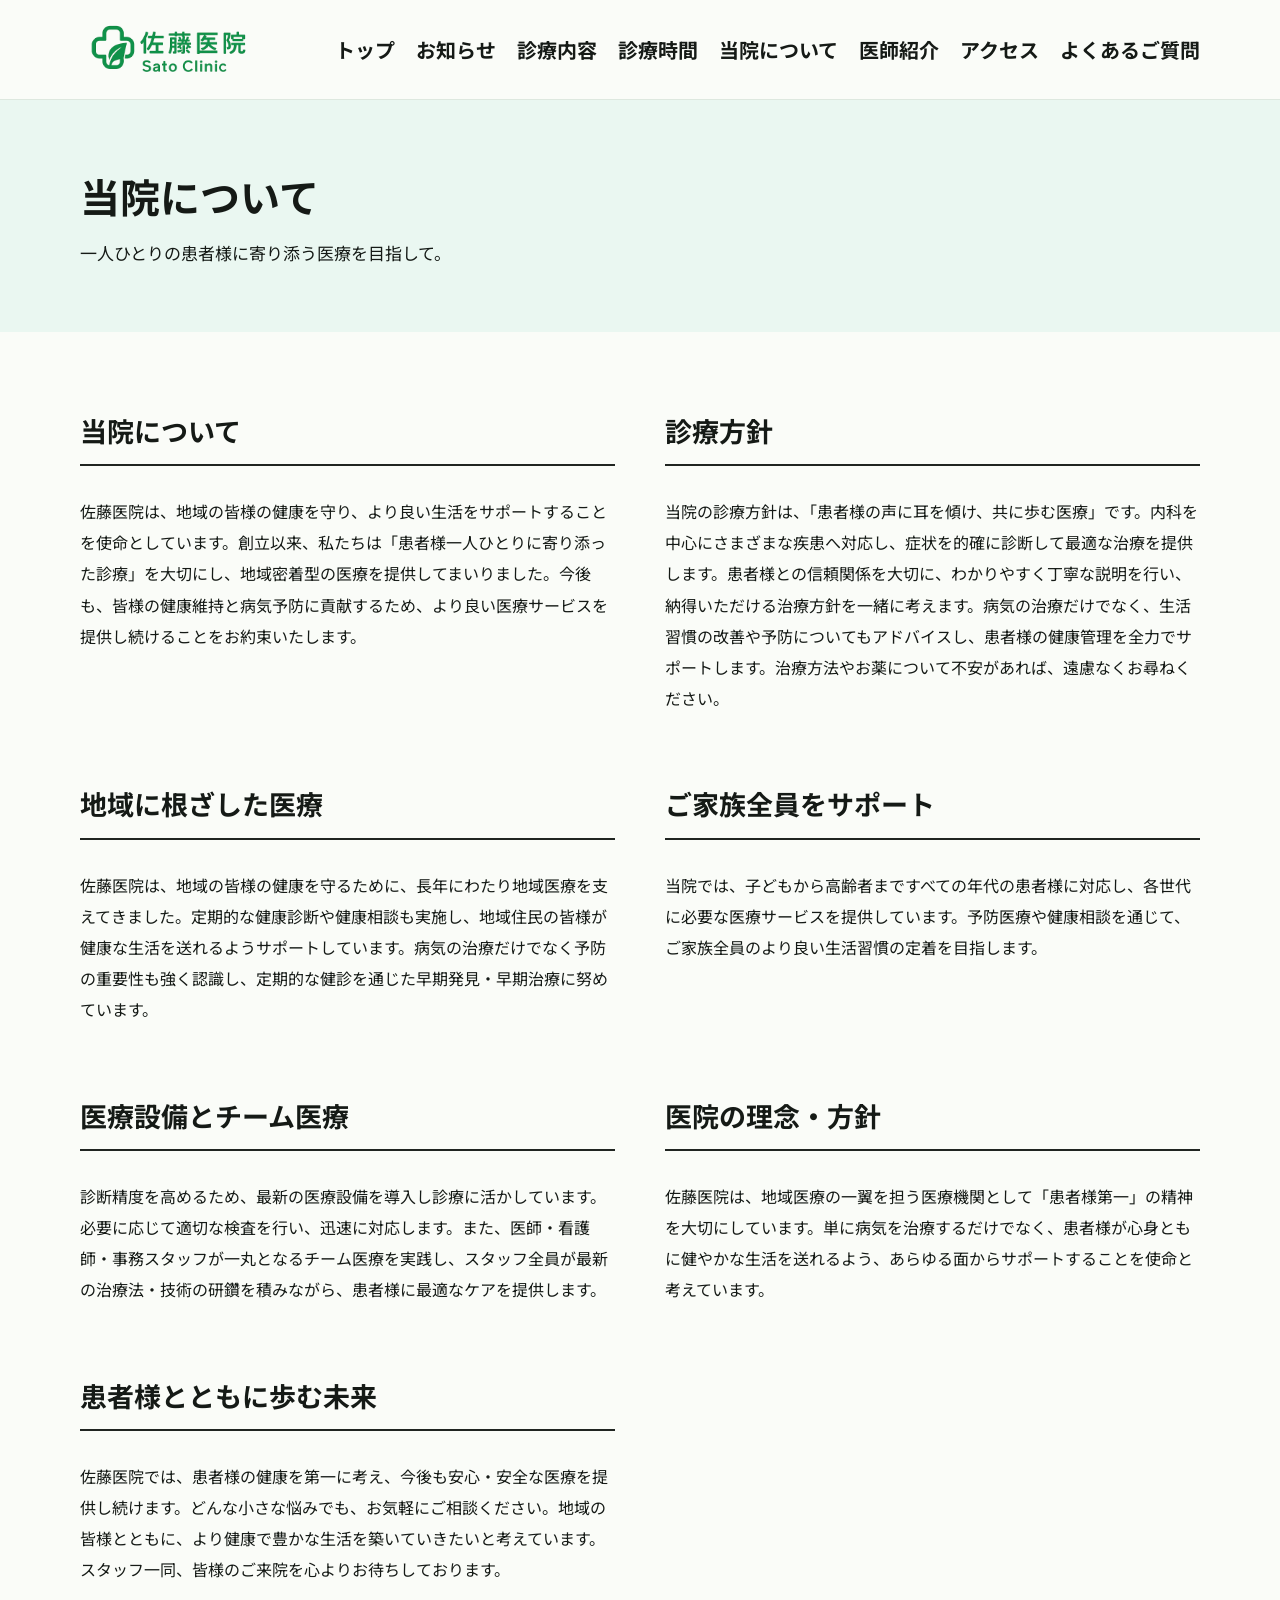
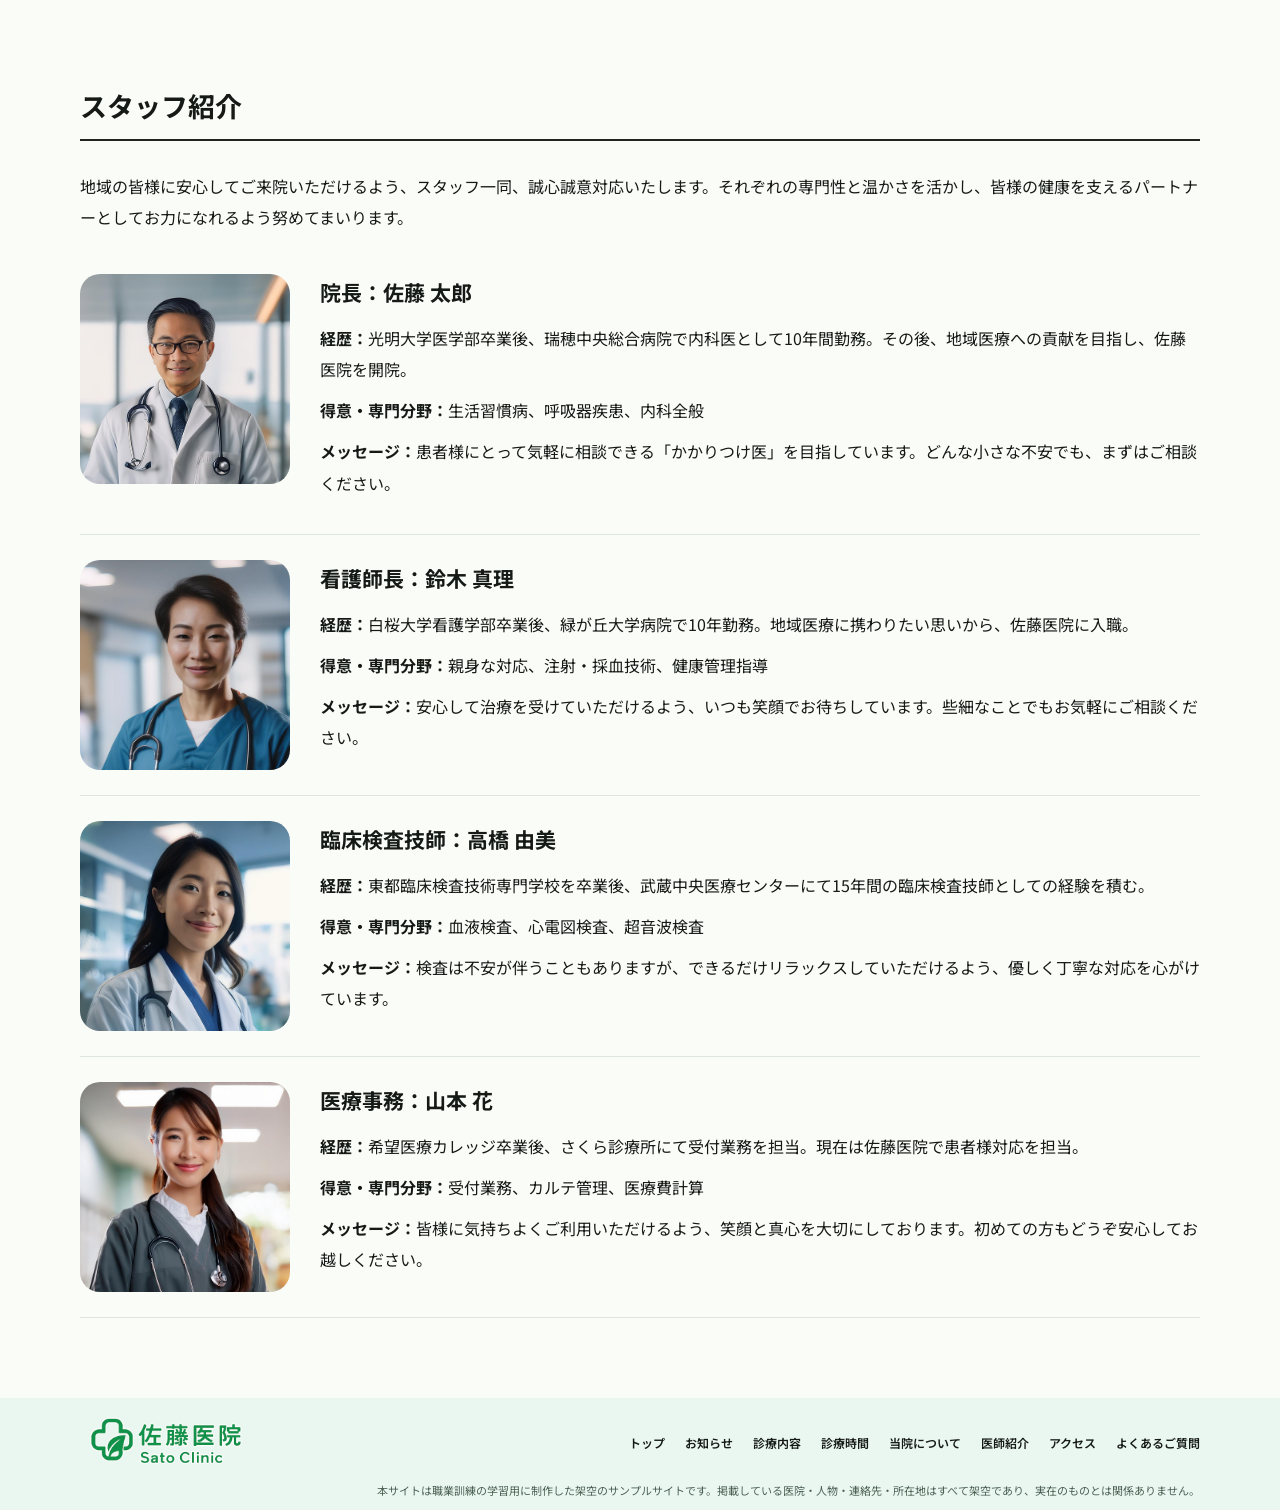
==== about.html @ d8434650 "html,cssを追加" ====
<!DOCTYPE html><html lang="ja"><head><meta charset="UTF-8"><meta name="viewport" content="width=device-width, initial-scale=1.0"><meta name="robots" content="noindex, nofollow"><meta name="description" content="佐藤医院の学習用サンプルサイトです。"><title>当院について | 佐藤医院</title><link rel="preconnect" href="https://fonts.googleapis.com"><link rel="preconnect" href="https://fonts.gstatic.com" crossorigin><link href="https://fonts.googleapis.com/css2?family=Noto+Sans+JP:wght@400;500;600;700;800&display=swap" rel="stylesheet"><link rel="stylesheet" href="./css/style.css"></head><body><header class="site-header">
    <div class="header-inner container">
      <a href="./index.html" class="site-logo" aria-label="佐藤医院 トップページ"><img src="./assets/Logo/logo.png" alt="佐藤医院 Sato Clinic" width="500" height="150"></a>
      <nav class="desktop-nav" aria-label="メインナビゲーション">
        <a href="./index.html">トップ</a>
        <a href="./news.html">お知らせ</a>
        <a href="./services.html">診療内容</a>
        <a href="./hours-access.html">診療時間</a>
        <a href="./about.html">当院について</a>
        <a href="./about.html#staff">医師紹介</a>
        <a href="./hours-access.html#access">アクセス</a>
        <a href="./faq.html">よくあるご質問</a>
      </nav>
      <details class="mobile-nav"><summary aria-label="メニューを開く"><span></span><span></span><span></span></summary>
        <nav class="mobile-menu" aria-label="モバイルナビゲーション">
          <a href="./index.html">トップ</a><a href="./news.html">お知らせ</a>
          <a href="./services.html">診療内容</a><a href="./hours-access.html">診療時間</a>
          <a href="./about.html">当院について</a><a href="./about.html#staff">医師紹介</a>
          <a href="./hours-access.html#access">アクセス</a><a href="./faq.html">よくあるご質問</a>
        </nav>
      </details>
    </div>
  </header>


<main class="subpage-main"><div class="subpage-hero"><div class="container"><h1>当院について</h1><p>一人ひとりの患者様に寄り添う医療を目指して。</p></div></div><section class="subpage-section container"><div class="about-details"><article><h2>当院について</h2><p>佐藤医院は、地域の皆様の健康を守り、より良い生活をサポートすることを使命としています。創立以来、私たちは「患者様一人ひとりに寄り添った診療」を大切にし、地域密着型の医療を提供してまいりました。今後も、皆様の健康維持と病気予防に貢献するため、より良い医療サービスを提供し続けることをお約束いたします。</p></article><article><h2>診療方針</h2><p>当院の診療方針は、「患者様の声に耳を傾け、共に歩む医療」です。内科を中心にさまざまな疾患へ対応し、症状を的確に診断して最適な治療を提供します。患者様との信頼関係を大切に、わかりやすく丁寧な説明を行い、納得いただける治療方針を一緒に考えます。病気の治療だけでなく、生活習慣の改善や予防についてもアドバイスし、患者様の健康管理を全力でサポートします。治療方法やお薬について不安があれば、遠慮なくお尋ねください。</p></article><article><h2>地域に根ざした医療</h2><p>佐藤医院は、地域の皆様の健康を守るために、長年にわたり地域医療を支えてきました。定期的な健康診断や健康相談も実施し、地域住民の皆様が健康な生活を送れるようサポートしています。病気の治療だけでなく予防の重要性も強く認識し、定期的な健診を通じた早期発見・早期治療に努めています。</p></article><article><h2>ご家族全員をサポート</h2><p>当院では、子どもから高齢者まですべての年代の患者様に対応し、各世代に必要な医療サービスを提供しています。予防医療や健康相談を通じて、ご家族全員のより良い生活習慣の定着を目指します。</p></article><article><h2>医療設備とチーム医療</h2><p>診断精度を高めるため、最新の医療設備を導入し診療に活かしています。必要に応じて適切な検査を行い、迅速に対応します。また、医師・看護師・事務スタッフが一丸となるチーム医療を実践し、スタッフ全員が最新の治療法・技術の研鑽を積みながら、患者様に最適なケアを提供します。</p></article><article><h2>医院の理念・方針</h2><p>佐藤医院は、地域医療の一翼を担う医療機関として「患者様第一」の精神を大切にしています。単に病気を治療するだけでなく、患者様が心身ともに健やかな生活を送れるよう、あらゆる面からサポートすることを使命と考えています。</p></article><article><h2>患者様とともに歩む未来</h2><p>佐藤医院では、患者様の健康を第一に考え、今後も安心・安全な医療を提供し続けます。どんな小さな悩みでも、お気軽にご相談ください。地域の皆様とともに、より健康で豊かな生活を築いていきたいと考えています。スタッフ一同、皆様のご来院を心よりお待ちしております。</p></article></div></section><section class="subpage-section container" id="staff"><h2>スタッフ紹介</h2><p>地域の皆様に安心してご来院いただけるよう、スタッフ一同、誠心誠意対応いたします。それぞれの専門性と温かさを活かし、皆様の健康を支えるパートナーとしてお力になれるよう努めてまいります。</p><article class="staff-detail" id="staff-sato"><img src="./assets/Doctor_Image/sato_taro_square.jpg" alt="佐藤 太郎"><div><h3>院長：佐藤 太郎</h3><p><strong>経歴：</strong>光明大学医学部卒業後、瑞穂中央総合病院で内科医として10年間勤務。その後、地域医療への貢献を目指し、佐藤医院を開院。</p><p><strong>得意・専門分野：</strong>生活習慣病、呼吸器疾患、内科全般</p><p><strong>メッセージ：</strong>患者様にとって気軽に相談できる「かかりつけ医」を目指しています。どんな小さな不安でも、まずはご相談ください。</p></div></article><article class="staff-detail" id="staff-suzuki"><img src="./assets/Doctor_Image/suzuki_mari_square.jpg" alt="鈴木 真理"><div><h3>看護師長：鈴木 真理</h3><p><strong>経歴：</strong>白桜大学看護学部卒業後、緑が丘大学病院で10年勤務。地域医療に携わりたい思いから、佐藤医院に入職。</p><p><strong>得意・専門分野：</strong>親身な対応、注射・採血技術、健康管理指導</p><p><strong>メッセージ：</strong>安心して治療を受けていただけるよう、いつも笑顔でお待ちしています。些細なことでもお気軽にご相談ください。</p></div></article><article class="staff-detail" id="staff-takahashi"><img src="./assets/Doctor_Image/takahashi_yumi_square.jpg" alt="高橋 由美"><div><h3>臨床検査技師：高橋 由美</h3><p><strong>経歴：</strong>東都臨床検査技術専門学校を卒業後、武蔵中央医療センターにて15年間の臨床検査技師としての経験を積む。</p><p><strong>得意・専門分野：</strong>血液検査、心電図検査、超音波検査</p><p><strong>メッセージ：</strong>検査は不安が伴うこともありますが、できるだけリラックスしていただけるよう、優しく丁寧な対応を心がけています。</p></div></article><article class="staff-detail" id="staff-yamamoto"><img src="./assets/Doctor_Image/yamamoto_hana_square.jpg" alt="山本 花"><div><h3>医療事務：山本 花</h3><p><strong>経歴：</strong>希望医療カレッジ卒業後、さくら診療所にて受付業務を担当。現在は佐藤医院で患者様対応を担当。</p><p><strong>得意・専門分野：</strong>受付業務、カルテ管理、医療費計算</p><p><strong>メッセージ：</strong>皆様に気持ちよくご利用いただけるよう、笑顔と真心を大切にしております。初めての方もどうぞ安心してお越しください。</p></div></article></section></main>
  <footer class="site-footer"><div class="container footer-inner"><a href="./index.html" class="footer-logo" aria-label="佐藤医院 トップページ"><img src="./assets/Logo/logo.png" alt="佐藤医院 Sato Clinic" width="500" height="150"></a><nav aria-label="フッターナビゲーション"><a href="./index.html">トップ</a><a href="./news.html">お知らせ</a><a href="./services.html">診療内容</a><a href="./hours-access.html">診療時間</a><a href="./about.html">当院について</a><a href="./about.html#staff">医師紹介</a><a href="./hours-access.html#access">アクセス</a><a href="./faq.html">よくあるご質問</a></nav></div><p class="footer-notice container">本サイトは職業訓練の学習用に制作した架空のサンプルサイトです。掲載している医院・人物・連絡先・所在地はすべて架空であり、実在のものとは関係ありません。</p></footer>
</body></html>
---- css/style.css ----
@charset "UTF-8";
:root{--bg:#fafcf8;--ink:#151a16;--green:#0b9651;--green-dark:#087c42;--pale:#eaf7f1;--blue:#64c5f1;--line:#171b18;--container:1120px}
*,*::before,*::after{box-sizing:border-box}
html{scroll-behavior:smooth;scroll-padding-top:110px}
body{margin:0;background:var(--bg);color:var(--ink);font-family:"Noto Sans JP",sans-serif;font-weight:400;font-size:16px;line-height:1.75;-webkit-font-smoothing:antialiased}
a{color:inherit;text-decoration:none}
a:focus-visible,summary:focus-visible{outline:3px solid #177abc;outline-offset:3px}
img{display:block;max-width:100%}
svg{width:1.3em;height:1.3em;fill:none;stroke:currentColor;stroke-linecap:round;stroke-linejoin:round;stroke-width:1.8}
h1,h2,h3,p{margin-top:0}
.container{width:min(calc(100% - 48px),var(--container));margin-inline:auto}
.site-header{height:100px;background:var(--bg);position:relative;z-index:10;border-bottom:1px solid #dde8df}
.header-inner{height:100%;display:flex;align-items:center;justify-content:space-between;gap:30px}
.site-logo{width:180px;flex:none}
.site-logo img{width:100%;height:auto}
.desktop-nav{display:flex;align-items:center;justify-content:flex-end;gap:24px;white-space:nowrap;font-size:13px;font-weight:700}
.desktop-nav a:hover,.footer-inner nav a:hover{color:var(--green)}
.mobile-nav{display:none}
.hero{height:600px;position:relative;isolation:isolate}
.hero-photo{position:absolute;inset:0;width:100%;height:100%;object-fit:cover;object-position:center 43%;z-index:-2}
.hero::before{content:"";position:absolute;inset:0;background:linear-gradient(90deg,rgba(194,233,234,.15),transparent 56%);z-index:-1;pointer-events:none}
.hero-content{height:100%;position:relative}
.hero-message{position:absolute;top:65px;left:18px}
.hero-message h1{font-weight:800;font-size:44px;line-height:1.35;letter-spacing:.005em;margin-bottom:17px}
.hero-message p{font-size:16px;line-height:1.6;font-weight:600;max-width:460px}
.hero-hours{position:absolute;top:230px;left:0;width:560px;background:rgba(255,255,255,.94);border-radius:27px;padding:16px 21px 14px;border:1px solid #e3ede6}
.hero-hours h2{font-size:17px;display:flex;align-items:center;gap:5px;line-height:1.5;margin-bottom:8px}
.hero-hours h2 svg{width:20px;height:20px}
.schedule-mini table,.hours-table{width:100%;border-collapse:collapse;text-align:center;table-layout:fixed}
.schedule-mini table{font-size:12px;line-height:1.2}
.schedule-mini th:first-child{width:28%;white-space:nowrap;text-align:left;padding-left:8px}
.schedule-mini thead{background:var(--green);color:#fff}
.schedule-mini thead th{font-weight:700;padding:6px 1px}
.schedule-mini tbody th{font-size:11px;font-weight:400;padding:5px 2px 5px 8px;text-align:left}
.schedule-mini tbody td{font-size:16px;padding:3px 1px;font-weight:700}
.schedule-mini tbody tr{border-bottom:1px dashed #cbd1ce}
.schedule-mini .sunday,.hours-table .sunday{color:#f5aab1}
.hero-hours>p{font-size:10px;line-height:1.5;margin:7px 0 0}
.hero-cta{position:absolute;bottom:0;left:50%;transform:translateX(-50%);display:grid;grid-template-columns:1.1fr 1.1fr 1fr;gap:0;align-items:end;justify-content:start}
.cta{display:flex;align-items:center;justify-content:center;gap:19px;min-height:76px;padding:12px 20px;color:#fff;font-size:24px;font-weight:700;transition:filter .2s}
.cta:hover{filter:brightness(.94)}
.cta svg{flex:none;width:33px;height:33px}
.cta .chevron{font-size:30px;font-weight:400;margin-left:auto;line-height:1}
.cta-phone{background:var(--green);border-radius:22px 22px 0 0}
.cta-book{background:var(--blue);border-radius:22px 22px 0 0}
.cta-access{background:var(--pale);color:var(--ink);border-radius:22px 22px 0 0;font-size:15px;line-height:1.35}
.cta-access svg{width:28px;height:28px}
.cta-access small{display:block;font-size:12px;font-weight:700}
.mobile-opening-hours{display:none}
.section{margin-top:96px}
.section-title{font-size:27px;font-weight:800;line-height:1.6;margin:0 0 40px;letter-spacing:.01em}
.rule-title{border-bottom:2px solid var(--line);padding-bottom:7px}
.news .section-title{margin-bottom:32px}
.news-list{list-style:none;padding:0;max-width:900px;margin:0 auto}
.news-list li{border-bottom:1px solid #c9cfca}
.news-list a{display:grid;grid-template-columns:130px 1fr 20px;gap:20px;align-items:center;min-height:80px;padding:8px 18px;font-size:17px;font-weight:500}
.news-list time{font-size:15px;font-weight:500;white-space:nowrap}
.news-list a>span:last-child{font-size:25px;text-align:right;font-weight:300}
.news-list a:hover{color:var(--green)}
.section-action{text-align:center;margin-top:46px}
.pill-link{display:inline-flex;align-items:center;justify-content:center;background:var(--green);color:white;min-width:198px;height:44px;border-radius:40px;padding:7px 29px;font-size:15px;font-weight:700;line-height:1;transition:background .2s}
.pill-link:hover{background:var(--green-dark)}
.greeting{margin-top:100px}
.greeting .section-title{margin-bottom:42px}
.greeting-layout{display:grid;grid-template-columns:500px minmax(0,1fr);gap:40px;align-items:start;padding:0 25px}
.greeting-photo{width:100%;height:600px;border-radius:25px;object-fit:cover;object-position:center center}
.greeting-copy{font-size:15px;line-height:1.6;font-weight:500;letter-spacing:.008em}
.greeting-copy p{margin-bottom:4px}
.greeting-copy .greeting-sign{font-size:18px;line-height:1.5;font-weight:800;margin-top:22px;text-align:right}
.mobile-sign{display:none}
.services{margin-top:80px}
.services .section-title{margin-bottom:13px}
.section-intro{font-size:16px;line-height:1.7;font-weight:500;margin-bottom:48px}
.service-grid{display:grid;grid-template-columns:1fr 1fr;gap:30px 34px}
.service-card{display:grid;grid-template-columns:200px 1fr;gap:20px;align-items:start;min-height:200px}
.service-icon{width:200px;height:200px;background:var(--pale);border-radius:30px;display:flex;align-items:center;justify-content:center;overflow:hidden}
.service-icon img{width:79%;height:79%;object-fit:contain;mix-blend-mode:multiply}
.service-copy h3{font-size:21px;line-height:1.5;font-weight:800;margin:6px 0 12px}
.service-copy p{font-size:14px;line-height:1.55;font-weight:500}
.service-card:hover .service-copy h3{color:var(--green)}
.mobile-card-arrow{display:none}
.services .section-action{margin-top:50px}
.about{margin-top:90px}
.about .section-title{margin-bottom:34px}
.about-visual{position:relative;height:645px;border-radius:28px;overflow:hidden}
.about-visual>img{width:100%;height:100%;object-fit:cover;object-position:center}
.about-description{position:absolute;left:31px;bottom:30px;width:485px;background:rgba(239,249,245,.9);padding:25px 30px 20px;border-radius:20px;font-size:15px;line-height:1.75;font-weight:500}
.about-description p{margin-bottom:17px}
.about-description .pill-link{display:flex;margin-inline:auto;min-width:200px}
.staff{margin-top:92px}
.staff .section-title{margin-bottom:15px}
.staff .section-intro{margin-bottom:44px}
.staff-grid{display:grid;grid-template-columns:1fr 1fr;column-gap:45px;row-gap:26px;padding-inline:62px}
.staff-card{display:grid;grid-template-columns:210px 1fr;gap:24px;align-items:center;min-height:210px}
.staff-card>img{width:210px;height:210px;border-radius:25px;object-fit:cover;object-position:center}
.staff-role{display:block;font-size:14px;font-weight:700;margin-bottom:3px}
.staff-copy h3{font-size:23px;font-weight:800;line-height:1.35;margin-bottom:19px}
.staff-copy p{font-size:14px;font-weight:500;line-height:1.55;margin:0}
.staff-card:hover h3{color:var(--green)}
.staff .section-action{margin-top:48px}
.hours{margin-top:95px}
.hours .section-title{margin-bottom:34px}
.hours-layout{display:grid;grid-template-columns:1fr 205px;gap:48px;align-items:start;padding-inline:52px}
.hours-table{font-size:18px;line-height:1.35}
.hours-table thead{background:var(--green);color:#fff}
.hours-table thead th{padding:13px 5px;font-weight:700}
.hours-table th:first-child{width:24%;text-align:left;white-space:nowrap;padding-left:16px}
.hours-table tbody tr{background:rgba(255,255,255,.85)}
.hours-table tbody tr+tr{border-top:1px dashed #d2d9d5}
.hours-table tbody th{text-align:left;padding:14px 8px 14px 16px;font-size:16px;font-weight:400}
.hours-table tbody td{font-size:22px;font-weight:700}
.hours-notes{font-size:13px;line-height:1.65;font-weight:500;margin:22px 0 0}
.hours-notes p{margin-bottom:2px}
.reception{padding-top:10px;font-size:14px;line-height:1.8;font-weight:500}
.reception h3{font-size:15px;font-weight:800;margin:0 0 15px}
.reception p span{display:block;white-space:nowrap}
.reception .legend{margin-top:34px}
.access{margin-top:90px;margin-bottom:90px}
.access .section-title{margin-bottom:35px}
.access-layout{display:grid;grid-template-columns:660px 1fr;gap:75px;align-items:center;padding:0 40px}
.map-link{display:block;border-radius:24px;overflow:hidden;border:2px solid #a1dac0;aspect-ratio:1.75}
.map-link img{width:100%;height:100%;object-fit:cover;object-position:center}
.access-copy{font-size:17px;line-height:1.8;font-weight:500}
.access-copy h3{font-size:20px;font-weight:800;margin-bottom:12px}
.access-copy address{font-style:normal;margin-bottom:36px}
.access-copy p{margin:0}
.contact-box{display:grid;grid-template-columns:1fr 2fr;align-items:center;max-width:690px;background:var(--pale);border-radius:25px;margin:45px auto 0;padding:26px 38px;font-size:16px;line-height:1.7}
.contact-box h3{font-size:24px;text-align:center;margin:0;font-weight:800}
.contact-box>div{border-left:2px solid #676e69;padding-left:30px}
.contact-box p{margin:0}
.contact-box a:hover{text-decoration:underline}
.contact-box .contact-note{border-top:1px solid #676e69;margin-top:12px;padding-top:10px;font-size:12px;white-space:nowrap}
.site-footer{background:var(--pale);padding:18px 0 10px}
.footer-inner{display:flex;align-items:center;justify-content:space-between;gap:24px}
.footer-logo{width:175px;flex:none}
.footer-logo img{width:100%;height:auto}
.footer-inner nav{display:flex;gap:20px;flex-wrap:wrap;justify-content:flex-end;font-size:12px;font-weight:600}
.footer-notice{font-size:11px;text-align:right;line-height:1.6;margin:14px auto 0;color:#4c6154}
/* Secondary pages reuse the same header and footer. */
.subpage-main{min-height:65vh}
.subpage-hero{background:var(--pale);padding:68px 0 64px}
.subpage-hero h1{font-size:40px;line-height:1.4;margin:0}
.subpage-hero p{margin:14px 0 0;font-size:17px}
.subpage-section{margin-top:75px;margin-bottom:80px}
.subpage-section h2{font-size:27px;border-bottom:2px solid #202521;padding-bottom:10px;margin-bottom:30px}
.subpage-section h3{font-size:21px;margin:30px 0 12px}
.subpage-section p{font-size:16px;line-height:1.95}
.article-item{border-bottom:1px solid #cbd6cf;padding:30px 0;scroll-margin-top:120px}
.article-item h2{border-bottom:0;margin-bottom:12px}
.article-item time{font-size:14px;color:#46715b}
.article-item p{margin-bottom:0}
.detail-service{display:flex;gap:28px;align-items:center;border-bottom:1px solid #d7e0d9;padding:24px 0;scroll-margin-top:120px}
.detail-service img{width:120px;height:120px;object-fit:contain;background:var(--pale);border-radius:20px;padding:12px}
.detail-service h2{border:0;margin-bottom:8px;padding:0}
.detail-service p{margin-bottom:0}
.about-details{display:grid;grid-template-columns:1fr 1fr;gap:50px}
.staff-detail{display:grid;grid-template-columns:210px 1fr;gap:30px;padding:25px 0;border-bottom:1px solid #dce5de;scroll-margin-top:120px}
.staff-detail img{width:210px;height:210px;object-fit:cover;border-radius:20px}
.staff-detail h3{margin:0 0 12px}
.staff-detail p{margin-bottom:10px}
.faq-item{border-bottom:1px solid #d7e1d9;padding:20px 0}
.faq-item dt{font-size:19px;font-weight:700;margin-bottom:12px}
.faq-item dd{margin:0;line-height:1.85}
.faq-item dt::before{content:'Q.';color:var(--green);margin-right:10px}
.faq-item dd::before{content:'A.';color:var(--green);font-weight:800;margin-right:10px}
.subpage-hours{margin-bottom:80px}
.subpage-access{margin-bottom:90px}
/* Tablet layouts */
@media(max-width:1180px) and (min-width:701px){
 .site-header{height:80px}.site-logo{width:145px}.desktop-nav{gap:12px;font-size:11px}
 .hero{height:530px}.hero-message h1{font-size:36px}.hero-hours{width:460px;top:205px}
 .cta{font-size:18px;gap:10px}.cta-access{font-size:13px}
 .greeting-layout{grid-template-columns:42% 1fr;gap:30px;padding:0}.greeting-photo{height:530px}.greeting-copy{font-size:13px}
 .service-card{grid-template-columns:135px 1fr;min-height:140px}.service-icon{width:135px;height:135px}.service-copy h3{font-size:17px}.service-copy p{font-size:12px}
 .staff-grid{padding-inline:0;gap:20px}.staff-card{grid-template-columns:150px 1fr;min-height:150px;gap:15px}.staff-card>img{width:150px;height:150px}.staff-copy h3{font-size:19px}.staff-copy p{font-size:12px}
 .hours-layout{padding-inline:0;gap:28px}.access-layout{grid-template-columns:60% 1fr;padding:0;gap:45px}
}
@media(max-width:700px){
 :root{--container:100%}
 html{scroll-padding-top:80px}
 body{font-size:13px;line-height:1.7}
 .container{width:calc(100% - 32px)}
 .site-header{height:66px}
 .header-inner{width:calc(100% - 36px)}
 .site-logo{width:122px}
 .desktop-nav{display:none}
 .mobile-nav{display:block;position:relative;margin-left:auto}
 .mobile-nav summary{list-style:none;width:38px;height:38px;display:flex;flex-direction:column;gap:6px;align-items:center;justify-content:center;cursor:pointer;border-radius:3px}
 .mobile-nav summary::-webkit-details-marker{display:none}
 .mobile-nav summary span{display:block;width:25px;height:2px;background:#25312d;transition:transform .2s,opacity .2s}
 .mobile-nav[open] summary span:nth-child(1){transform:translateY(8px) rotate(45deg)}
 .mobile-nav[open] summary span:nth-child(2){opacity:0}
 .mobile-nav[open] summary span:nth-child(3){transform:translateY(-8px) rotate(-45deg)}
 .mobile-menu{position:absolute;right:-18px;top:44px;width:min(300px,90vw);background:var(--bg);box-shadow:0 8px 25px #0002;border-radius:0 0 12px 12px;padding:12px 20px;display:flex;flex-direction:column;z-index:50}
 .mobile-menu a{padding:10px;border-bottom:1px solid #e4eee7;font-size:14px;font-weight:700}
 .hero{height:446px;display:flex;flex-direction:column;overflow:hidden}
 .hero-photo{position:absolute;inset:0 0 auto;height:344px;object-fit:cover;object-position:82% center}
 .hero::before{display:none}
 .hero-content{width:100%;height:344px;flex:none}
 .hero-message{left:0;bottom:0;top:auto;width:83%;padding:14px 20px 10px;background:rgba(8,145,78,.84);border-radius:0 85px 0 0;color:white}
 .hero-message h1{font-size:23px;line-height:1.3;margin:0 0 4px;letter-spacing:-.02em}
 .hero-message p{font-size:11px;line-height:1.45;font-weight:500;margin:0;max-width:285px}
 .desktop-only{display:none}
 .hero-hours{display:none}
 .hero-cta{position:static;transform:none;left:auto;bottom:auto;width:100%;height:102px;display:grid;grid-template-columns:1fr 1fr;grid-template-rows:46px 56px}
 .cta{height:46px;min-height:46px;border-radius:0;gap:10px;padding:5px 12px;font-size:15px;white-space:nowrap}
 .cta svg{width:24px;height:24px}
 .cta-phone{border-radius:17px 17px 0 0}
 .cta-book{border-radius:17px 17px 0 0}
 .cta .chevron{font-size:24px}
 .cta-access{grid-column:1/-1;grid-row:2;background:var(--pale);color:var(--ink);height:56px;min-height:56px;border-radius:0;font-size:13px;gap:26px}
 .cta-access svg{width:28px;height:28px}
 .cta-access span:nth-child(2){display:flex;align-items:center;gap:15px}
 .cta-access small{font-size:12px;display:inline-block}
 .cta-access .chevron{margin:0}
 .mobile-opening-hours{display:block;margin-top:34px}
 .schedule-mini table{font-size:13px}
 .schedule-mini th:first-child{width:30%}
 .schedule-mini thead th{padding:7px 0}
 .schedule-mini tbody th{font-size:12px;padding:6px 0 6px 4px}
 .schedule-mini tbody td{font-size:15px}
 .mobile-opening-hours p{font-size:11px;line-height:1.6;margin:11px 0 0 2px}
 .section{margin-top:64px}
 .section-title{font-size:18px;line-height:1.5;margin:0 0 13px;font-weight:800}
 .rule-title,.mobile-rule-title{border-bottom:1px solid #1c211f;padding:0 5px 8px}
 .news{margin-top:59px}
 .news .section-title{margin-bottom:8px}
 .news-list{max-width:none}
 .news-list li{border:0}
 .news-list a{display:grid;grid-template-columns:85px minmax(0,1fr) 13px;gap:8px;min-height:34px;padding:5px 5px;font-size:11px;font-weight:500}
 .news-list a>span:nth-child(2){overflow:hidden;text-overflow:ellipsis;white-space:nowrap}
 .news-list time{font-size:11px}
 .news-list a>span:last-child{font-size:20px}
 .section-action{margin-top:10px}
 .pill-link{min-width:104px;height:27px;padding:5px 17px;font-size:12px;line-height:1}
 .greeting{margin-top:54px}
 .greeting .section-title{margin-bottom:12px}
 .greeting-layout{display:flex;flex-direction:column;padding:0;gap:0}
 .greeting-photo{width:250px;height:250px;margin:0 auto;border-radius:24px;object-position:center center}
 .greeting-copy{font-size:13px;font-weight:500;line-height:1.62;letter-spacing:0;margin-top:0}
 .greeting-copy p{margin-bottom:4px}
 .greeting-copy .mobile-sign{display:block;text-align:center;margin:18px auto 15px;font-size:15px;font-weight:800}
 .greeting-copy .desktop-sign{display:none}
 .services{margin-top:64px}
 .services .section-title{margin-bottom:12px}
 .section-intro{font-size:12px;font-weight:500;line-height:1.7;margin:0 3px 15px}
 .service-grid{gap:9px;grid-template-columns:1fr 1fr}
 .service-card{display:flex;flex-direction:column;align-items:center;justify-content:center;gap:5px;min-height:157px;padding:16px 7px 12px;border-radius:22px;background:var(--pale);text-align:center}
 .service-icon{width:76px;height:76px;border-radius:50%;background:#fff;overflow:hidden}
 .service-icon img{width:81%;height:81%}
 .service-copy h3{font-size:13px;line-height:1.45;margin:6px 0 0;font-weight:800;letter-spacing:-.02em}
 .service-copy p{display:none}
 .mobile-card-arrow{display:block;width:9px;height:9px;border-right:1.6px solid #171d19;border-bottom:1.6px solid #171d19;transform:rotate(45deg);margin-top:0}
 .services .section-action{margin-top:9px}
 .about{margin-top:62px}
 .about .section-title{margin-bottom:13px}
 .about-visual{height:auto;border-radius:0;overflow:visible}
 .about-visual>img{width:100%;height:210px;border-radius:24px;object-fit:cover}
 .about-description{position:static;width:100%;background:transparent;padding:16px 20px 0;font-size:13px;line-height:1.7;font-weight:500}
 .about-description p{margin:0 0 10px}
 .about-description .pill-link{margin-left:auto;margin-right:0;display:flex;width:max-content;min-width:109px}
 .staff{margin-top:59px}
 .staff .section-title{margin-bottom:11px}
 .staff .section-intro{margin-bottom:17px}
 .staff-grid{padding:0;column-gap:9px;row-gap:9px}
 .staff-card{display:flex;flex-direction:column;justify-content:center;gap:7px;min-height:150px;background:var(--pale);border-radius:22px;text-align:center;padding:12px 4px}
 .staff-card>img{width:80px;height:80px;object-fit:cover;border-radius:50%}
 .staff-copy{display:flex;flex-wrap:wrap;justify-content:center;align-items:baseline;gap:3px}
 .staff-role{display:inline;font-size:11px;font-weight:700;margin:0}
 .staff-copy h3{display:inline;font-size:12px;line-height:1.4;margin:0;font-weight:800;white-space:nowrap}
 .staff-copy p{display:none}
 .staff-card .mobile-card-arrow{margin-top:0}
 .staff .section-action{margin-top:11px}
 .hours{margin-top:64px}
 .hours .section-title{margin-bottom:12px}
 .hours-layout{display:flex;flex-direction:column;gap:0;padding:0 5px}
 .hours-table{font-size:13px}
 .hours-table th:first-child{width:31%;padding-left:7px}
 .hours-table thead th{padding:6px 0}
 .hours-table tbody th{padding:7px 2px 7px 5px;font-size:12px;white-space:nowrap}
 .hours-table tbody td{font-size:15px}
 .hours-notes{order:3;font-size:11px;margin:14px 0 0;line-height:1.6}
 .hours-notes p{margin-bottom:0}
 .hours-notes p:first-child{display:none}
 .reception{font-size:12px;padding:13px 0 0;font-weight:500;line-height:1.65}
 .reception h3{font-size:14px;margin:0 0 2px}
 .reception p{margin:0 0 10px}
 .reception p span{display:inline;margin-right:13px;white-space:nowrap}
 .reception .legend{margin:0}
 .reception .legend::before{content:'休診日\a木曜・土曜午後・日曜\a';white-space:pre;display:block;margin:8px 0;font-size:12px}
 .access{margin-top:58px;margin-bottom:47px}
 .access .section-title{margin-bottom:12px}
 .access-layout{display:flex;flex-direction:column;gap:14px;padding:0 16px;align-items:stretch}
 .map-link{width:100%;aspect-ratio:1.38;border-radius:16px;border:0}
 .access-copy{font-size:12px;line-height:1.55;font-weight:500;padding:0 0}
 .access-copy h3{display:none}
 .access-copy address{margin-bottom:5px}
 .contact-box{display:block;max-width:none;margin-top:18px;padding:14px 18px;background:var(--pale);border-radius:20px;font-size:12px;line-height:1.45}
 .contact-box h3{text-align:left;font-size:16px;margin:0 0 8px}
 .contact-box>div{border:0;padding:0}
 .contact-box .contact-note{border:0;font-size:10px;white-space:normal;margin-top:10px;padding:0}
 .site-footer{padding:11px 0 15px}
 .footer-inner{display:flex;flex-direction:column;align-items:center;gap:3px}
 .footer-logo{width:140px}
 .footer-inner nav{display:none}
 .footer-notice{font-size:9px;line-height:1.5;text-align:center;margin:6px auto 0;max-width:345px}
 /* Subpages */
 .subpage-hero{padding:38px 0 35px}
 .subpage-hero h1{font-size:27px}
 .subpage-hero p{font-size:13px}
 .subpage-section{margin-top:40px;margin-bottom:50px}
 .subpage-section h2{font-size:20px}
 .subpage-section h3{font-size:17px}
 .subpage-section p{font-size:13px}
 .article-item{padding:18px 0}
 .detail-service{gap:13px;align-items:start}
 .detail-service img{width:85px;height:85px;border-radius:15px;padding:8px}
 .detail-service h2{font-size:16px}
 .about-details{grid-template-columns:1fr;gap:10px}
 .staff-detail{grid-template-columns:95px 1fr;gap:13px}
 .staff-detail img{width:95px;height:100px}
 .staff-detail h3{font-size:16px}
 .staff-detail p{font-size:12px}
 .faq-item dt{font-size:14px}.faq-item dd{font-size:12px}
}
@media(max-width:360px){.cta{font-size:13px;gap:7px}.cta-access{gap:12px}.cta-access small{font-size:10px}.hero-message h1{font-size:21px}.service-copy h3{font-size:12px}.staff-copy h3{font-size:11px}}
@media(prefers-reduced-motion:reduce){html{scroll-behavior:auto}*,*::before,*::after{transition:none!important}}
/* Final spacing and portrait alignment refinements */
@media(min-width:1181px){
 .desktop-nav{font-size:16px;gap:18px}
 .news{margin-top:75px}
 .greeting{margin-top:78px}
 .greeting-photo{object-position:center center}
}
@media(max-width:700px){
 .hero{height:432px}
 .hero-photo,.hero-content{height:338px}
 .hero-cta{height:94px;grid-template-rows:44px 50px}
 .cta{height:44px;min-height:44px}
 .cta-access{height:50px;min-height:50px}
 .mobile-opening-hours{margin-top:27px}
 .mobile-opening-hours p{font-size:10px;line-height:1.45}
 .news{margin-top:44px}
 .news-list a{min-height:28px;padding:4px 4px}
 .news .section-action{margin-top:5px}
 .greeting{margin-top:39px}
 .greeting-copy{font-size:11.5px;line-height:1.46}
 .greeting-copy .mobile-sign{margin:13px auto 10px}
 .services{margin-top:48px}
 .services .section-intro{font-size:11px;line-height:1.55}
 .service-card{min-height:147px;padding:11px 6px 9px}
 .about{margin-top:46px}
 .about-visual>img{height:207px}
 .about-description{font-size:11.5px;line-height:1.55;padding:12px 15px 0}
 .staff{margin-top:45px}
 .staff .section-intro{font-size:11.5px;line-height:1.55}
 .staff-card{min-height:143px;padding:9px 4px}
 .hours{margin-top:47px}
 .access{margin-top:43px;margin-bottom:34px}
}
@media(min-width:1181px){
 .desktop-nav{font-size:20px;gap:21px}
 .greeting-copy{font-size:17px;line-height:1.57}
 .staff .section-intro{margin-bottom:65px}
 .staff-grid{row-gap:45px}
 .staff-card{min-height:230px}
 .staff .section-action{margin-top:65px}
 .contact-box{padding-top:49px;padding-bottom:49px}
 .access{margin-bottom:135px}
}
@media(max-width:700px){
 .hero-photo{object-position:94% center}
 .map-link{aspect-ratio:1.75}
}
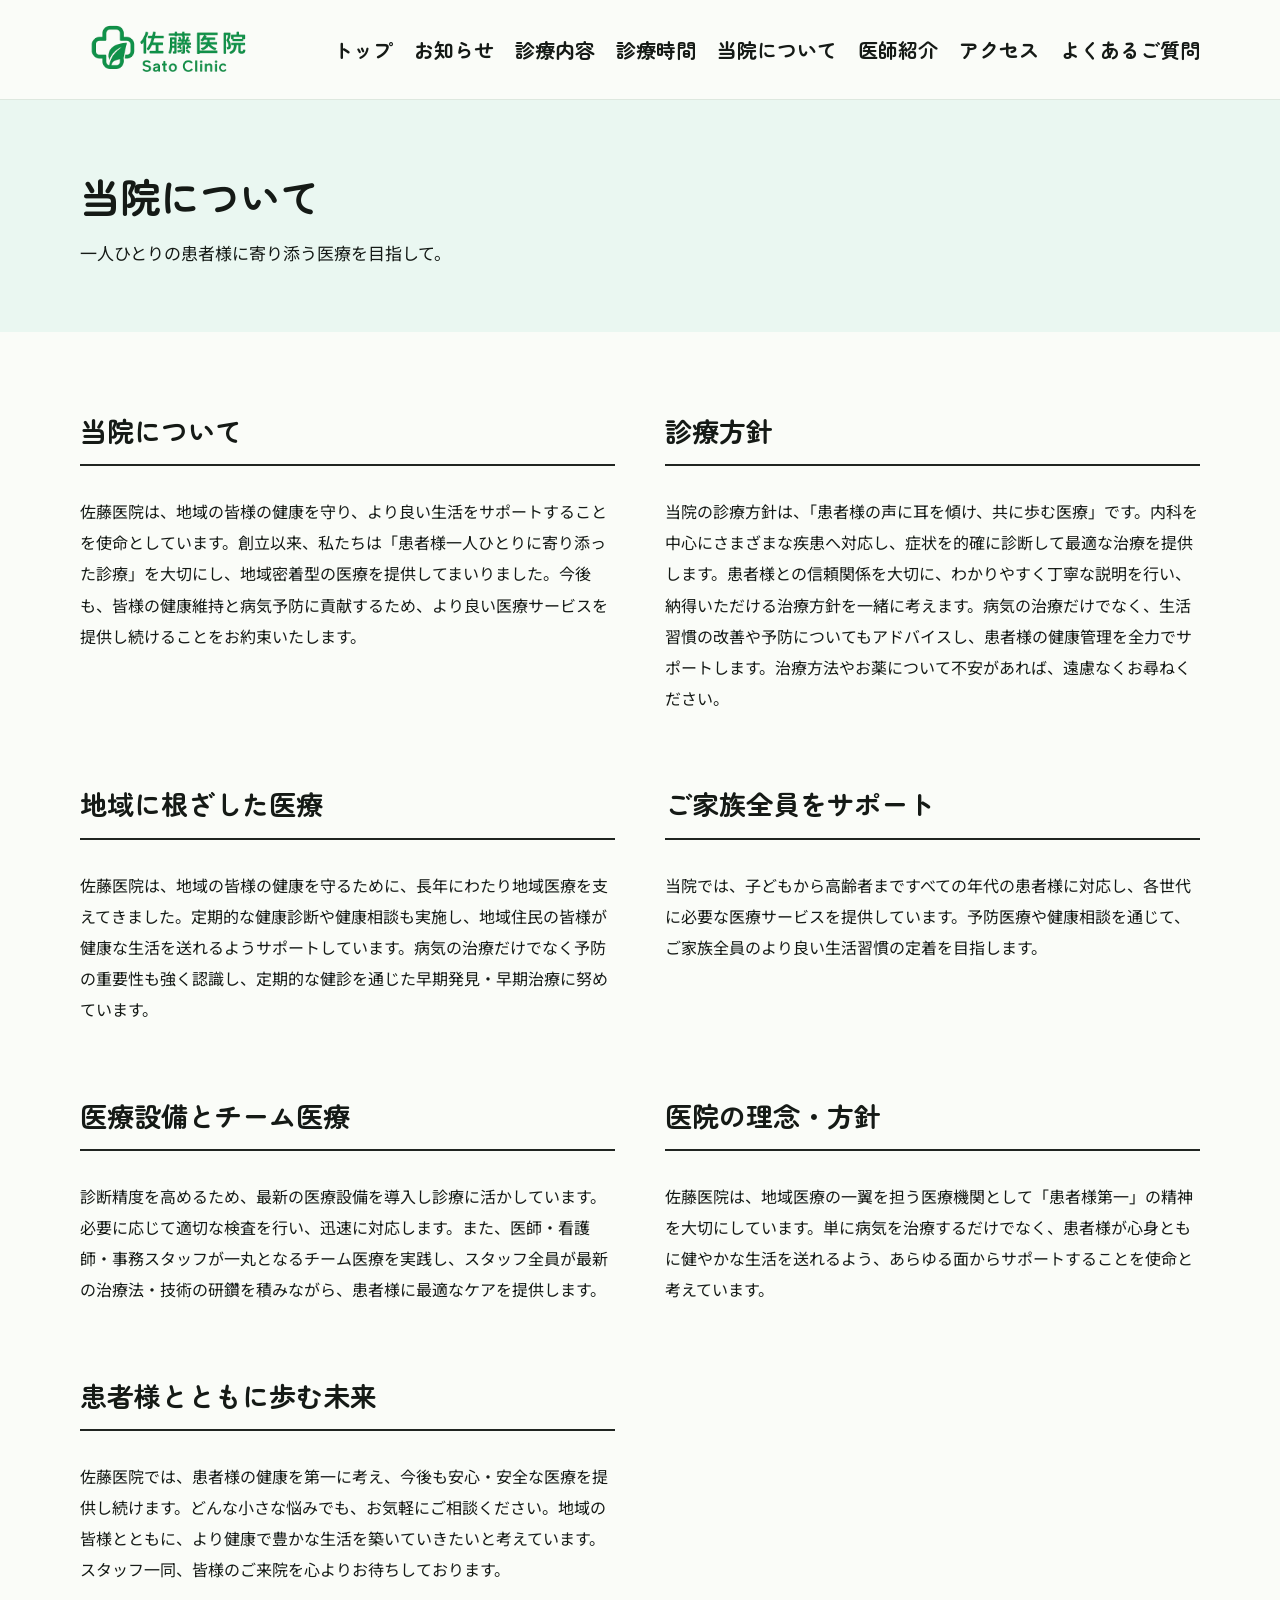
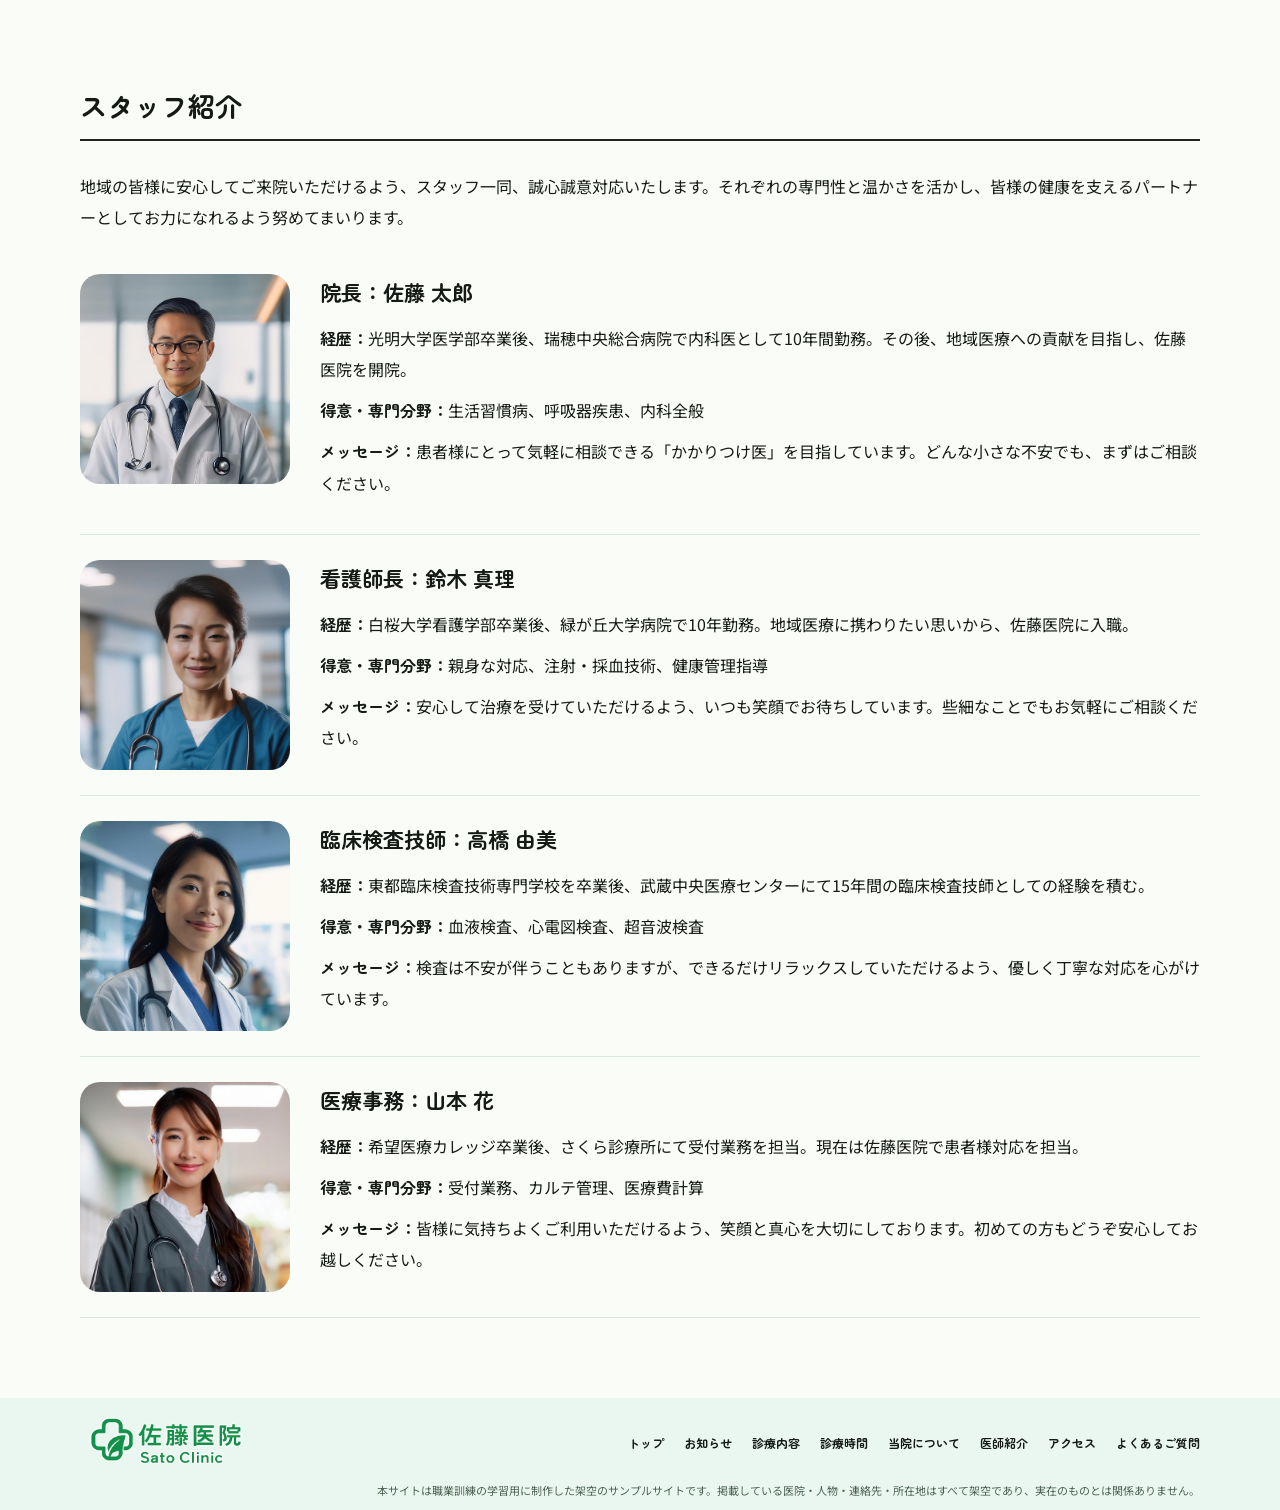
==== commit 719a1212: "レイアウトの崩れを修正、" ====
--- a/about.html
+++ b/about.html
@@ -1,4 +1,4 @@
-<!DOCTYPE html><html lang="ja"><head><meta charset="UTF-8"><meta name="viewport" content="width=device-width, initial-scale=1.0"><meta name="robots" content="noindex, nofollow"><meta name="description" content="佐藤医院の学習用サンプルサイトです。"><title>当院について | 佐藤医院</title><link rel="preconnect" href="https://fonts.googleapis.com"><link rel="preconnect" href="https://fonts.gstatic.com" crossorigin><link href="https://fonts.googleapis.com/css2?family=Noto+Sans+JP:wght@400;500;600;700;800&display=swap" rel="stylesheet"><link rel="stylesheet" href="./css/style.css"></head><body><header class="site-header">
+<!DOCTYPE html><html lang="ja"><head><meta charset="UTF-8"><meta name="viewport" content="width=device-width, initial-scale=1.0"><meta name="robots" content="noindex, nofollow"><meta name="description" content="佐藤医院の学習用サンプルサイトです。"><title>当院について | 佐藤医院</title><link rel="preconnect" href="https://fonts.googleapis.com"><link rel="preconnect" href="https://fonts.gstatic.com" crossorigin><link href="https://fonts.googleapis.com/css2?family=Noto+Sans+JP:wght@400;500;600;700;800&family=Zen+Maru+Gothic:wght@400;500;700;900&display=swap" rel="stylesheet"><link rel="stylesheet" href="./css/style.css"></head><body><header class="site-header">
     <div class="header-inner container">
       <a href="./index.html" class="site-logo" aria-label="佐藤医院 トップページ"><img src="./assets/Logo/logo.png" alt="佐藤医院 Sato Clinic" width="500" height="150"></a>
       <nav class="desktop-nav" aria-label="メインナビゲーション">
--- a/css/style.css
+++ b/css/style.css
@@ -1,5 +1,5 @@
 @charset "UTF-8";
-:root{--bg:#fafcf8;--ink:#151a16;--green:#0b9651;--green-dark:#087c42;--pale:#eaf7f1;--blue:#64c5f1;--line:#171b18;--container:1120px}
+:root{--font-rounded:"Zen Maru Gothic",sans-serif;--bg:#fafcf8;--ink:#151a16;--green:#0b9651;--green-dark:#087c42;--pale:#eaf7f1;--blue:#64c5f1;--line:#171b18;--container:1120px}
 *,*::before,*::after{box-sizing:border-box}
 html{scroll-behavior:smooth;scroll-padding-top:110px}
 body{margin:0;background:var(--bg);color:var(--ink);font-family:"Noto Sans JP",sans-serif;font-weight:400;font-size:16px;line-height:1.75;-webkit-font-smoothing:antialiased}
@@ -8,12 +8,13 @@
 img{display:block;max-width:100%}
 svg{width:1.3em;height:1.3em;fill:none;stroke:currentColor;stroke-linecap:round;stroke-linejoin:round;stroke-width:1.8}
 h1,h2,h3,p{margin-top:0}
+h1,h2,h3,h4,h5,h6,b,strong,.site-header,.greeting-copy,.about-description p{font-family:var(--font-rounded)}
 .container{width:min(calc(100% - 48px),var(--container));margin-inline:auto}
 .site-header{height:100px;background:var(--bg);position:relative;z-index:10;border-bottom:1px solid #dde8df}
 .header-inner{height:100%;display:flex;align-items:center;justify-content:space-between;gap:30px}
 .site-logo{width:180px;flex:none}
 .site-logo img{width:100%;height:auto}
-.desktop-nav{display:flex;align-items:center;justify-content:flex-end;gap:24px;white-space:nowrap;font-size:13px;font-weight:700}
+.desktop-nav{display:flex;align-items:center;justify-content:flex-end;gap:24px;white-space:nowrap;font-size:13px;font-weight:700;font-family:var(--font-rounded)}
 .desktop-nav a:hover,.footer-inner nav a:hover{color:var(--green)}
 .mobile-nav{display:none}
 .hero{height:600px;position:relative;isolation:isolate}
@@ -21,34 +22,41 @@
 .hero::before{content:"";position:absolute;inset:0;background:linear-gradient(90deg,rgba(194,233,234,.15),transparent 56%);z-index:-1;pointer-events:none}
 .hero-content{height:100%;position:relative}
 .hero-message{position:absolute;top:65px;left:18px}
-.hero-message h1{font-weight:800;font-size:44px;line-height:1.35;letter-spacing:.005em;margin-bottom:17px}
-.hero-message p{font-size:16px;line-height:1.6;font-weight:600;max-width:460px}
-.hero-hours{position:absolute;top:230px;left:0;width:560px;background:rgba(255,255,255,.94);border-radius:27px;padding:16px 21px 14px;border:1px solid #e3ede6}
+.hero-message h1{font-weight:800;font-family:var(--font-rounded);font-size:44px;line-height:1.35;letter-spacing:.005em;margin-bottom:17px}
+.hero-message p{font-size:16px;line-height:1.6;font-weight:600;font-family:var(--font-rounded);max-width:460px}
+.hero-hours{position:absolute;top:230px;left:0;width:640px;background:rgba(255,255,255,.94);border-radius:27px;padding:16px 21px 14px;border:1px solid #e3ede6}
 .hero-hours h2{font-size:17px;display:flex;align-items:center;gap:5px;line-height:1.5;margin-bottom:8px}
 .hero-hours h2 svg{width:20px;height:20px}
 .schedule-mini table,.hours-table{width:100%;border-collapse:collapse;text-align:center;table-layout:fixed}
 .schedule-mini table{font-size:12px;line-height:1.2}
 .schedule-mini th:first-child{width:28%;white-space:nowrap;text-align:left;padding-left:8px}
 .schedule-mini thead{background:var(--green);color:#fff}
-.schedule-mini thead th{font-weight:700;padding:6px 1px}
+.schedule-mini thead th{font-weight:700;font-family:var(--font-rounded);padding:6px 1px}
 .schedule-mini tbody th{font-size:11px;font-weight:400;padding:5px 2px 5px 8px;text-align:left}
-.schedule-mini tbody td{font-size:16px;padding:3px 1px;font-weight:700}
+.schedule-mini tbody td{font-size:16px;padding:3px 1px;font-weight:700;font-family:var(--font-rounded)}
 .schedule-mini tbody tr{border-bottom:1px dashed #cbd1ce}
 .schedule-mini .sunday,.hours-table .sunday{color:#f5aab1}
+.hero-hours .schedule-mini table{font-size:16px}
+.hero-hours .schedule-mini th:first-child{width:140px}
+.hero-hours .schedule-mini thead th{padding:9px 1px}
+.hero-hours .schedule-mini tbody th{font-size:15px;padding:8px 2px 8px 8px}
+.hero-hours .schedule-mini tbody td{font-size:20px;padding:6px 1px}
 .hero-hours>p{font-size:10px;line-height:1.5;margin:7px 0 0}
 .hero-cta{position:absolute;bottom:0;left:50%;transform:translateX(-50%);display:grid;grid-template-columns:1.1fr 1.1fr 1fr;gap:0;align-items:end;justify-content:start}
-.cta{display:flex;align-items:center;justify-content:center;gap:19px;min-height:76px;padding:12px 20px;color:#fff;font-size:24px;font-weight:700;transition:filter .2s}
+.cta{display:flex;align-items:center;justify-content:center;gap:19px;min-height:76px;padding:12px 20px;color:#fff;font-size:24px;font-weight:700;font-family:var(--font-rounded);transition:filter .2s}
 .cta:hover{filter:brightness(.94)}
-.cta svg{flex:none;width:33px;height:33px}
+.cta svg,.cta .cta-icon{flex:none;width:33px;height:33px}
+.cta .cta-icon{object-fit:contain}
+.cta .cta-icon-phone{filter:brightness(0) invert(1)}
 .cta .chevron{font-size:30px;font-weight:400;margin-left:auto;line-height:1}
 .cta-phone{background:var(--green);border-radius:22px 22px 0 0}
 .cta-book{background:var(--blue);border-radius:22px 22px 0 0}
 .cta-access{background:var(--pale);color:var(--ink);border-radius:22px 22px 0 0;font-size:15px;line-height:1.35}
 .cta-access svg{width:28px;height:28px}
-.cta-access small{display:block;font-size:12px;font-weight:700}
+.cta-access small{display:block;font-size:12px;font-weight:700;font-family:var(--font-rounded)}
 .mobile-opening-hours{display:none}
 .section{margin-top:96px}
-.section-title{font-size:27px;font-weight:800;line-height:1.6;margin:0 0 40px;letter-spacing:.01em}
+.section-title{font-size:27px;font-weight:800;font-family:var(--font-rounded);line-height:1.6;margin:0 0 40px;letter-spacing:.01em}
 .rule-title{border-bottom:2px solid var(--line);padding-bottom:7px}
 .news .section-title{margin-bottom:32px}
 .news-list{list-style:none;padding:0;max-width:900px;margin:0 auto}
@@ -58,7 +66,7 @@
 .news-list a>span:last-child{font-size:25px;text-align:right;font-weight:300}
 .news-list a:hover{color:var(--green)}
 .section-action{text-align:center;margin-top:46px}
-.pill-link{display:inline-flex;align-items:center;justify-content:center;background:var(--green);color:white;min-width:198px;height:44px;border-radius:40px;padding:7px 29px;font-size:15px;font-weight:700;line-height:1;transition:background .2s}
+.pill-link{display:inline-flex;align-items:center;justify-content:center;background:var(--green);color:white;min-width:198px;height:44px;border-radius:40px;padding:7px 29px;font-size:15px;font-weight:700;font-family:var(--font-rounded);line-height:1;transition:background .2s}
 .pill-link:hover{background:var(--green-dark)}
 .greeting{margin-top:100px}
 .greeting .section-title{margin-bottom:42px}
@@ -66,7 +74,7 @@
 .greeting-photo{width:100%;height:600px;border-radius:25px;object-fit:cover;object-position:center center}
 .greeting-copy{font-size:15px;line-height:1.6;font-weight:500;letter-spacing:.008em}
 .greeting-copy p{margin-bottom:4px}
-.greeting-copy .greeting-sign{font-size:18px;line-height:1.5;font-weight:800;margin-top:22px;text-align:right}
+.greeting-copy .greeting-sign{font-size:18px;line-height:1.5;font-weight:800;font-family:var(--font-rounded);margin-top:22px;text-align:right}
 .mobile-sign{display:none}
 .services{margin-top:80px}
 .services .section-title{margin-bottom:13px}
@@ -75,7 +83,7 @@
 .service-card{display:grid;grid-template-columns:200px 1fr;gap:20px;align-items:start;min-height:200px}
 .service-icon{width:200px;height:200px;background:var(--pale);border-radius:30px;display:flex;align-items:center;justify-content:center;overflow:hidden}
 .service-icon img{width:79%;height:79%;object-fit:contain;mix-blend-mode:multiply}
-.service-copy h3{font-size:21px;line-height:1.5;font-weight:800;margin:6px 0 12px}
+.service-copy h3{font-size:21px;line-height:1.5;font-weight:800;font-family:var(--font-rounded);margin:6px 0 12px}
 .service-copy p{font-size:14px;line-height:1.55;font-weight:500}
 .service-card:hover .service-copy h3{color:var(--green)}
 .mobile-card-arrow{display:none}
@@ -93,8 +101,8 @@
 .staff-grid{display:grid;grid-template-columns:1fr 1fr;column-gap:45px;row-gap:26px;padding-inline:62px}
 .staff-card{display:grid;grid-template-columns:210px 1fr;gap:24px;align-items:center;min-height:210px}
 .staff-card>img{width:210px;height:210px;border-radius:25px;object-fit:cover;object-position:center}
-.staff-role{display:block;font-size:14px;font-weight:700;margin-bottom:3px}
-.staff-copy h3{font-size:23px;font-weight:800;line-height:1.35;margin-bottom:19px}
+.staff-role{display:block;font-size:14px;font-weight:700;font-family:var(--font-rounded);margin-bottom:3px}
+.staff-copy h3{font-size:23px;font-weight:800;font-family:var(--font-rounded);line-height:1.35;margin-bottom:19px}
 .staff-copy p{font-size:14px;font-weight:500;line-height:1.55;margin:0}
 .staff-card:hover h3{color:var(--green)}
 .staff .section-action{margin-top:48px}
@@ -103,16 +111,16 @@
 .hours-layout{display:grid;grid-template-columns:1fr 205px;gap:48px;align-items:start;padding-inline:52px}
 .hours-table{font-size:18px;line-height:1.35}
 .hours-table thead{background:var(--green);color:#fff}
-.hours-table thead th{padding:13px 5px;font-weight:700}
+.hours-table thead th{padding:13px 5px;font-weight:700;font-family:var(--font-rounded)}
 .hours-table th:first-child{width:24%;text-align:left;white-space:nowrap;padding-left:16px}
 .hours-table tbody tr{background:rgba(255,255,255,.85)}
 .hours-table tbody tr+tr{border-top:1px dashed #d2d9d5}
 .hours-table tbody th{text-align:left;padding:14px 8px 14px 16px;font-size:16px;font-weight:400}
-.hours-table tbody td{font-size:22px;font-weight:700}
+.hours-table tbody td{font-size:22px;font-weight:700;font-family:var(--font-rounded)}
 .hours-notes{font-size:13px;line-height:1.65;font-weight:500;margin:22px 0 0}
 .hours-notes p{margin-bottom:2px}
 .reception{padding-top:10px;font-size:14px;line-height:1.8;font-weight:500}
-.reception h3{font-size:15px;font-weight:800;margin:0 0 15px}
+.reception h3{font-size:15px;font-weight:800;font-family:var(--font-rounded);margin:0 0 15px}
 .reception p span{display:block;white-space:nowrap}
 .reception .legend{margin-top:34px}
 .access{margin-top:90px;margin-bottom:90px}
@@ -121,11 +129,11 @@
 .map-link{display:block;border-radius:24px;overflow:hidden;border:2px solid #a1dac0;aspect-ratio:1.75}
 .map-link img{width:100%;height:100%;object-fit:cover;object-position:center}
 .access-copy{font-size:17px;line-height:1.8;font-weight:500}
-.access-copy h3{font-size:20px;font-weight:800;margin-bottom:12px}
+.access-copy h3{font-size:20px;font-weight:800;font-family:var(--font-rounded);margin-bottom:12px}
 .access-copy address{font-style:normal;margin-bottom:36px}
 .access-copy p{margin:0}
 .contact-box{display:grid;grid-template-columns:1fr 2fr;align-items:center;max-width:690px;background:var(--pale);border-radius:25px;margin:45px auto 0;padding:26px 38px;font-size:16px;line-height:1.7}
-.contact-box h3{font-size:24px;text-align:center;margin:0;font-weight:800}
+.contact-box h3{font-size:24px;text-align:center;margin:0;font-weight:800;font-family:var(--font-rounded)}
 .contact-box>div{border-left:2px solid #676e69;padding-left:30px}
 .contact-box p{margin:0}
 .contact-box a:hover{text-decoration:underline}
@@ -134,7 +142,7 @@
 .footer-inner{display:flex;align-items:center;justify-content:space-between;gap:24px}
 .footer-logo{width:175px;flex:none}
 .footer-logo img{width:100%;height:auto}
-.footer-inner nav{display:flex;gap:20px;flex-wrap:wrap;justify-content:flex-end;font-size:12px;font-weight:600}
+.footer-inner nav{display:flex;gap:20px;flex-wrap:wrap;justify-content:flex-end;font-size:12px;font-weight:600;font-family:var(--font-rounded)}
 .footer-notice{font-size:11px;text-align:right;line-height:1.6;margin:14px auto 0;color:#4c6154}
 /* Secondary pages reuse the same header and footer. */
 .subpage-main{min-height:65vh}
@@ -159,16 +167,16 @@
 .staff-detail h3{margin:0 0 12px}
 .staff-detail p{margin-bottom:10px}
 .faq-item{border-bottom:1px solid #d7e1d9;padding:20px 0}
-.faq-item dt{font-size:19px;font-weight:700;margin-bottom:12px}
+.faq-item dt{font-size:19px;font-weight:700;font-family:var(--font-rounded);margin-bottom:12px}
 .faq-item dd{margin:0;line-height:1.85}
 .faq-item dt::before{content:'Q.';color:var(--green);margin-right:10px}
-.faq-item dd::before{content:'A.';color:var(--green);font-weight:800;margin-right:10px}
+.faq-item dd::before{content:'A.';color:var(--green);font-weight:800;font-family:var(--font-rounded);margin-right:10px}
 .subpage-hours{margin-bottom:80px}
 .subpage-access{margin-bottom:90px}
 /* Tablet layouts */
 @media(max-width:1180px) and (min-width:701px){
  .site-header{height:80px}.site-logo{width:145px}.desktop-nav{gap:12px;font-size:11px}
- .hero{height:530px}.hero-message h1{font-size:36px}.hero-hours{width:460px;top:205px}
+ .hero{height:530px}.hero-message h1{font-size:36px}.hero-hours{width:560px;top:205px}
  .cta{font-size:18px;gap:10px}.cta-access{font-size:13px}
  .greeting-layout{grid-template-columns:42% 1fr;gap:30px;padding:0}.greeting-photo{height:530px}.greeting-copy{font-size:13px}
  .service-card{grid-template-columns:135px 1fr;min-height:140px}.service-icon{width:135px;height:135px}.service-copy h3{font-size:17px}.service-copy p{font-size:12px}
@@ -192,7 +200,7 @@
  .mobile-nav[open] summary span:nth-child(2){opacity:0}
  .mobile-nav[open] summary span:nth-child(3){transform:translateY(-8px) rotate(-45deg)}
  .mobile-menu{position:absolute;right:-18px;top:44px;width:min(300px,90vw);background:var(--bg);box-shadow:0 8px 25px #0002;border-radius:0 0 12px 12px;padding:12px 20px;display:flex;flex-direction:column;z-index:50}
- .mobile-menu a{padding:10px;border-bottom:1px solid #e4eee7;font-size:14px;font-weight:700}
+ .mobile-menu a{padding:10px;border-bottom:1px solid #e4eee7;font-size:14px;font-weight:700;font-family:var(--font-rounded)}
  .hero{height:446px;display:flex;flex-direction:column;overflow:hidden}
  .hero-photo{position:absolute;inset:0 0 auto;height:344px;object-fit:cover;object-position:82% center}
  .hero::before{display:none}
@@ -204,7 +212,7 @@
  .hero-hours{display:none}
  .hero-cta{position:static;transform:none;left:auto;bottom:auto;width:100%;height:102px;display:grid;grid-template-columns:1fr 1fr;grid-template-rows:46px 56px}
  .cta{height:46px;min-height:46px;border-radius:0;gap:10px;padding:5px 12px;font-size:15px;white-space:nowrap}
- .cta svg{width:24px;height:24px}
+ .cta svg,.cta .cta-icon{width:24px;height:24px}
  .cta-phone{border-radius:17px 17px 0 0}
  .cta-book{border-radius:17px 17px 0 0}
  .cta .chevron{font-size:24px}
@@ -221,7 +229,7 @@
  .schedule-mini tbody td{font-size:15px}
  .mobile-opening-hours p{font-size:11px;line-height:1.6;margin:11px 0 0 2px}
  .section{margin-top:64px}
- .section-title{font-size:18px;line-height:1.5;margin:0 0 13px;font-weight:800}
+ .section-title{font-size:18px;line-height:1.5;margin:0 0 13px;font-weight:800;font-family:var(--font-rounded)}
  .rule-title,.mobile-rule-title{border-bottom:1px solid #1c211f;padding:0 5px 8px}
  .news{margin-top:59px}
  .news .section-title{margin-bottom:8px}
@@ -239,7 +247,7 @@
  .greeting-photo{width:250px;height:250px;margin:0 auto;border-radius:24px;object-position:center center}
  .greeting-copy{font-size:13px;font-weight:500;line-height:1.62;letter-spacing:0;margin-top:0}
  .greeting-copy p{margin-bottom:4px}
- .greeting-copy .mobile-sign{display:block;text-align:center;margin:18px auto 15px;font-size:15px;font-weight:800}
+ .greeting-copy .mobile-sign{display:block;text-align:center;margin:18px auto 15px;font-size:15px;font-weight:800;font-family:var(--font-rounded)}
  .greeting-copy .desktop-sign{display:none}
  .services{margin-top:64px}
  .services .section-title{margin-bottom:12px}
@@ -248,7 +256,7 @@
  .service-card{display:flex;flex-direction:column;align-items:center;justify-content:center;gap:5px;min-height:157px;padding:16px 7px 12px;border-radius:22px;background:var(--pale);text-align:center}
  .service-icon{width:76px;height:76px;border-radius:50%;background:#fff;overflow:hidden}
  .service-icon img{width:81%;height:81%}
- .service-copy h3{font-size:13px;line-height:1.45;margin:6px 0 0;font-weight:800;letter-spacing:-.02em}
+ .service-copy h3{font-size:13px;line-height:1.45;margin:6px 0 0;font-weight:800;font-family:var(--font-rounded);letter-spacing:-.02em}
  .service-copy p{display:none}
  .mobile-card-arrow{display:block;width:9px;height:9px;border-right:1.6px solid #171d19;border-bottom:1.6px solid #171d19;transform:rotate(45deg);margin-top:0}
  .services .section-action{margin-top:9px}
@@ -266,8 +274,8 @@
  .staff-card{display:flex;flex-direction:column;justify-content:center;gap:7px;min-height:150px;background:var(--pale);border-radius:22px;text-align:center;padding:12px 4px}
  .staff-card>img{width:80px;height:80px;object-fit:cover;border-radius:50%}
  .staff-copy{display:flex;flex-wrap:wrap;justify-content:center;align-items:baseline;gap:3px}
- .staff-role{display:inline;font-size:11px;font-weight:700;margin:0}
- .staff-copy h3{display:inline;font-size:12px;line-height:1.4;margin:0;font-weight:800;white-space:nowrap}
+ .staff-role{display:inline;font-size:11px;font-weight:700;font-family:var(--font-rounded);margin:0}
+ .staff-copy h3{display:inline;font-size:12px;line-height:1.4;margin:0;font-weight:800;font-family:var(--font-rounded);white-space:nowrap}
  .staff-copy p{display:none}
  .staff-card .mobile-card-arrow{margin-top:0}
  .staff .section-action{margin-top:11px}
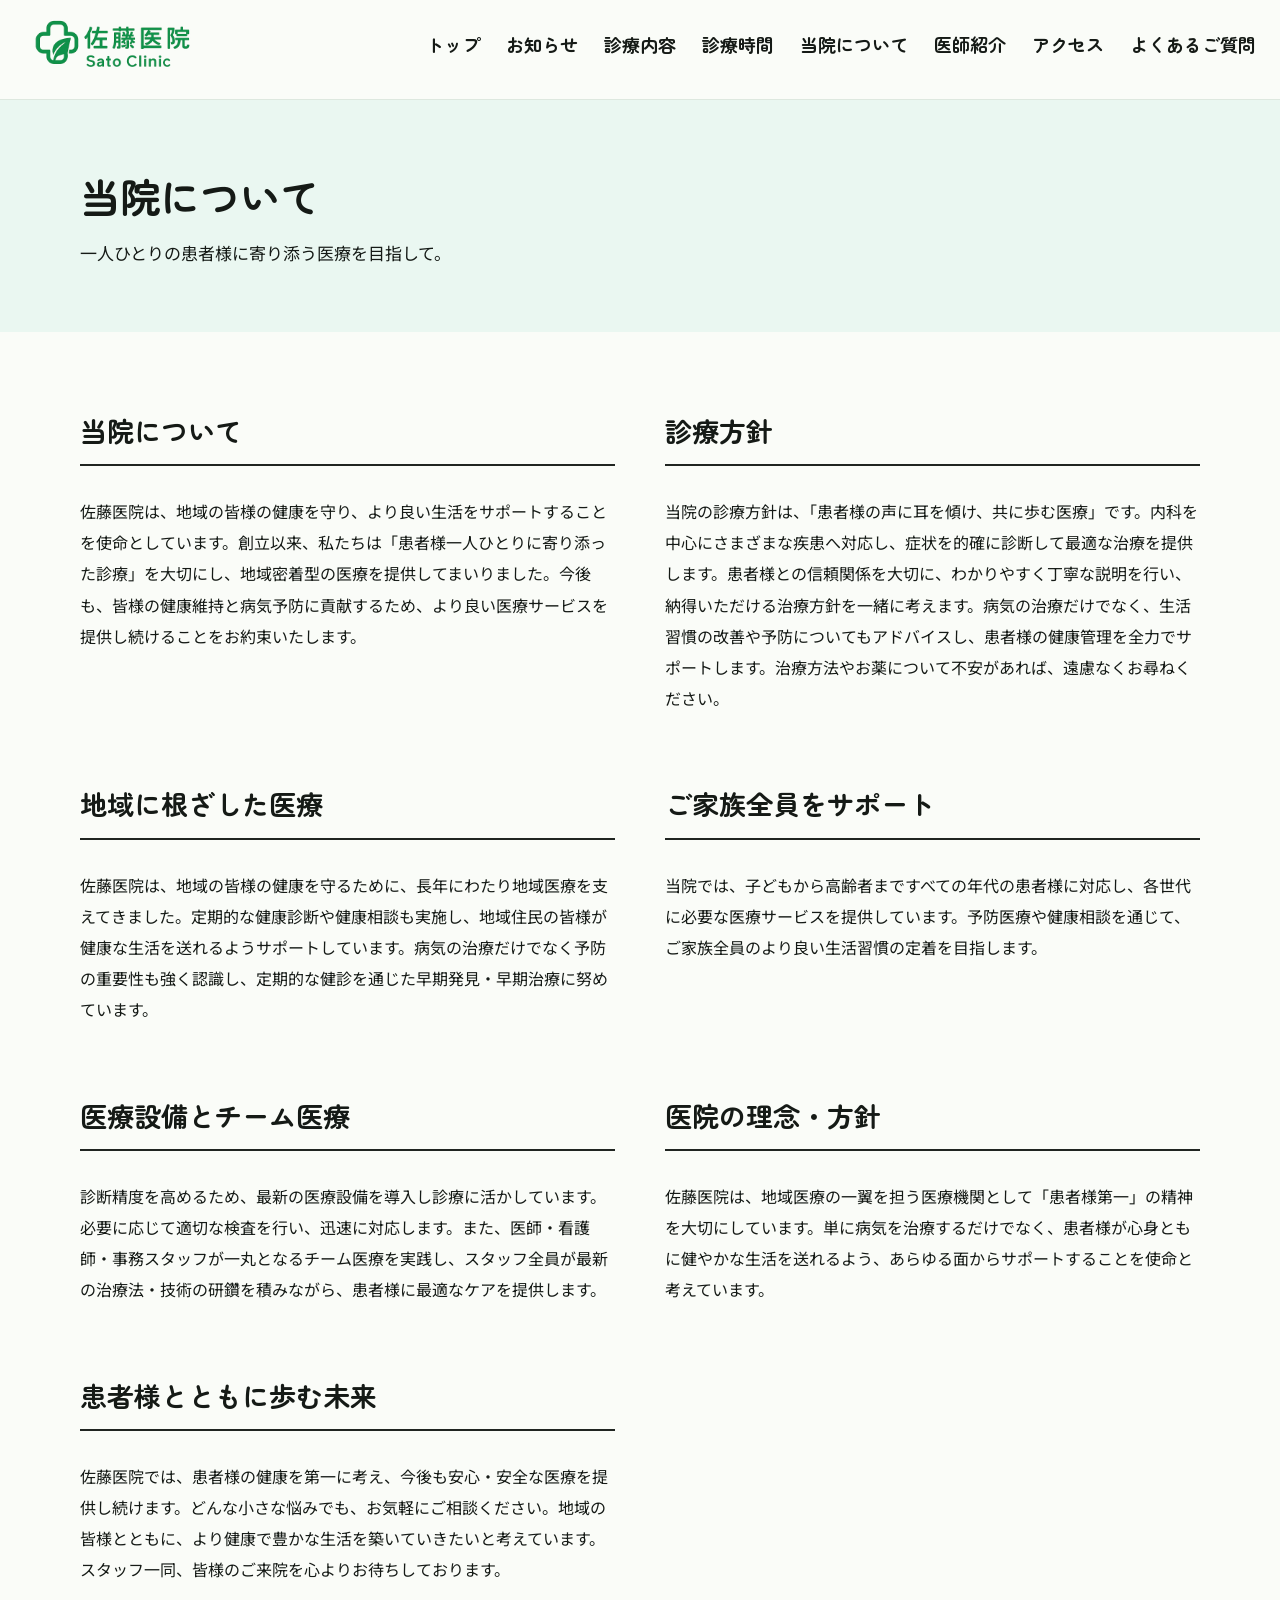
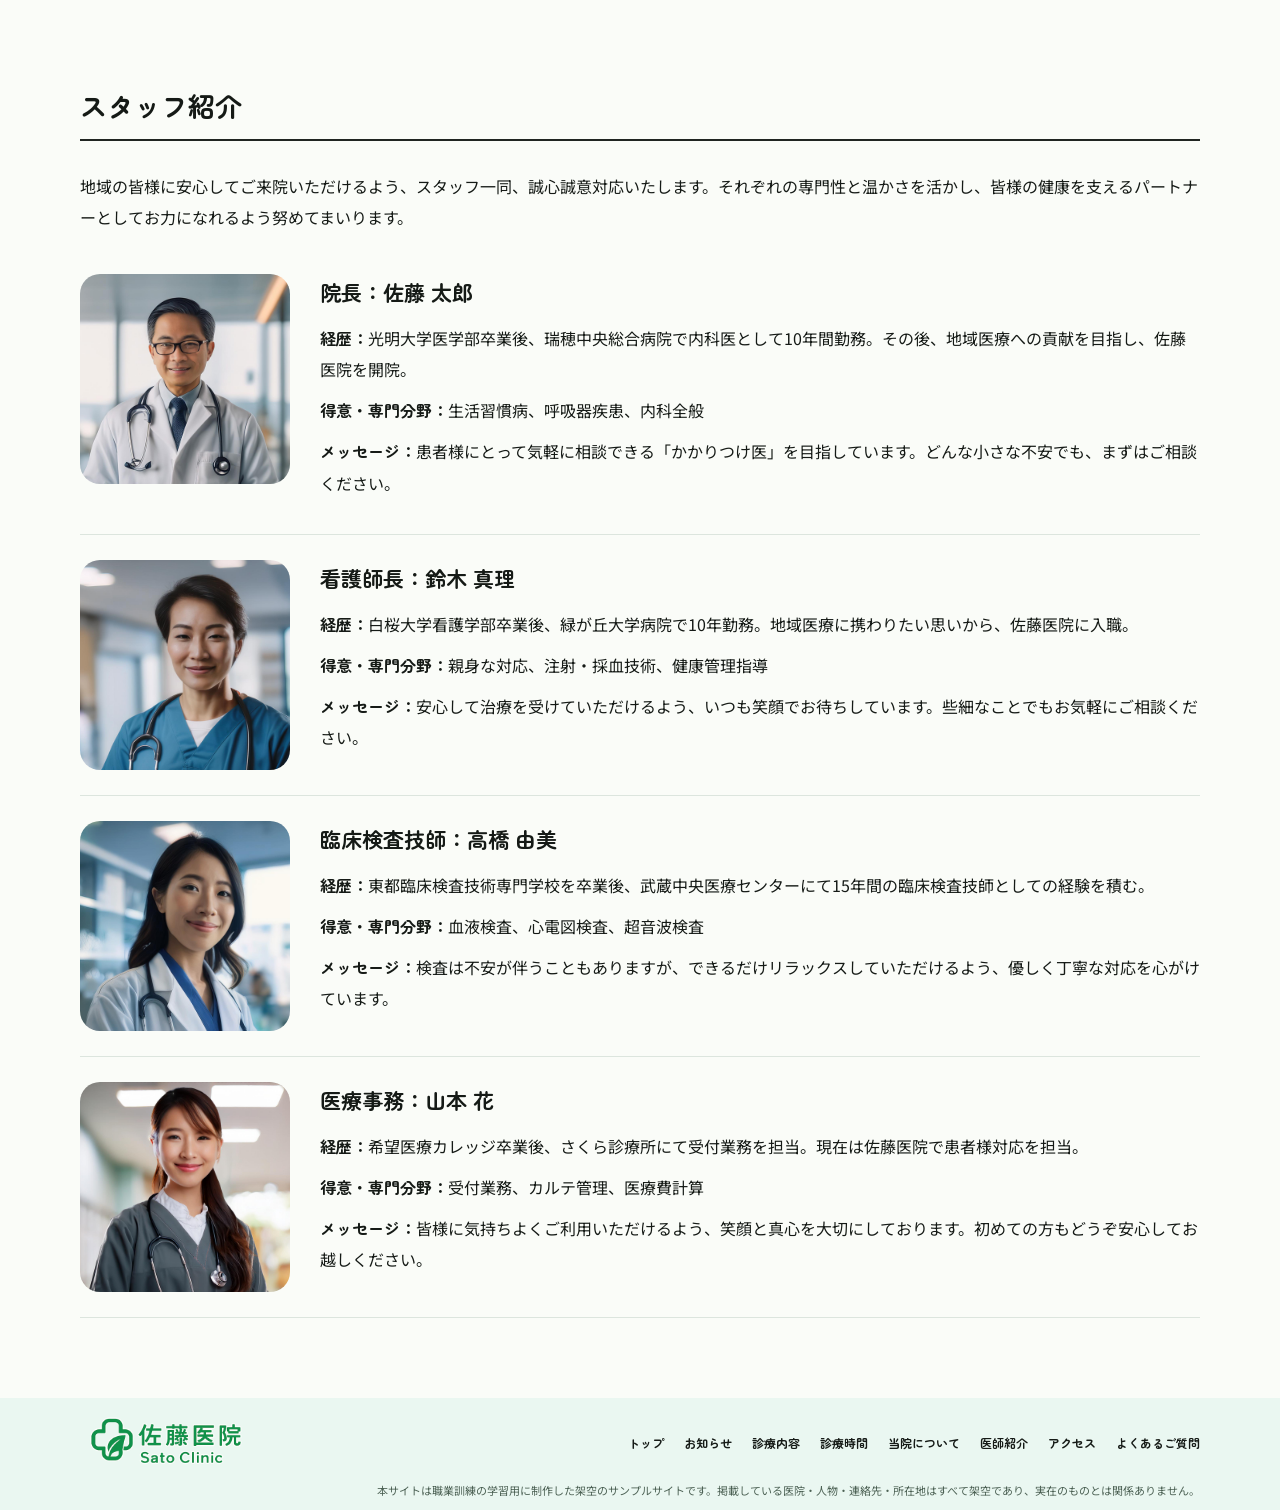
==== commit 272b883c: "支給画像以外の画像フォルダが生成されていたため、imgの支給画像フォルダに統合" ====
--- a/about.html
+++ b/about.html
@@ -1,6 +1,6 @@
 <!DOCTYPE html><html lang="ja"><head><meta charset="UTF-8"><meta name="viewport" content="width=device-width, initial-scale=1.0"><meta name="robots" content="noindex, nofollow"><meta name="description" content="佐藤医院の学習用サンプルサイトです。"><title>当院について | 佐藤医院</title><link rel="preconnect" href="https://fonts.googleapis.com"><link rel="preconnect" href="https://fonts.gstatic.com" crossorigin><link href="https://fonts.googleapis.com/css2?family=Noto+Sans+JP:wght@400;500;600;700;800&family=Zen+Maru+Gothic:wght@400;500;700;900&display=swap" rel="stylesheet"><link rel="stylesheet" href="./css/style.css"></head><body><header class="site-header">
     <div class="header-inner container">
-      <a href="./index.html" class="site-logo" aria-label="佐藤医院 トップページ"><img src="./assets/Logo/logo.png" alt="佐藤医院 Sato Clinic" width="500" height="150"></a>
+      <a href="./index.html" class="site-logo" aria-label="佐藤医院 トップページ"><img src="./img/Logo/logo.png" alt="佐藤医院 Sato Clinic" width="500" height="150"></a>
       <nav class="desktop-nav" aria-label="メインナビゲーション">
         <a href="./index.html">トップ</a>
         <a href="./news.html">お知らせ</a>
@@ -23,6 +23,6 @@
   </header>
 
 
-<main class="subpage-main"><div class="subpage-hero"><div class="container"><h1>当院について</h1><p>一人ひとりの患者様に寄り添う医療を目指して。</p></div></div><section class="subpage-section container"><div class="about-details"><article><h2>当院について</h2><p>佐藤医院は、地域の皆様の健康を守り、より良い生活をサポートすることを使命としています。創立以来、私たちは「患者様一人ひとりに寄り添った診療」を大切にし、地域密着型の医療を提供してまいりました。今後も、皆様の健康維持と病気予防に貢献するため、より良い医療サービスを提供し続けることをお約束いたします。</p></article><article><h2>診療方針</h2><p>当院の診療方針は、「患者様の声に耳を傾け、共に歩む医療」です。内科を中心にさまざまな疾患へ対応し、症状を的確に診断して最適な治療を提供します。患者様との信頼関係を大切に、わかりやすく丁寧な説明を行い、納得いただける治療方針を一緒に考えます。病気の治療だけでなく、生活習慣の改善や予防についてもアドバイスし、患者様の健康管理を全力でサポートします。治療方法やお薬について不安があれば、遠慮なくお尋ねください。</p></article><article><h2>地域に根ざした医療</h2><p>佐藤医院は、地域の皆様の健康を守るために、長年にわたり地域医療を支えてきました。定期的な健康診断や健康相談も実施し、地域住民の皆様が健康な生活を送れるようサポートしています。病気の治療だけでなく予防の重要性も強く認識し、定期的な健診を通じた早期発見・早期治療に努めています。</p></article><article><h2>ご家族全員をサポート</h2><p>当院では、子どもから高齢者まですべての年代の患者様に対応し、各世代に必要な医療サービスを提供しています。予防医療や健康相談を通じて、ご家族全員のより良い生活習慣の定着を目指します。</p></article><article><h2>医療設備とチーム医療</h2><p>診断精度を高めるため、最新の医療設備を導入し診療に活かしています。必要に応じて適切な検査を行い、迅速に対応します。また、医師・看護師・事務スタッフが一丸となるチーム医療を実践し、スタッフ全員が最新の治療法・技術の研鑽を積みながら、患者様に最適なケアを提供します。</p></article><article><h2>医院の理念・方針</h2><p>佐藤医院は、地域医療の一翼を担う医療機関として「患者様第一」の精神を大切にしています。単に病気を治療するだけでなく、患者様が心身ともに健やかな生活を送れるよう、あらゆる面からサポートすることを使命と考えています。</p></article><article><h2>患者様とともに歩む未来</h2><p>佐藤医院では、患者様の健康を第一に考え、今後も安心・安全な医療を提供し続けます。どんな小さな悩みでも、お気軽にご相談ください。地域の皆様とともに、より健康で豊かな生活を築いていきたいと考えています。スタッフ一同、皆様のご来院を心よりお待ちしております。</p></article></div></section><section class="subpage-section container" id="staff"><h2>スタッフ紹介</h2><p>地域の皆様に安心してご来院いただけるよう、スタッフ一同、誠心誠意対応いたします。それぞれの専門性と温かさを活かし、皆様の健康を支えるパートナーとしてお力になれるよう努めてまいります。</p><article class="staff-detail" id="staff-sato"><img src="./assets/Doctor_Image/sato_taro_square.jpg" alt="佐藤 太郎"><div><h3>院長：佐藤 太郎</h3><p><strong>経歴：</strong>光明大学医学部卒業後、瑞穂中央総合病院で内科医として10年間勤務。その後、地域医療への貢献を目指し、佐藤医院を開院。</p><p><strong>得意・専門分野：</strong>生活習慣病、呼吸器疾患、内科全般</p><p><strong>メッセージ：</strong>患者様にとって気軽に相談できる「かかりつけ医」を目指しています。どんな小さな不安でも、まずはご相談ください。</p></div></article><article class="staff-detail" id="staff-suzuki"><img src="./assets/Doctor_Image/suzuki_mari_square.jpg" alt="鈴木 真理"><div><h3>看護師長：鈴木 真理</h3><p><strong>経歴：</strong>白桜大学看護学部卒業後、緑が丘大学病院で10年勤務。地域医療に携わりたい思いから、佐藤医院に入職。</p><p><strong>得意・専門分野：</strong>親身な対応、注射・採血技術、健康管理指導</p><p><strong>メッセージ：</strong>安心して治療を受けていただけるよう、いつも笑顔でお待ちしています。些細なことでもお気軽にご相談ください。</p></div></article><article class="staff-detail" id="staff-takahashi"><img src="./assets/Doctor_Image/takahashi_yumi_square.jpg" alt="高橋 由美"><div><h3>臨床検査技師：高橋 由美</h3><p><strong>経歴：</strong>東都臨床検査技術専門学校を卒業後、武蔵中央医療センターにて15年間の臨床検査技師としての経験を積む。</p><p><strong>得意・専門分野：</strong>血液検査、心電図検査、超音波検査</p><p><strong>メッセージ：</strong>検査は不安が伴うこともありますが、できるだけリラックスしていただけるよう、優しく丁寧な対応を心がけています。</p></div></article><article class="staff-detail" id="staff-yamamoto"><img src="./assets/Doctor_Image/yamamoto_hana_square.jpg" alt="山本 花"><div><h3>医療事務：山本 花</h3><p><strong>経歴：</strong>希望医療カレッジ卒業後、さくら診療所にて受付業務を担当。現在は佐藤医院で患者様対応を担当。</p><p><strong>得意・専門分野：</strong>受付業務、カルテ管理、医療費計算</p><p><strong>メッセージ：</strong>皆様に気持ちよくご利用いただけるよう、笑顔と真心を大切にしております。初めての方もどうぞ安心してお越しください。</p></div></article></section></main>
-  <footer class="site-footer"><div class="container footer-inner"><a href="./index.html" class="footer-logo" aria-label="佐藤医院 トップページ"><img src="./assets/Logo/logo.png" alt="佐藤医院 Sato Clinic" width="500" height="150"></a><nav aria-label="フッターナビゲーション"><a href="./index.html">トップ</a><a href="./news.html">お知らせ</a><a href="./services.html">診療内容</a><a href="./hours-access.html">診療時間</a><a href="./about.html">当院について</a><a href="./about.html#staff">医師紹介</a><a href="./hours-access.html#access">アクセス</a><a href="./faq.html">よくあるご質問</a></nav></div><p class="footer-notice container">本サイトは職業訓練の学習用に制作した架空のサンプルサイトです。掲載している医院・人物・連絡先・所在地はすべて架空であり、実在のものとは関係ありません。</p></footer>
+<main class="subpage-main"><div class="subpage-hero"><div class="container"><h1>当院について</h1><p>一人ひとりの患者様に寄り添う医療を目指して。</p></div></div><section class="subpage-section container"><div class="about-details"><article><h2>当院について</h2><p>佐藤医院は、地域の皆様の健康を守り、より良い生活をサポートすることを使命としています。創立以来、私たちは「患者様一人ひとりに寄り添った診療」を大切にし、地域密着型の医療を提供してまいりました。今後も、皆様の健康維持と病気予防に貢献するため、より良い医療サービスを提供し続けることをお約束いたします。</p></article><article><h2>診療方針</h2><p>当院の診療方針は、「患者様の声に耳を傾け、共に歩む医療」です。内科を中心にさまざまな疾患へ対応し、症状を的確に診断して最適な治療を提供します。患者様との信頼関係を大切に、わかりやすく丁寧な説明を行い、納得いただける治療方針を一緒に考えます。病気の治療だけでなく、生活習慣の改善や予防についてもアドバイスし、患者様の健康管理を全力でサポートします。治療方法やお薬について不安があれば、遠慮なくお尋ねください。</p></article><article><h2>地域に根ざした医療</h2><p>佐藤医院は、地域の皆様の健康を守るために、長年にわたり地域医療を支えてきました。定期的な健康診断や健康相談も実施し、地域住民の皆様が健康な生活を送れるようサポートしています。病気の治療だけでなく予防の重要性も強く認識し、定期的な健診を通じた早期発見・早期治療に努めています。</p></article><article><h2>ご家族全員をサポート</h2><p>当院では、子どもから高齢者まですべての年代の患者様に対応し、各世代に必要な医療サービスを提供しています。予防医療や健康相談を通じて、ご家族全員のより良い生活習慣の定着を目指します。</p></article><article><h2>医療設備とチーム医療</h2><p>診断精度を高めるため、最新の医療設備を導入し診療に活かしています。必要に応じて適切な検査を行い、迅速に対応します。また、医師・看護師・事務スタッフが一丸となるチーム医療を実践し、スタッフ全員が最新の治療法・技術の研鑽を積みながら、患者様に最適なケアを提供します。</p></article><article><h2>医院の理念・方針</h2><p>佐藤医院は、地域医療の一翼を担う医療機関として「患者様第一」の精神を大切にしています。単に病気を治療するだけでなく、患者様が心身ともに健やかな生活を送れるよう、あらゆる面からサポートすることを使命と考えています。</p></article><article><h2>患者様とともに歩む未来</h2><p>佐藤医院では、患者様の健康を第一に考え、今後も安心・安全な医療を提供し続けます。どんな小さな悩みでも、お気軽にご相談ください。地域の皆様とともに、より健康で豊かな生活を築いていきたいと考えています。スタッフ一同、皆様のご来院を心よりお待ちしております。</p></article></div></section><section class="subpage-section container" id="staff"><h2>スタッフ紹介</h2><p>地域の皆様に安心してご来院いただけるよう、スタッフ一同、誠心誠意対応いたします。それぞれの専門性と温かさを活かし、皆様の健康を支えるパートナーとしてお力になれるよう努めてまいります。</p><article class="staff-detail" id="staff-sato"><svg class="source-photo" role="img" aria-label="佐藤 太郎" viewBox="1310 80 1050 1050" preserveAspectRatio="xMidYMid slice"><image href="./img/Doctor_Image/sato_taro.jpg" width="2688" height="1536"/></svg><div><h3>院長：佐藤 太郎</h3><p><strong>経歴：</strong>光明大学医学部卒業後、瑞穂中央総合病院で内科医として10年間勤務。その後、地域医療への貢献を目指し、佐藤医院を開院。</p><p><strong>得意・専門分野：</strong>生活習慣病、呼吸器疾患、内科全般</p><p><strong>メッセージ：</strong>患者様にとって気軽に相談できる「かかりつけ医」を目指しています。どんな小さな不安でも、まずはご相談ください。</p></div></article><article class="staff-detail" id="staff-suzuki"><svg class="source-photo" role="img" aria-label="鈴木 真理" viewBox="1340 35 1040 1040" preserveAspectRatio="xMidYMid slice"><image href="./img/Doctor_Image/suzuki_mari.jpg" width="2688" height="1536"/></svg><div><h3>看護師長：鈴木 真理</h3><p><strong>経歴：</strong>白桜大学看護学部卒業後、緑が丘大学病院で10年勤務。地域医療に携わりたい思いから、佐藤医院に入職。</p><p><strong>得意・専門分野：</strong>親身な対応、注射・採血技術、健康管理指導</p><p><strong>メッセージ：</strong>安心して治療を受けていただけるよう、いつも笑顔でお待ちしています。些細なことでもお気軽にご相談ください。</p></div></article><article class="staff-detail" id="staff-takahashi"><svg class="source-photo" role="img" aria-label="高橋 由美" viewBox="740 25 1050 1050" preserveAspectRatio="xMidYMid slice"><image href="./img/Doctor_Image/takahashi_yumi.jpg" width="2688" height="1536"/></svg><div><h3>臨床検査技師：高橋 由美</h3><p><strong>経歴：</strong>東都臨床検査技術専門学校を卒業後、武蔵中央医療センターにて15年間の臨床検査技師としての経験を積む。</p><p><strong>得意・専門分野：</strong>血液検査、心電図検査、超音波検査</p><p><strong>メッセージ：</strong>検査は不安が伴うこともありますが、できるだけリラックスしていただけるよう、優しく丁寧な対応を心がけています。</p></div></article><article class="staff-detail" id="staff-yamamoto"><svg class="source-photo" role="img" aria-label="山本 花" viewBox="75 0 1085 1085" preserveAspectRatio="xMidYMid slice"><image href="./img/Doctor_Image/yamamoto_hana.jpg" width="2688" height="1536"/></svg><div><h3>医療事務：山本 花</h3><p><strong>経歴：</strong>希望医療カレッジ卒業後、さくら診療所にて受付業務を担当。現在は佐藤医院で患者様対応を担当。</p><p><strong>得意・専門分野：</strong>受付業務、カルテ管理、医療費計算</p><p><strong>メッセージ：</strong>皆様に気持ちよくご利用いただけるよう、笑顔と真心を大切にしております。初めての方もどうぞ安心してお越しください。</p></div></article></section></main>
+  <footer class="site-footer"><div class="container footer-inner"><a href="./index.html" class="footer-logo" aria-label="佐藤医院 トップページ"><img src="./img/Logo/logo.png" alt="佐藤医院 Sato Clinic" width="500" height="150"></a><nav aria-label="フッターナビゲーション"><a href="./index.html">トップ</a><a href="./news.html">お知らせ</a><a href="./services.html">診療内容</a><a href="./hours-access.html">診療時間</a><a href="./about.html">当院について</a><a href="./about.html#staff">医師紹介</a><a href="./hours-access.html#access">アクセス</a><a href="./faq.html">よくあるご質問</a></nav></div><p class="footer-notice container">本サイトは職業訓練の学習用に制作した架空のサンプルサイトです。掲載している医院・人物・連絡先・所在地はすべて架空であり、実在のものとは関係ありません。</p></footer>
 </body></html>
--- a/css/style.css
+++ b/css/style.css
@@ -6,6 +6,7 @@
 a{color:inherit;text-decoration:none}
 a:focus-visible,summary:focus-visible{outline:3px solid #177abc;outline-offset:3px}
 img{display:block;max-width:100%}
+.source-photo{display:block;max-width:100%;overflow:hidden}
 svg{width:1.3em;height:1.3em;fill:none;stroke:currentColor;stroke-linecap:round;stroke-linejoin:round;stroke-width:1.8}
 h1,h2,h3,p{margin-top:0}
 h1,h2,h3,h4,h5,h6,b,strong,.site-header,.greeting-copy,.about-description p{font-family:var(--font-rounded)}
@@ -25,8 +26,8 @@
 .hero-message h1{font-weight:800;font-family:var(--font-rounded);font-size:44px;line-height:1.35;letter-spacing:.005em;margin-bottom:17px}
 .hero-message p{font-size:16px;line-height:1.6;font-weight:600;font-family:var(--font-rounded);max-width:460px}
 .hero-hours{position:absolute;top:230px;left:0;width:640px;background:rgba(255,255,255,.94);border-radius:27px;padding:16px 21px 14px;border:1px solid #e3ede6}
-.hero-hours h2{font-size:17px;display:flex;align-items:center;gap:5px;line-height:1.5;margin-bottom:8px}
-.hero-hours h2 svg{width:20px;height:20px}
+.schedule-label{display:inline-flex;align-items:center;justify-content:flex-end;gap:4px;vertical-align:middle}
+.schedule-label svg{width:1em;height:1em;flex:none}
 .schedule-mini table,.hours-table{width:100%;border-collapse:collapse;text-align:center;table-layout:fixed}
 .schedule-mini table{font-size:12px;line-height:1.2}
 .schedule-mini th:first-child{width:28%;white-space:nowrap;text-align:left;padding-left:8px}
@@ -37,11 +38,12 @@
 .schedule-mini tbody tr{border-bottom:1px dashed #cbd1ce}
 .schedule-mini .sunday,.hours-table .sunday{color:#f5aab1}
 .hero-hours .schedule-mini table{font-size:16px}
-.hero-hours .schedule-mini th:first-child{width:140px}
+.hero-hours .schedule-mini{border-radius:20px 20px 0 0;overflow:hidden}
+.hero-hours .schedule-mini th:first-child{width:116px;text-align:right;padding-left:0;padding-right:8px}
 .hero-hours .schedule-mini thead th{padding:9px 1px}
 .hero-hours .schedule-mini tbody th{font-size:15px;padding:8px 2px 8px 8px}
 .hero-hours .schedule-mini tbody td{font-size:20px;padding:6px 1px}
-.hero-hours>p{font-size:10px;line-height:1.5;margin:7px 0 0}
+.hero-hours>p{font-size:14px;line-height:1.7;margin:10px 0 0}
 .hero-cta{position:absolute;bottom:0;left:50%;transform:translateX(-50%);display:grid;grid-template-columns:1.1fr 1.1fr 1fr;gap:0;align-items:end;justify-content:start}
 .cta{display:flex;align-items:center;justify-content:center;gap:19px;min-height:76px;padding:12px 20px;color:#fff;font-size:24px;font-weight:700;font-family:var(--font-rounded);transition:filter .2s}
 .cta:hover{filter:brightness(.94)}
@@ -72,19 +74,21 @@
 .greeting .section-title{margin-bottom:42px}
 .greeting-layout{display:grid;grid-template-columns:500px minmax(0,1fr);gap:40px;align-items:start;padding:0 25px}
 .greeting-photo{width:100%;height:600px;border-radius:25px;object-fit:cover;object-position:center center}
-.greeting-copy{font-size:15px;line-height:1.6;font-weight:500;letter-spacing:.008em}
+.greeting-copy{font-size:21px;line-height:1.6;font-weight:500;letter-spacing:.008em}
 .greeting-copy p{margin-bottom:4px}
 .greeting-copy .greeting-sign{font-size:18px;line-height:1.5;font-weight:800;font-family:var(--font-rounded);margin-top:22px;text-align:right}
+.greeting-sign-role{font-size:calc(1em + 2px)}
+.greeting-sign-name{font-size:calc(1em + 4px)}
 .mobile-sign{display:none}
 .services{margin-top:80px}
 .services .section-title{margin-bottom:13px}
-.section-intro{font-size:16px;line-height:1.7;font-weight:500;margin-bottom:48px}
+.section-intro{font-size:18px;line-height:1.7;font-weight:500;margin-bottom:48px}
 .service-grid{display:grid;grid-template-columns:1fr 1fr;gap:30px 34px}
 .service-card{display:grid;grid-template-columns:200px 1fr;gap:20px;align-items:start;min-height:200px}
 .service-icon{width:200px;height:200px;background:var(--pale);border-radius:30px;display:flex;align-items:center;justify-content:center;overflow:hidden}
 .service-icon img{width:79%;height:79%;object-fit:contain;mix-blend-mode:multiply}
-.service-copy h3{font-size:21px;line-height:1.5;font-weight:800;font-family:var(--font-rounded);margin:6px 0 12px}
-.service-copy p{font-size:14px;line-height:1.55;font-weight:500}
+.service-copy h3{font-size:calc(21px + 2pt);line-height:1.5;font-weight:800;font-family:var(--font-rounded);margin:6px 0 12px}
+.service-copy p{font-size:calc(20px - 2pt);line-height:1.55;font-weight:500}
 .service-card:hover .service-copy h3{color:var(--green)}
 .mobile-card-arrow{display:none}
 .services .section-action{margin-top:50px}
@@ -92,7 +96,7 @@
 .about .section-title{margin-bottom:34px}
 .about-visual{position:relative;height:645px;border-radius:28px;overflow:hidden}
 .about-visual>img{width:100%;height:100%;object-fit:cover;object-position:center}
-.about-description{position:absolute;left:31px;bottom:30px;width:485px;background:rgba(239,249,245,.9);padding:25px 30px 20px;border-radius:20px;font-size:15px;line-height:1.75;font-weight:500}
+.about-description{position:absolute;left:31px;bottom:30px;width:485px;background:rgba(239,249,245,.9);padding:25px 30px 20px;border-radius:20px;font-size:17px;line-height:1.75;font-weight:500}
 .about-description p{margin-bottom:17px}
 .about-description .pill-link{display:flex;margin-inline:auto;min-width:200px}
 .staff{margin-top:92px}
@@ -100,10 +104,10 @@
 .staff .section-intro{margin-bottom:44px}
 .staff-grid{display:grid;grid-template-columns:1fr 1fr;column-gap:45px;row-gap:26px;padding-inline:62px}
 .staff-card{display:grid;grid-template-columns:210px 1fr;gap:24px;align-items:center;min-height:210px}
-.staff-card>img{width:210px;height:210px;border-radius:25px;object-fit:cover;object-position:center}
+.staff-card>img,.staff-card>.source-photo{width:210px;height:210px;border-radius:25px;object-fit:cover;object-position:center}
 .staff-role{display:block;font-size:14px;font-weight:700;font-family:var(--font-rounded);margin-bottom:3px}
-.staff-copy h3{font-size:23px;font-weight:800;font-family:var(--font-rounded);line-height:1.35;margin-bottom:19px}
-.staff-copy p{font-size:14px;font-weight:500;line-height:1.55;margin:0}
+.staff-copy h3{font-size:calc(21px + 2pt);font-weight:800;font-family:var(--font-rounded);line-height:1.35;margin-bottom:19px}
+.staff-copy p{font-size:calc(20px - 2pt);font-weight:500;line-height:1.55;margin:0}
 .staff-card:hover h3{color:var(--green)}
 .staff .section-action{margin-top:48px}
 .hours{margin-top:95px}
@@ -163,7 +167,7 @@
 .detail-service p{margin-bottom:0}
 .about-details{display:grid;grid-template-columns:1fr 1fr;gap:50px}
 .staff-detail{display:grid;grid-template-columns:210px 1fr;gap:30px;padding:25px 0;border-bottom:1px solid #dce5de;scroll-margin-top:120px}
-.staff-detail img{width:210px;height:210px;object-fit:cover;border-radius:20px}
+.staff-detail img,.staff-detail .source-photo{width:210px;height:210px;object-fit:cover;border-radius:20px}
 .staff-detail h3{margin:0 0 12px}
 .staff-detail p{margin-bottom:10px}
 .faq-item{border-bottom:1px solid #d7e1d9;padding:20px 0}
@@ -175,12 +179,12 @@
 .subpage-access{margin-bottom:90px}
 /* Tablet layouts */
 @media(max-width:1180px) and (min-width:701px){
- .site-header{height:80px}.site-logo{width:145px}.desktop-nav{gap:12px;font-size:11px}
- .hero{height:530px}.hero-message h1{font-size:36px}.hero-hours{width:560px;top:205px}
+ .site-header{height:80px}.site-logo{width:145px}.desktop-nav{gap:15px;font-size:16.5px}
+ .hero{height:530px}.hero-message h1{font-size:36px}.hero-hours{width:560px;top:190px}
  .cta{font-size:18px;gap:10px}.cta-access{font-size:13px}
- .greeting-layout{grid-template-columns:42% 1fr;gap:30px;padding:0}.greeting-photo{height:530px}.greeting-copy{font-size:13px}
- .service-card{grid-template-columns:135px 1fr;min-height:140px}.service-icon{width:135px;height:135px}.service-copy h3{font-size:17px}.service-copy p{font-size:12px}
- .staff-grid{padding-inline:0;gap:20px}.staff-card{grid-template-columns:150px 1fr;min-height:150px;gap:15px}.staff-card>img{width:150px;height:150px}.staff-copy h3{font-size:19px}.staff-copy p{font-size:12px}
+ .greeting-layout{grid-template-columns:42% 1fr;gap:30px;padding:0}.greeting-photo{height:530px}.greeting-copy{font-size:19px}
+ .service-card{grid-template-columns:135px 1fr;min-height:140px}.service-icon{width:135px;height:135px}.service-copy h3{font-size:calc(17px + 2pt)}.service-copy p{font-size:calc(18px - 2pt)}
+ .staff-grid{padding-inline:0;gap:20px}.staff-card{grid-template-columns:150px 1fr;min-height:150px;gap:15px}.staff-card>img,.staff-card>.source-photo{width:150px;height:150px}.staff-copy h3{font-size:calc(17px + 2pt)}.staff-copy p{font-size:calc(18px - 2pt)}
  .hours-layout{padding-inline:0;gap:28px}.access-layout{grid-template-columns:60% 1fr;padding:0;gap:45px}
 }
 @media(max-width:700px){
@@ -200,7 +204,7 @@
  .mobile-nav[open] summary span:nth-child(2){opacity:0}
  .mobile-nav[open] summary span:nth-child(3){transform:translateY(-8px) rotate(-45deg)}
  .mobile-menu{position:absolute;right:-18px;top:44px;width:min(300px,90vw);background:var(--bg);box-shadow:0 8px 25px #0002;border-radius:0 0 12px 12px;padding:12px 20px;display:flex;flex-direction:column;z-index:50}
- .mobile-menu a{padding:10px;border-bottom:1px solid #e4eee7;font-size:14px;font-weight:700;font-family:var(--font-rounded)}
+ .mobile-menu a{padding:12px;border-bottom:1px solid #e4eee7;font-size:21px;font-weight:700;font-family:var(--font-rounded)}
  .hero{height:446px;display:flex;flex-direction:column;overflow:hidden}
  .hero-photo{position:absolute;inset:0 0 auto;height:344px;object-fit:cover;object-position:82% center}
  .hero::before{display:none}
@@ -245,18 +249,18 @@
  .greeting .section-title{margin-bottom:12px}
  .greeting-layout{display:flex;flex-direction:column;padding:0;gap:0}
  .greeting-photo{width:250px;height:250px;margin:0 auto;border-radius:24px;object-position:center center}
- .greeting-copy{font-size:13px;font-weight:500;line-height:1.62;letter-spacing:0;margin-top:0}
+ .greeting-copy{font-size:19px;font-weight:500;line-height:1.62;letter-spacing:0;margin-top:0}
  .greeting-copy p{margin-bottom:4px}
  .greeting-copy .mobile-sign{display:block;text-align:center;margin:18px auto 15px;font-size:15px;font-weight:800;font-family:var(--font-rounded)}
  .greeting-copy .desktop-sign{display:none}
  .services{margin-top:64px}
  .services .section-title{margin-bottom:12px}
- .section-intro{font-size:12px;font-weight:500;line-height:1.7;margin:0 3px 15px}
+ .section-intro{font-size:14px;font-weight:500;line-height:1.7;margin:0 3px 15px}
  .service-grid{gap:9px;grid-template-columns:1fr 1fr}
  .service-card{display:flex;flex-direction:column;align-items:center;justify-content:center;gap:5px;min-height:157px;padding:16px 7px 12px;border-radius:22px;background:var(--pale);text-align:center}
  .service-icon{width:76px;height:76px;border-radius:50%;background:#fff;overflow:hidden}
  .service-icon img{width:81%;height:81%}
- .service-copy h3{font-size:13px;line-height:1.45;margin:6px 0 0;font-weight:800;font-family:var(--font-rounded);letter-spacing:-.02em}
+ .service-copy h3{font-size:calc(13px + 2pt);line-height:1.45;margin:6px 0 0;font-weight:800;font-family:var(--font-rounded);letter-spacing:-.02em}
  .service-copy p{display:none}
  .mobile-card-arrow{display:block;width:9px;height:9px;border-right:1.6px solid #171d19;border-bottom:1.6px solid #171d19;transform:rotate(45deg);margin-top:0}
  .services .section-action{margin-top:9px}
@@ -264,7 +268,7 @@
  .about .section-title{margin-bottom:13px}
  .about-visual{height:auto;border-radius:0;overflow:visible}
  .about-visual>img{width:100%;height:210px;border-radius:24px;object-fit:cover}
- .about-description{position:static;width:100%;background:transparent;padding:16px 20px 0;font-size:13px;line-height:1.7;font-weight:500}
+ .about-description{position:static;width:100%;background:transparent;padding:16px 20px 0;font-size:15px;line-height:1.7;font-weight:500}
  .about-description p{margin:0 0 10px}
  .about-description .pill-link{margin-left:auto;margin-right:0;display:flex;width:max-content;min-width:109px}
  .staff{margin-top:59px}
@@ -272,10 +276,10 @@
  .staff .section-intro{margin-bottom:17px}
  .staff-grid{padding:0;column-gap:9px;row-gap:9px}
  .staff-card{display:flex;flex-direction:column;justify-content:center;gap:7px;min-height:150px;background:var(--pale);border-radius:22px;text-align:center;padding:12px 4px}
- .staff-card>img{width:80px;height:80px;object-fit:cover;border-radius:50%}
+ .staff-card>img,.staff-card>.source-photo{width:80px;height:80px;object-fit:cover;border-radius:50%}
  .staff-copy{display:flex;flex-wrap:wrap;justify-content:center;align-items:baseline;gap:3px}
  .staff-role{display:inline;font-size:11px;font-weight:700;font-family:var(--font-rounded);margin:0}
- .staff-copy h3{display:inline;font-size:12px;line-height:1.4;margin:0;font-weight:800;font-family:var(--font-rounded);white-space:nowrap}
+ .staff-copy h3{display:inline;font-size:calc(13px + 2pt);line-height:1.4;margin:0;font-weight:800;font-family:var(--font-rounded);white-space:nowrap}
  .staff-copy p{display:none}
  .staff-card .mobile-card-arrow{margin-top:0}
  .staff .section-action{margin-top:11px}
@@ -326,12 +330,12 @@
  .detail-service h2{font-size:16px}
  .about-details{grid-template-columns:1fr;gap:10px}
  .staff-detail{grid-template-columns:95px 1fr;gap:13px}
- .staff-detail img{width:95px;height:100px}
+ .staff-detail img,.staff-detail .source-photo{width:95px;height:100px}
  .staff-detail h3{font-size:16px}
  .staff-detail p{font-size:12px}
  .faq-item dt{font-size:14px}.faq-item dd{font-size:12px}
 }
-@media(max-width:360px){.cta{font-size:13px;gap:7px}.cta-access{gap:12px}.cta-access small{font-size:10px}.hero-message h1{font-size:21px}.service-copy h3{font-size:12px}.staff-copy h3{font-size:11px}}
+@media(max-width:360px){.cta{font-size:13px;gap:7px}.cta-access{gap:12px}.cta-access small{font-size:10px}.hero-message h1{font-size:21px}.service-copy h3{font-size:calc(12px + 2pt)}.staff-copy h3{font-size:calc(12px + 2pt)}}
 @media(prefers-reduced-motion:reduce){html{scroll-behavior:auto}*,*::before,*::after{transition:none!important}}
 /* Final spacing and portrait alignment refinements */
 @media(min-width:1181px){
@@ -352,23 +356,23 @@
  .news-list a{min-height:28px;padding:4px 4px}
  .news .section-action{margin-top:5px}
  .greeting{margin-top:39px}
- .greeting-copy{font-size:11.5px;line-height:1.46}
+ .greeting-copy{font-size:14px;line-height:1.46}
  .greeting-copy .mobile-sign{margin:13px auto 10px}
  .services{margin-top:48px}
- .services .section-intro{font-size:11px;line-height:1.55}
+ .services .section-intro{font-size:13px;line-height:1.55}
  .service-card{min-height:147px;padding:11px 6px 9px}
  .about{margin-top:46px}
  .about-visual>img{height:207px}
- .about-description{font-size:11.5px;line-height:1.55;padding:12px 15px 0}
+ .about-description{font-size:13.5px;line-height:1.55;padding:12px 15px 0}
  .staff{margin-top:45px}
- .staff .section-intro{font-size:11.5px;line-height:1.55}
+ .staff .section-intro{font-size:13.5px;line-height:1.55}
  .staff-card{min-height:143px;padding:9px 4px}
  .hours{margin-top:47px}
  .access{margin-top:43px;margin-bottom:34px}
 }
 @media(min-width:1181px){
- .desktop-nav{font-size:20px;gap:21px}
- .greeting-copy{font-size:17px;line-height:1.57}
+ .desktop-nav{font-size:30px;gap:12px 26px}
+ .greeting-copy{font-size:23px;line-height:1.57}
  .staff .section-intro{margin-bottom:65px}
  .staff-grid{row-gap:45px}
  .staff-card{min-height:230px}
@@ -380,3 +384,72 @@
  .hero-photo{object-position:94% center}
  .map-link{aspect-ratio:1.75}
 }
+/* Center hero button labels between equally sized icon and arrow columns. */
+.hero-cta .cta{display:grid;grid-template-columns:33px minmax(0,1fr) 33px;text-align:center}
+.hero-cta .cta>span:nth-child(2){font-size:1.5em;line-height:1.2;text-align:center;white-space:normal}
+.hero-cta .cta .chevron{margin:0;justify-self:end}
+@media(min-width:701px){
+ .site-header{height:auto;min-height:100px;padding-block:18px}
+ .header-inner{width:min(calc(100% - 48px),1520px)}
+ .desktop-nav{flex:1;min-width:0;flex-wrap:wrap;row-gap:12px}
+ .hero-cta .cta{min-height:64px;padding-block:8px}
+}
+@media(max-width:700px){
+ .hero-cta .cta{grid-template-columns:24px minmax(0,1fr) 24px;gap:6px;padding-inline:8px}
+ .hero-cta .cta-access span:nth-child(2){justify-content:center}
+ .mobile-opening-hours .schedule-mini{width:100%;border-radius:20px 20px 0 0;overflow:hidden}
+ .mobile-opening-hours .schedule-mini table{width:100%;max-width:100%;table-layout:fixed}
+ .mobile-opening-hours .schedule-mini th:first-child{width:94px;text-align:right;padding-left:4px;padding-right:8px}
+ .mobile-opening-hours .schedule-mini th:last-child,.mobile-opening-hours .schedule-mini td:last-child{width:36px}
+ .mobile-opening-hours p{font-size:14px;line-height:1.7}
+}
+/* Header navigation font size (desktop and mobile menu). */
+.desktop-nav,.mobile-menu a{font-size:18px}
+@media(min-width:701px) and (max-width:1180px){
+ .hero{height:560px}
+}
+@media(max-width:700px){
+ body#top{padding-bottom:calc(88px + env(safe-area-inset-bottom,0px))}
+ html{scroll-padding-bottom:calc(88px + env(safe-area-inset-bottom,0px))}
+ .hero{height:auto;isolation:auto;overflow:visible}
+ .hero-cta{
+  position:fixed;inset:auto 0 0;transform:none;z-index:100;
+  width:100%;height:auto;grid-template-columns:1fr 1fr;grid-template-rows:44px 44px;
+  padding-bottom:env(safe-area-inset-bottom,0px);background:var(--pale);
+  border-radius:18px 18px 0 0;overflow:hidden;box-shadow:0 -2px 10px #0002;
+ }
+ .hero-cta .cta{
+  grid-template-columns:18px minmax(0,1fr) 8px;gap:4px;
+  height:44px;min-height:44px;padding:4px 6px;border-radius:0;
+ }
+ .hero-cta .cta>span:nth-child(2){font-size:clamp(11px,3vw,14px);white-space:nowrap}
+ .hero-cta .cta svg,.hero-cta .cta .cta-icon{width:18px;height:18px}
+ .hero-cta .cta .chevron{font-size:18px}
+ .hero-cta .cta-phone{border-radius:18px 0 0 0}
+ .hero-cta .cta-book{border-radius:0 18px 0 0}
+ .hero-cta .cta-access{grid-column:1/-1;grid-row:2}
+}
+/* Shared appearance for every opening-hours table. */
+.hours-table-wrap{width:100%;min-width:0}
+table.schedule-table{
+ width:100%;max-width:100%;table-layout:fixed;border-collapse:separate;border-spacing:0;
+ border-radius:20px 20px 0 0;overflow:hidden;text-align:center;font-size:16px;line-height:1.2;
+}
+.schedule-table thead{background:var(--green);color:#fff}
+.schedule-table thead th{padding:9px 1px;font-weight:700;font-family:var(--font-rounded)}
+.schedule-table thead th:first-child{border-top-left-radius:20px}
+.schedule-table thead th:last-child{border-top-right-radius:20px}
+.schedule-table th:first-child{width:116px;text-align:right;white-space:nowrap;padding-left:0;padding-right:8px}
+.schedule-table tbody th{font-size:15px;font-weight:400;padding:8px 2px 8px 8px}
+.schedule-table tbody td{font-size:20px;font-weight:700;font-family:var(--font-rounded);padding:6px 1px}
+.schedule-table tbody tr{background:transparent;border:0}
+.schedule-table tbody th,.schedule-table tbody td{border-bottom:1px dashed #cbd1ce}
+.schedule-table .sunday{color:#f5aab1}
+@media(max-width:700px){
+ table.schedule-table{font-size:13px}
+ .schedule-table thead th{padding:7px 0}
+ .schedule-table th:first-child{width:94px;padding-left:4px;padding-right:8px}
+ .schedule-table tbody th{font-size:12px;padding-block:6px}
+ .schedule-table tbody td{font-size:15px;padding:3px 1px}
+ .schedule-table th:last-child,.schedule-table td:last-child{width:36px}
+}
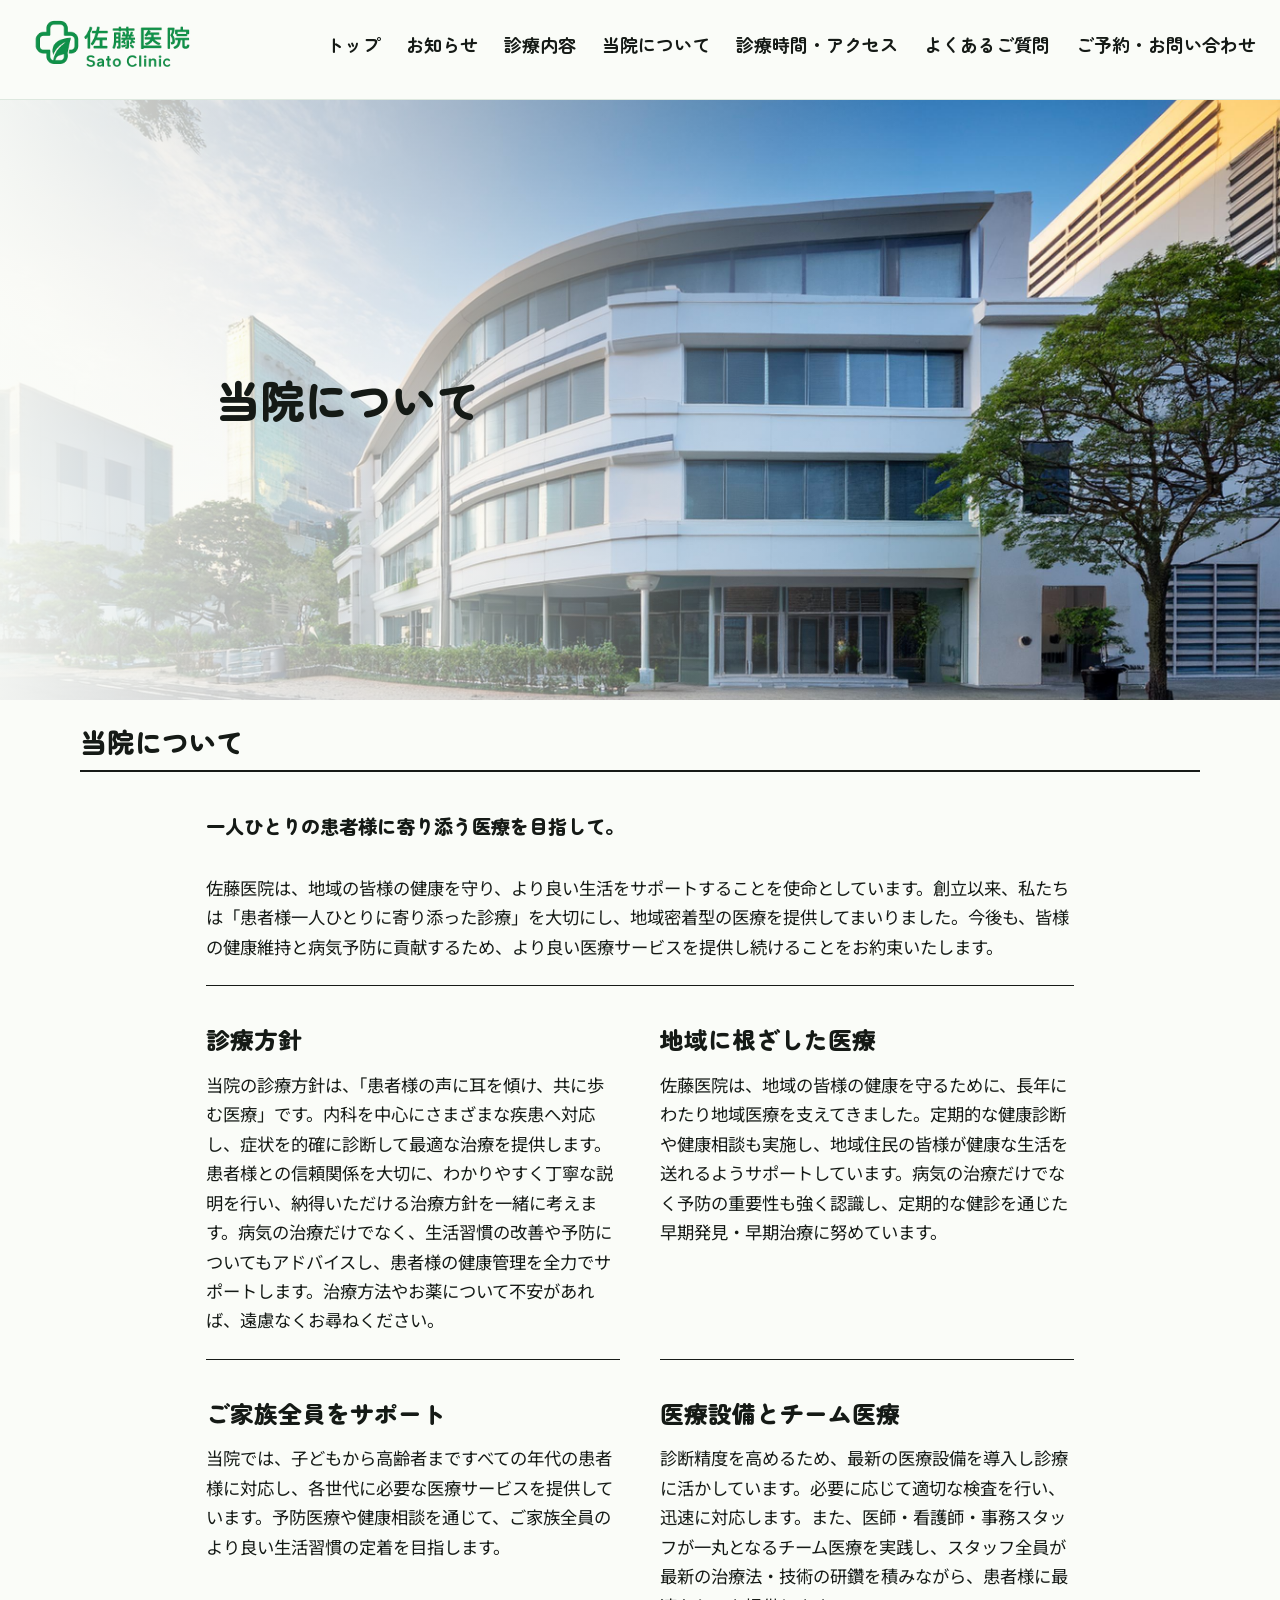
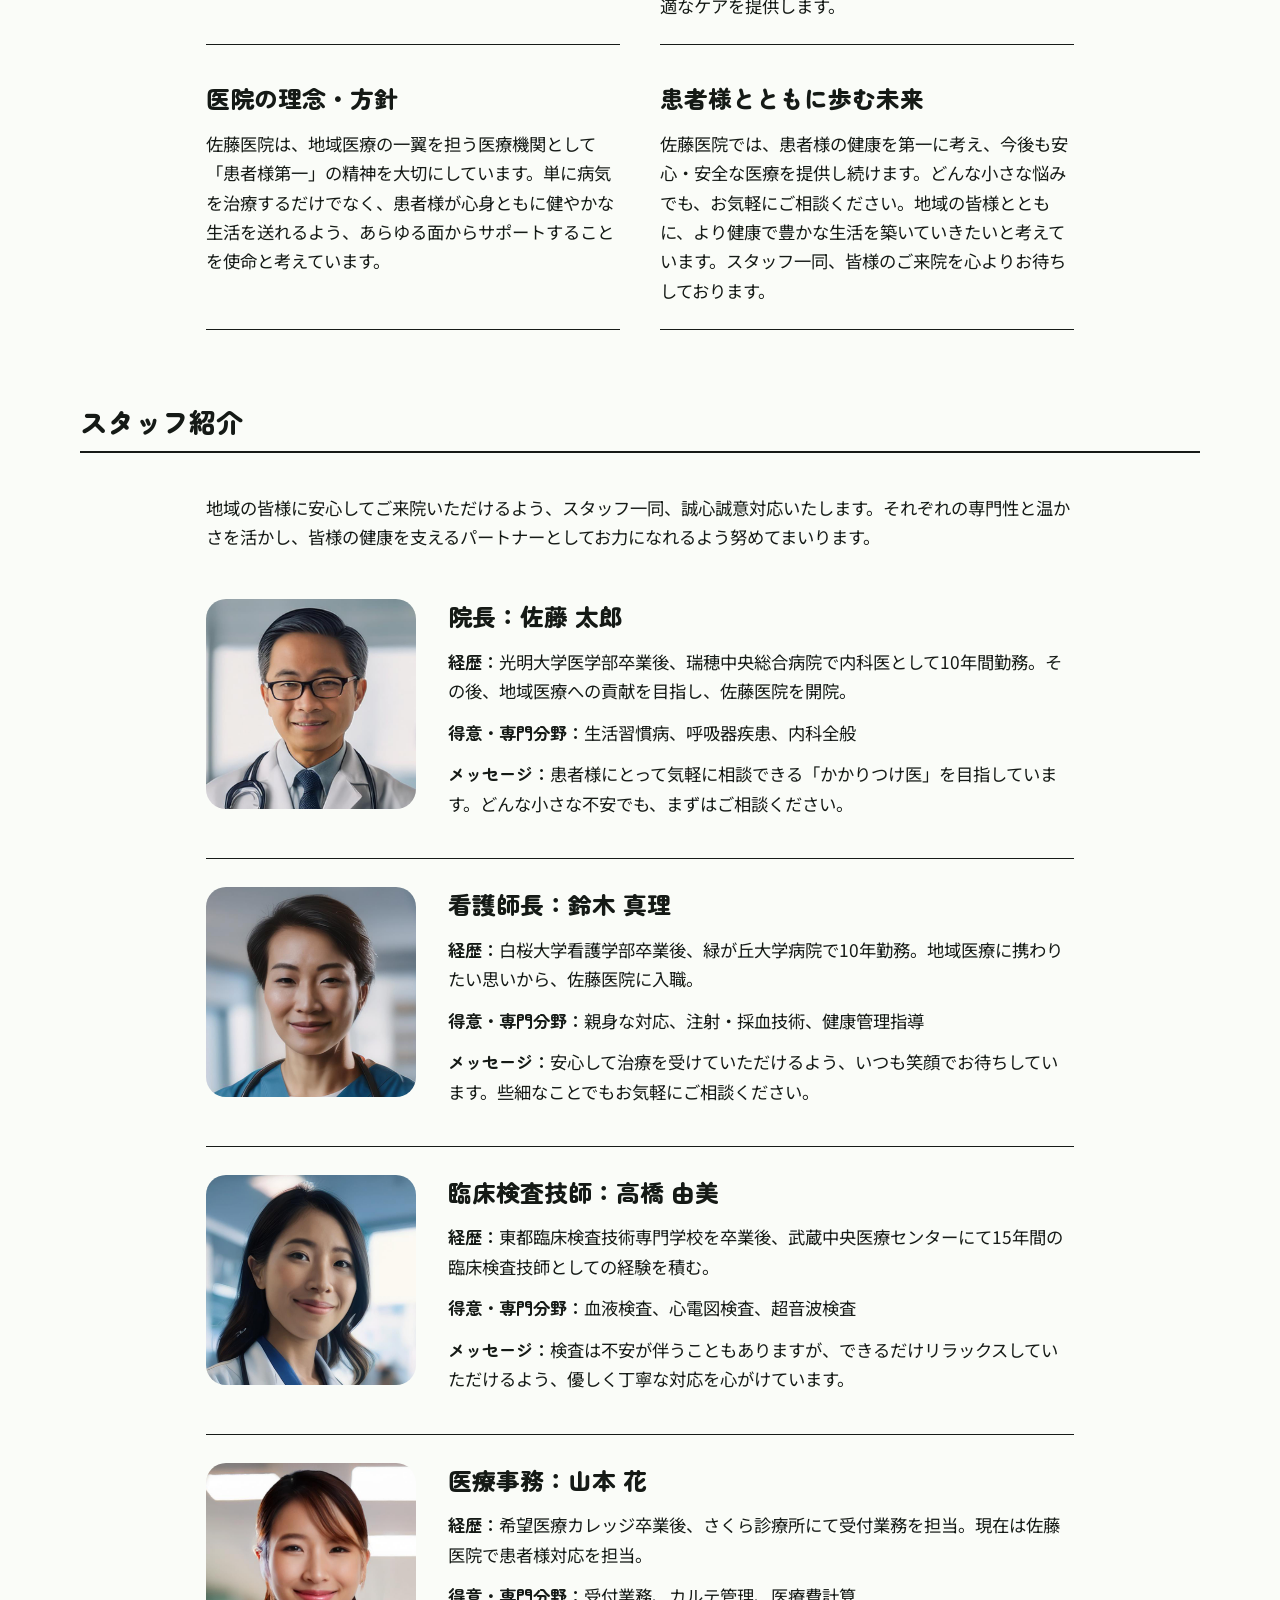
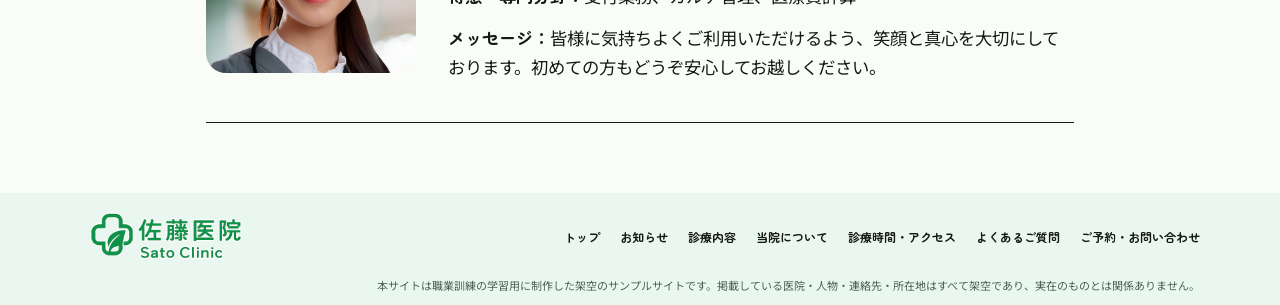
==== commit 1c7e3514: "各ページの構成を適用" ====
--- a/about.html
+++ b/about.html
@@ -5,24 +5,43 @@
         <a href="./index.html">トップ</a>
         <a href="./news.html">お知らせ</a>
         <a href="./services.html">診療内容</a>
-        <a href="./hours-access.html">診療時間</a>
         <a href="./about.html">当院について</a>
-        <a href="./about.html#staff">医師紹介</a>
-        <a href="./hours-access.html#access">アクセス</a>
+        <a href="./hours-access.html">診療時間・アクセス</a>
         <a href="./faq.html">よくあるご質問</a>
+        <a href="./index.html#contact">ご予約・お問い合わせ</a>
       </nav>
       <details class="mobile-nav"><summary aria-label="メニューを開く"><span></span><span></span><span></span></summary>
         <nav class="mobile-menu" aria-label="モバイルナビゲーション">
-          <a href="./index.html">トップ</a><a href="./news.html">お知らせ</a>
-          <a href="./services.html">診療内容</a><a href="./hours-access.html">診療時間</a>
-          <a href="./about.html">当院について</a><a href="./about.html#staff">医師紹介</a>
-          <a href="./hours-access.html#access">アクセス</a><a href="./faq.html">よくあるご質問</a>
-        </nav>
+        <a href="./index.html">トップ</a>
+        <a href="./news.html">お知らせ</a>
+        <a href="./services.html">診療内容</a>
+        <a href="./about.html">当院について</a>
+        <a href="./hours-access.html">診療時間・アクセス</a>
+        <a href="./faq.html">よくあるご質問</a>
+        <a href="./index.html#contact">ご予約・お問い合わせ</a>
+      </nav>
       </details>
     </div>
   </header>
 
 
-<main class="subpage-main"><div class="subpage-hero"><div class="container"><h1>当院について</h1><p>一人ひとりの患者様に寄り添う医療を目指して。</p></div></div><section class="subpage-section container"><div class="about-details"><article><h2>当院について</h2><p>佐藤医院は、地域の皆様の健康を守り、より良い生活をサポートすることを使命としています。創立以来、私たちは「患者様一人ひとりに寄り添った診療」を大切にし、地域密着型の医療を提供してまいりました。今後も、皆様の健康維持と病気予防に貢献するため、より良い医療サービスを提供し続けることをお約束いたします。</p></article><article><h2>診療方針</h2><p>当院の診療方針は、「患者様の声に耳を傾け、共に歩む医療」です。内科を中心にさまざまな疾患へ対応し、症状を的確に診断して最適な治療を提供します。患者様との信頼関係を大切に、わかりやすく丁寧な説明を行い、納得いただける治療方針を一緒に考えます。病気の治療だけでなく、生活習慣の改善や予防についてもアドバイスし、患者様の健康管理を全力でサポートします。治療方法やお薬について不安があれば、遠慮なくお尋ねください。</p></article><article><h2>地域に根ざした医療</h2><p>佐藤医院は、地域の皆様の健康を守るために、長年にわたり地域医療を支えてきました。定期的な健康診断や健康相談も実施し、地域住民の皆様が健康な生活を送れるようサポートしています。病気の治療だけでなく予防の重要性も強く認識し、定期的な健診を通じた早期発見・早期治療に努めています。</p></article><article><h2>ご家族全員をサポート</h2><p>当院では、子どもから高齢者まですべての年代の患者様に対応し、各世代に必要な医療サービスを提供しています。予防医療や健康相談を通じて、ご家族全員のより良い生活習慣の定着を目指します。</p></article><article><h2>医療設備とチーム医療</h2><p>診断精度を高めるため、最新の医療設備を導入し診療に活かしています。必要に応じて適切な検査を行い、迅速に対応します。また、医師・看護師・事務スタッフが一丸となるチーム医療を実践し、スタッフ全員が最新の治療法・技術の研鑽を積みながら、患者様に最適なケアを提供します。</p></article><article><h2>医院の理念・方針</h2><p>佐藤医院は、地域医療の一翼を担う医療機関として「患者様第一」の精神を大切にしています。単に病気を治療するだけでなく、患者様が心身ともに健やかな生活を送れるよう、あらゆる面からサポートすることを使命と考えています。</p></article><article><h2>患者様とともに歩む未来</h2><p>佐藤医院では、患者様の健康を第一に考え、今後も安心・安全な医療を提供し続けます。どんな小さな悩みでも、お気軽にご相談ください。地域の皆様とともに、より健康で豊かな生活を築いていきたいと考えています。スタッフ一同、皆様のご来院を心よりお待ちしております。</p></article></div></section><section class="subpage-section container" id="staff"><h2>スタッフ紹介</h2><p>地域の皆様に安心してご来院いただけるよう、スタッフ一同、誠心誠意対応いたします。それぞれの専門性と温かさを活かし、皆様の健康を支えるパートナーとしてお力になれるよう努めてまいります。</p><article class="staff-detail" id="staff-sato"><svg class="source-photo" role="img" aria-label="佐藤 太郎" viewBox="1310 80 1050 1050" preserveAspectRatio="xMidYMid slice"><image href="./img/Doctor_Image/sato_taro.jpg" width="2688" height="1536"/></svg><div><h3>院長：佐藤 太郎</h3><p><strong>経歴：</strong>光明大学医学部卒業後、瑞穂中央総合病院で内科医として10年間勤務。その後、地域医療への貢献を目指し、佐藤医院を開院。</p><p><strong>得意・専門分野：</strong>生活習慣病、呼吸器疾患、内科全般</p><p><strong>メッセージ：</strong>患者様にとって気軽に相談できる「かかりつけ医」を目指しています。どんな小さな不安でも、まずはご相談ください。</p></div></article><article class="staff-detail" id="staff-suzuki"><svg class="source-photo" role="img" aria-label="鈴木 真理" viewBox="1340 35 1040 1040" preserveAspectRatio="xMidYMid slice"><image href="./img/Doctor_Image/suzuki_mari.jpg" width="2688" height="1536"/></svg><div><h3>看護師長：鈴木 真理</h3><p><strong>経歴：</strong>白桜大学看護学部卒業後、緑が丘大学病院で10年勤務。地域医療に携わりたい思いから、佐藤医院に入職。</p><p><strong>得意・専門分野：</strong>親身な対応、注射・採血技術、健康管理指導</p><p><strong>メッセージ：</strong>安心して治療を受けていただけるよう、いつも笑顔でお待ちしています。些細なことでもお気軽にご相談ください。</p></div></article><article class="staff-detail" id="staff-takahashi"><svg class="source-photo" role="img" aria-label="高橋 由美" viewBox="740 25 1050 1050" preserveAspectRatio="xMidYMid slice"><image href="./img/Doctor_Image/takahashi_yumi.jpg" width="2688" height="1536"/></svg><div><h3>臨床検査技師：高橋 由美</h3><p><strong>経歴：</strong>東都臨床検査技術専門学校を卒業後、武蔵中央医療センターにて15年間の臨床検査技師としての経験を積む。</p><p><strong>得意・専門分野：</strong>血液検査、心電図検査、超音波検査</p><p><strong>メッセージ：</strong>検査は不安が伴うこともありますが、できるだけリラックスしていただけるよう、優しく丁寧な対応を心がけています。</p></div></article><article class="staff-detail" id="staff-yamamoto"><svg class="source-photo" role="img" aria-label="山本 花" viewBox="75 0 1085 1085" preserveAspectRatio="xMidYMid slice"><image href="./img/Doctor_Image/yamamoto_hana.jpg" width="2688" height="1536"/></svg><div><h3>医療事務：山本 花</h3><p><strong>経歴：</strong>希望医療カレッジ卒業後、さくら診療所にて受付業務を担当。現在は佐藤医院で患者様対応を担当。</p><p><strong>得意・専門分野：</strong>受付業務、カルテ管理、医療費計算</p><p><strong>メッセージ：</strong>皆様に気持ちよくご利用いただけるよう、笑顔と真心を大切にしております。初めての方もどうぞ安心してお越しください。</p></div></article></section></main>
-  <footer class="site-footer"><div class="container footer-inner"><a href="./index.html" class="footer-logo" aria-label="佐藤医院 トップページ"><img src="./img/Logo/logo.png" alt="佐藤医院 Sato Clinic" width="500" height="150"></a><nav aria-label="フッターナビゲーション"><a href="./index.html">トップ</a><a href="./news.html">お知らせ</a><a href="./services.html">診療内容</a><a href="./hours-access.html">診療時間</a><a href="./about.html">当院について</a><a href="./about.html#staff">医師紹介</a><a href="./hours-access.html#access">アクセス</a><a href="./faq.html">よくあるご質問</a></nav></div><p class="footer-notice container">本サイトは職業訓練の学習用に制作した架空のサンプルサイトです。掲載している医院・人物・連絡先・所在地はすべて架空であり、実在のものとは関係ありません。</p></footer>
+<main class="subpage-main page-main page-main--about"><section class="page-hero" aria-labelledby="page-title">
+    <img class="page-hero-photo" src="./img/Hospital_Exterior/hospital_1.jpg" alt="緑に囲まれた医療施設の外観イメージ" width="2688" height="1536" fetchpriority="high">
+    <div class="page-hero-inner container"><h1 id="page-title">当院について</h1></div>
+  </section><section class="container page-section">
+    <h2 class="section-title rule-title">当院について</h2>
+    <div class="page-content"><p class="page-intro">一人ひとりの患者様に寄り添う医療を目指して。</p><div class="about-details"><article><p>佐藤医院は、地域の皆様の健康を守り、より良い生活をサポートすることを使命としています。創立以来、私たちは「患者様一人ひとりに寄り添った診療」を大切にし、地域密着型の医療を提供してまいりました。今後も、皆様の健康維持と病気予防に貢献するため、より良い医療サービスを提供し続けることをお約束いたします。</p></article><article><h3>診療方針</h3><p>当院の診療方針は、「患者様の声に耳を傾け、共に歩む医療」です。内科を中心にさまざまな疾患へ対応し、症状を的確に診断して最適な治療を提供します。患者様との信頼関係を大切に、わかりやすく丁寧な説明を行い、納得いただける治療方針を一緒に考えます。病気の治療だけでなく、生活習慣の改善や予防についてもアドバイスし、患者様の健康管理を全力でサポートします。治療方法やお薬について不安があれば、遠慮なくお尋ねください。</p></article><article><h3>地域に根ざした医療</h3><p>佐藤医院は、地域の皆様の健康を守るために、長年にわたり地域医療を支えてきました。定期的な健康診断や健康相談も実施し、地域住民の皆様が健康な生活を送れるようサポートしています。病気の治療だけでなく予防の重要性も強く認識し、定期的な健診を通じた早期発見・早期治療に努めています。</p></article><article><h3>ご家族全員をサポート</h3><p>当院では、子どもから高齢者まですべての年代の患者様に対応し、各世代に必要な医療サービスを提供しています。予防医療や健康相談を通じて、ご家族全員のより良い生活習慣の定着を目指します。</p></article><article><h3>医療設備とチーム医療</h3><p>診断精度を高めるため、最新の医療設備を導入し診療に活かしています。必要に応じて適切な検査を行い、迅速に対応します。また、医師・看護師・事務スタッフが一丸となるチーム医療を実践し、スタッフ全員が最新の治療法・技術の研鑽を積みながら、患者様に最適なケアを提供します。</p></article><article><h3>医院の理念・方針</h3><p>佐藤医院は、地域医療の一翼を担う医療機関として「患者様第一」の精神を大切にしています。単に病気を治療するだけでなく、患者様が心身ともに健やかな生活を送れるよう、あらゆる面からサポートすることを使命と考えています。</p></article><article><h3>患者様とともに歩む未来</h3><p>佐藤医院では、患者様の健康を第一に考え、今後も安心・安全な医療を提供し続けます。どんな小さな悩みでも、お気軽にご相談ください。地域の皆様とともに、より健康で豊かな生活を築いていきたいと考えています。スタッフ一同、皆様のご来院を心よりお待ちしております。</p></article></div></div>
+  </section><section class="container page-section" id="staff">
+    <h2 class="section-title rule-title">スタッフ紹介</h2>
+    <div class="page-content"><p>地域の皆様に安心してご来院いただけるよう、スタッフ一同、誠心誠意対応いたします。それぞれの専門性と温かさを活かし、皆様の健康を支えるパートナーとしてお力になれるよう努めてまいります。</p><article class="staff-detail" id="staff-sato"><svg class="source-photo" role="img" aria-label="佐藤 太郎" viewBox="1485 170 650 650" preserveAspectRatio="xMidYMid slice"><image href="./img/Doctor_Image/sato_taro.jpg" width="2688" height="1536"/></svg><div><h3>院長：佐藤 太郎</h3><p><strong>経歴：</strong>光明大学医学部卒業後、瑞穂中央総合病院で内科医として10年間勤務。その後、地域医療への貢献を目指し、佐藤医院を開院。</p><p><strong>得意・専門分野：</strong>生活習慣病、呼吸器疾患、内科全般</p><p><strong>メッセージ：</strong>患者様にとって気軽に相談できる「かかりつけ医」を目指しています。どんな小さな不安でも、まずはご相談ください。</p></div></article><article class="staff-detail" id="staff-suzuki"><svg class="source-photo" role="img" aria-label="鈴木 真理" viewBox="1565 80 750 750" preserveAspectRatio="xMidYMid slice"><image href="./img/Doctor_Image/suzuki_mari.jpg" width="2688" height="1536"/></svg><div><h3>看護師長：鈴木 真理</h3><p><strong>経歴：</strong>白桜大学看護学部卒業後、緑が丘大学病院で10年勤務。地域医療に携わりたい思いから、佐藤医院に入職。</p><p><strong>得意・専門分野：</strong>親身な対応、注射・採血技術、健康管理指導</p><p><strong>メッセージ：</strong>安心して治療を受けていただけるよう、いつも笑顔でお待ちしています。些細なことでもお気軽にご相談ください。</p></div></article><article class="staff-detail" id="staff-takahashi"><svg class="source-photo" role="img" aria-label="高橋 由美" viewBox="940 50 800 800" preserveAspectRatio="xMidYMid slice"><image href="./img/Doctor_Image/takahashi_yumi.jpg" width="2688" height="1536"/></svg><div><h3>臨床検査技師：高橋 由美</h3><p><strong>経歴：</strong>東都臨床検査技術専門学校を卒業後、武蔵中央医療センターにて15年間の臨床検査技師としての経験を積む。</p><p><strong>得意・専門分野：</strong>血液検査、心電図検査、超音波検査</p><p><strong>メッセージ：</strong>検査は不安が伴うこともありますが、できるだけリラックスしていただけるよう、優しく丁寧な対応を心がけています。</p></div></article><article class="staff-detail" id="staff-yamamoto"><svg class="source-photo" role="img" aria-label="山本 花" viewBox="275 5 690 690" preserveAspectRatio="xMidYMid slice"><image href="./img/Doctor_Image/yamamoto_hana.jpg" width="2688" height="1536"/></svg><div><h3>医療事務：山本 花</h3><p><strong>経歴：</strong>希望医療カレッジ卒業後、さくら診療所にて受付業務を担当。現在は佐藤医院で患者様対応を担当。</p><p><strong>得意・専門分野：</strong>受付業務、カルテ管理、医療費計算</p><p><strong>メッセージ：</strong>皆様に気持ちよくご利用いただけるよう、笑顔と真心を大切にしております。初めての方もどうぞ安心してお越しください。</p></div></article></div>
+  </section></main>
+  <footer class="site-footer"><div class="container footer-inner"><a href="./index.html" class="footer-logo" aria-label="佐藤医院 トップページ"><img src="./img/Logo/logo.png" alt="佐藤医院 Sato Clinic" width="500" height="150"></a><nav aria-label="フッターナビゲーション">
+        <a href="./index.html">トップ</a>
+        <a href="./news.html">お知らせ</a>
+        <a href="./services.html">診療内容</a>
+        <a href="./about.html">当院について</a>
+        <a href="./hours-access.html">診療時間・アクセス</a>
+        <a href="./faq.html">よくあるご質問</a>
+        <a href="./index.html#contact">ご予約・お問い合わせ</a>
+      </nav></div><p class="footer-notice container">本サイトは職業訓練の学習用に制作した架空のサンプルサイトです。掲載している医院・人物・連絡先・所在地はすべて架空であり、実在のものとは関係ありません。</p></footer>
 </body></html>
--- a/css/style.css
+++ b/css/style.css
@@ -64,7 +64,7 @@
 .news-list{list-style:none;padding:0;max-width:900px;margin:0 auto}
 .news-list li{border-bottom:1px solid #c9cfca}
 .news-list a{display:grid;grid-template-columns:130px 1fr 20px;gap:20px;align-items:center;min-height:80px;padding:8px 18px;font-size:17px;font-weight:500}
-.news-list time{font-size:15px;font-weight:500;white-space:nowrap}
+.news-list time,.news-list .news-date{font-size:15px;font-weight:500;white-space:nowrap}
 .news-list a>span:last-child{font-size:25px;text-align:right;font-weight:300}
 .news-list a:hover{color:var(--green)}
 .section-action{text-align:center;margin-top:46px}
@@ -132,6 +132,9 @@
 .access-layout{display:grid;grid-template-columns:660px 1fr;gap:75px;align-items:center;padding:0 40px}
 .map-link{display:block;border-radius:24px;overflow:hidden;border:2px solid #a1dac0;aspect-ratio:1.75}
 .map-link img{width:100%;height:100%;object-fit:cover;object-position:center}
+.reference-map{position:relative}
+.reference-map iframe{display:block;width:100%;height:100%;border:0}
+.reference-map-note{position:absolute;inset:auto 0 0;margin:0;padding:6px 10px;background:rgba(255,255,255,.96);color:var(--ink);font-size:12px;line-height:1.5;text-align:left;pointer-events:none}
 .access-copy{font-size:17px;line-height:1.8;font-weight:500}
 .access-copy h3{font-size:20px;font-weight:800;font-family:var(--font-rounded);margin-bottom:12px}
 .access-copy address{font-style:normal;margin-bottom:36px}
@@ -171,10 +174,10 @@
 .staff-detail h3{margin:0 0 12px}
 .staff-detail p{margin-bottom:10px}
 .faq-item{border-bottom:1px solid #d7e1d9;padding:20px 0}
-.faq-item dt{font-size:19px;font-weight:700;font-family:var(--font-rounded);margin-bottom:12px}
-.faq-item dd{margin:0;line-height:1.85}
-.faq-item dt::before{content:'Q.';color:var(--green);margin-right:10px}
-.faq-item dd::before{content:'A.';color:var(--green);font-weight:800;font-family:var(--font-rounded);margin-right:10px}
+.faq-item summary{font-size:19px;font-weight:700;font-family:var(--font-rounded);margin-bottom:12px}
+.faq-item .faq-answer{margin:0;line-height:1.85}
+.faq-item summary::before{content:'Q.';color:var(--green);margin-right:10px}
+.faq-item .faq-answer::before{content:'A.';color:var(--green);font-weight:800;font-family:var(--font-rounded);margin-right:10px}
 .subpage-hours{margin-bottom:80px}
 .subpage-access{margin-bottom:90px}
 /* Tablet layouts */
@@ -241,7 +244,7 @@
  .news-list li{border:0}
  .news-list a{display:grid;grid-template-columns:85px minmax(0,1fr) 13px;gap:8px;min-height:34px;padding:5px 5px;font-size:11px;font-weight:500}
  .news-list a>span:nth-child(2){overflow:hidden;text-overflow:ellipsis;white-space:nowrap}
- .news-list time{font-size:11px}
+ .news-list time,.news-list .news-date{font-size:11px}
  .news-list a>span:last-child{font-size:20px}
  .section-action{margin-top:10px}
  .pill-link{min-width:104px;height:27px;padding:5px 17px;font-size:12px;line-height:1}
@@ -333,7 +336,7 @@
  .staff-detail img,.staff-detail .source-photo{width:95px;height:100px}
  .staff-detail h3{font-size:16px}
  .staff-detail p{font-size:12px}
- .faq-item dt{font-size:14px}.faq-item dd{font-size:12px}
+ .faq-item summary{font-size:14px}.faq-item .faq-answer{font-size:12px}
 }
 @media(max-width:360px){.cta{font-size:13px;gap:7px}.cta-access{gap:12px}.cta-access small{font-size:10px}.hero-message h1{font-size:21px}.service-copy h3{font-size:calc(12px + 2pt)}.staff-copy h3{font-size:calc(12px + 2pt)}}
 @media(prefers-reduced-motion:reduce){html{scroll-behavior:auto}*,*::before,*::after{transition:none!important}}
@@ -453,3 +456,112 @@
  .schedule-table tbody td{font-size:15px;padding:3px 1px}
  .schedule-table th:last-child,.schedule-table td:last-child{width:36px}
 }
+/* News page: layout based on the supplied finished design. */
+:is(.news-hero,.page-hero){position:relative;height:600px}
+:is(.news-hero-photo,.page-hero-photo){width:100%;height:100%;object-fit:cover;object-position:center}
+:is(.news-hero-inner,.page-hero-inner){position:absolute;inset:0;display:flex;align-items:center;padding-left:136px}
+:is(.news-hero,.page-hero) h1{margin:0;font-size:44px;font-weight:800;line-height:1.35}
+:is(.news-page-section,.page-section){margin-top:20px;margin-bottom:70px}
+:is(.news-page-section,.page-section)>.section-title{margin-bottom:40px}
+.news-articles{width:min(100%,868px);margin-inline:auto;scroll-margin-top:110px}
+.news-page-intro{font-size:16px;line-height:1.7;margin:0 0 20px}
+.news-article{display:grid;grid-template-columns:140px minmax(0,1fr);gap:28px;align-items:center;padding:24px 0;border-bottom:1px solid var(--line)}
+.news-article time,.news-article .news-date{font-family:var(--font-rounded);font-size:17px;font-weight:700;line-height:1.5;color:var(--ink);white-space:nowrap}
+.news-article-copy{min-width:0}
+.news-article h3{margin:0 0 10px;font-size:calc(21px + 2pt);font-weight:800;line-height:1.5;overflow-wrap:anywhere}
+.news-article p{margin:0;font-size:calc(20px - 2pt);line-height:1.55;overflow-wrap:anywhere}
+.news-pagination{display:flex;align-items:center;justify-content:center;gap:18px;margin-top:54px;font-family:var(--font-rounded)}
+.news-pagination a,.news-pagination button{display:inline-flex;align-items:center;justify-content:center;width:48px;height:48px;flex:none;border:0;border-radius:50%;padding:0;background:#d9d9d9;color:var(--ink);font:700 18px/1 var(--font-rounded);text-align:center}
+.news-pagination button:disabled{opacity:1;cursor:default}
+.news-pagination a:focus-visible{outline:3px solid #177abc;outline-offset:3px}
+.news-pagination-gap{width:30px;text-align:center;font-size:18px;font-weight:700}
+.news-pagination .news-pagination-next{background:transparent;font-size:30px;font-weight:400}
+@media(min-width:701px) and (max-width:1180px){
+ :is(.news-hero,.page-hero){height:560px}
+ :is(.news-hero-inner,.page-hero-inner){padding-left:60px}
+ :is(.news-hero,.page-hero) h1{font-size:36px}
+ .news-article{grid-template-columns:120px minmax(0,1fr);gap:24px}
+ .news-article h3{font-size:calc(17px + 2pt)}
+ .news-article p{font-size:calc(18px - 2pt)}
+}
+@media(max-width:700px){
+ :is(.news-hero,.page-hero){height:338px}
+ :is(.news-hero-photo,.page-hero-photo){object-position:65% center}
+ :is(.news-hero-inner,.page-hero-inner){align-items:flex-start;padding:28px 0 0}
+ :is(.news-hero,.page-hero) h1{font-size:23px;line-height:1.3}
+ :is(.news-page-section,.page-section){margin-top:26px;margin-bottom:44px}
+ :is(.news-page-section,.page-section)>.section-title{margin-bottom:22px}
+ .news-articles{scroll-margin-top:80px}
+ .news-page-intro{font-size:13px;margin-bottom:6px}
+ .news-article{grid-template-columns:minmax(0,1fr);gap:10px;padding:24px 0}
+ .news-article time,.news-article .news-date{font-size:13px}
+ .news-article h3{font-size:calc(13px + 2pt);margin-bottom:10px}
+ .news-article p{font-size:14px;line-height:1.7}
+ .news-pagination{gap:8px;margin-top:32px}
+ .news-pagination a,.news-pagination button{width:36px;height:36px;font-size:14px}
+ .news-pagination-gap{width:18px;font-size:14px}
+ .news-pagination .news-pagination-next{width:24px;font-size:24px}
+}
+/* Shared inner-page layouts; the news page sets the visual baseline. */
+.page-main{padding-bottom:0}
+.page-hero::after{content:"";position:absolute;inset:0;background:linear-gradient(90deg,rgba(250,252,248,.93),rgba(250,252,248,.48) 38%,transparent 72%);pointer-events:none}
+.page-hero-inner{z-index:1}
+.page-section>.section-title{font-size:27px;line-height:1.6;border-bottom:2px solid var(--line);padding:0 0 7px}
+.page-content{width:min(100%,868px);min-width:0;margin-inline:auto;font-size:calc(20px - 2pt);line-height:1.7;overflow-wrap:anywhere}
+.page-content p{margin-top:0;margin-bottom:20px}
+.page-content .page-intro{font-size:16px;line-height:1.7;margin-bottom:32px}
+.page-content h3{font-size:calc(21px + 2pt);font-weight:800;line-height:1.5;margin:0 0 12px}
+.page-main .detail-service{display:grid;grid-template-columns:120px minmax(0,1fr);gap:32px;padding:28px 0;border-bottom:1px solid var(--line)}
+.page-main .detail-service>div:only-child{grid-column:1/-1}
+.page-main .detail-service p{margin:0}
+.page-main .about-details{gap:36px 40px}
+.page-main .about-details>article:first-child{grid-column:1/-1}
+.page-main .about-details>article{border-bottom:1px solid var(--line);padding-bottom:24px}
+.page-main .about-details p{margin-bottom:0}
+.page-main .staff-detail{gap:32px;padding-block:28px;border-color:var(--line)}
+.page-main .staff-detail>div{min-width:0}
+.page-main .staff-detail p{margin-bottom:12px}
+.page-main .hours-layout{grid-template-columns:minmax(0,1fr) 205px;padding:0;gap:36px}
+.page-main .access-layout{grid-template-columns:minmax(0,1.65fr) minmax(0,1fr);padding:0;gap:36px}
+.page-main .hours-notes p,.page-main .reference-map-note{margin:0}
+.page-main .reception p{margin-bottom:16px}
+.page-main .contact-box{margin-top:40px}
+.page-main .contact-box p{margin:0}
+.page-main .contact-box .contact-note{margin-top:12px}
+.page-main .faq-item{padding:24px 0;border-color:var(--line)}
+.page-main .faq-item summary{font-size:calc(21px + 2pt);line-height:1.5}
+.page-main .faq-item .faq-answer{font-size:calc(20px - 2pt);line-height:1.7}
+.page-main .page-content>.faq-group{margin:0 0 48px}
+@media(min-width:701px) and (max-width:1180px){
+ .page-content{font-size:calc(18px - 2pt)}
+ .page-content h3,.page-main .faq-item summary{font-size:calc(17px + 2pt)}
+ .page-main .faq-item .faq-answer{font-size:calc(18px - 2pt)}
+ .page-main .access-layout{gap:24px}
+}
+@media(max-width:700px){
+ .page-section>.section-title{font-size:18px;line-height:1.5;border-bottom-width:1px;padding:0 5px 8px}
+ .page-content{font-size:14px;line-height:1.7}
+ .page-content .page-intro{font-size:13px;margin-bottom:24px}
+ .page-content h3,.page-main .faq-item summary{font-size:calc(13px + 2pt)}
+ .page-content p{margin-bottom:16px}
+ .page-main .detail-service{grid-template-columns:76px minmax(0,1fr);gap:16px;align-items:start;padding:24px 0}
+ .page-main .detail-service img{width:76px;height:76px;padding:8px;border-radius:16px}
+ .page-main .about-details{grid-template-columns:minmax(0,1fr);gap:24px}
+ .page-main .staff-detail{grid-template-columns:95px minmax(0,1fr);gap:18px;padding-block:24px}
+ .page-main .hours-layout,.page-main .access-layout{display:flex;flex-direction:column;gap:20px;align-items:stretch}
+ .page-main .hours-notes{margin-top:14px}
+ .page-main .reception{padding-top:0}
+ .page-main .contact-box{margin-top:24px}
+ .page-main .faq-item .faq-answer{font-size:14px}
+ .page-main .page-content>.faq-group{margin-bottom:32px}
+}
+.page-main--about .page-content .page-intro{font-family:var(--font-rounded);font-size:clamp(16px,1.5vw,20px);font-weight:800;line-height:1.5}
+.page-main .faq-item>summary{display:grid;grid-template-columns:auto minmax(0,1fr) 20px;align-items:baseline;gap:10px;margin-bottom:0;list-style:none;cursor:pointer}
+.faq-item>summary::-webkit-details-marker{display:none}
+.faq-item>summary::before{margin-right:0}
+.faq-item>summary::after{content:'＋';color:var(--green);text-align:center;font-weight:500}
+.faq-item[open]>summary::after{content:'−'}
+.page-main .faq-item[open]>summary{margin-bottom:12px}
+.page-main--faq .page-content>.page-intro{line-height:1.45;margin-bottom:6px}
+.page-main--faq .page-content>.page-intro+p{line-height:1.5}
+.faq-question{min-width:0;font-size:calc(1em - 2px)}
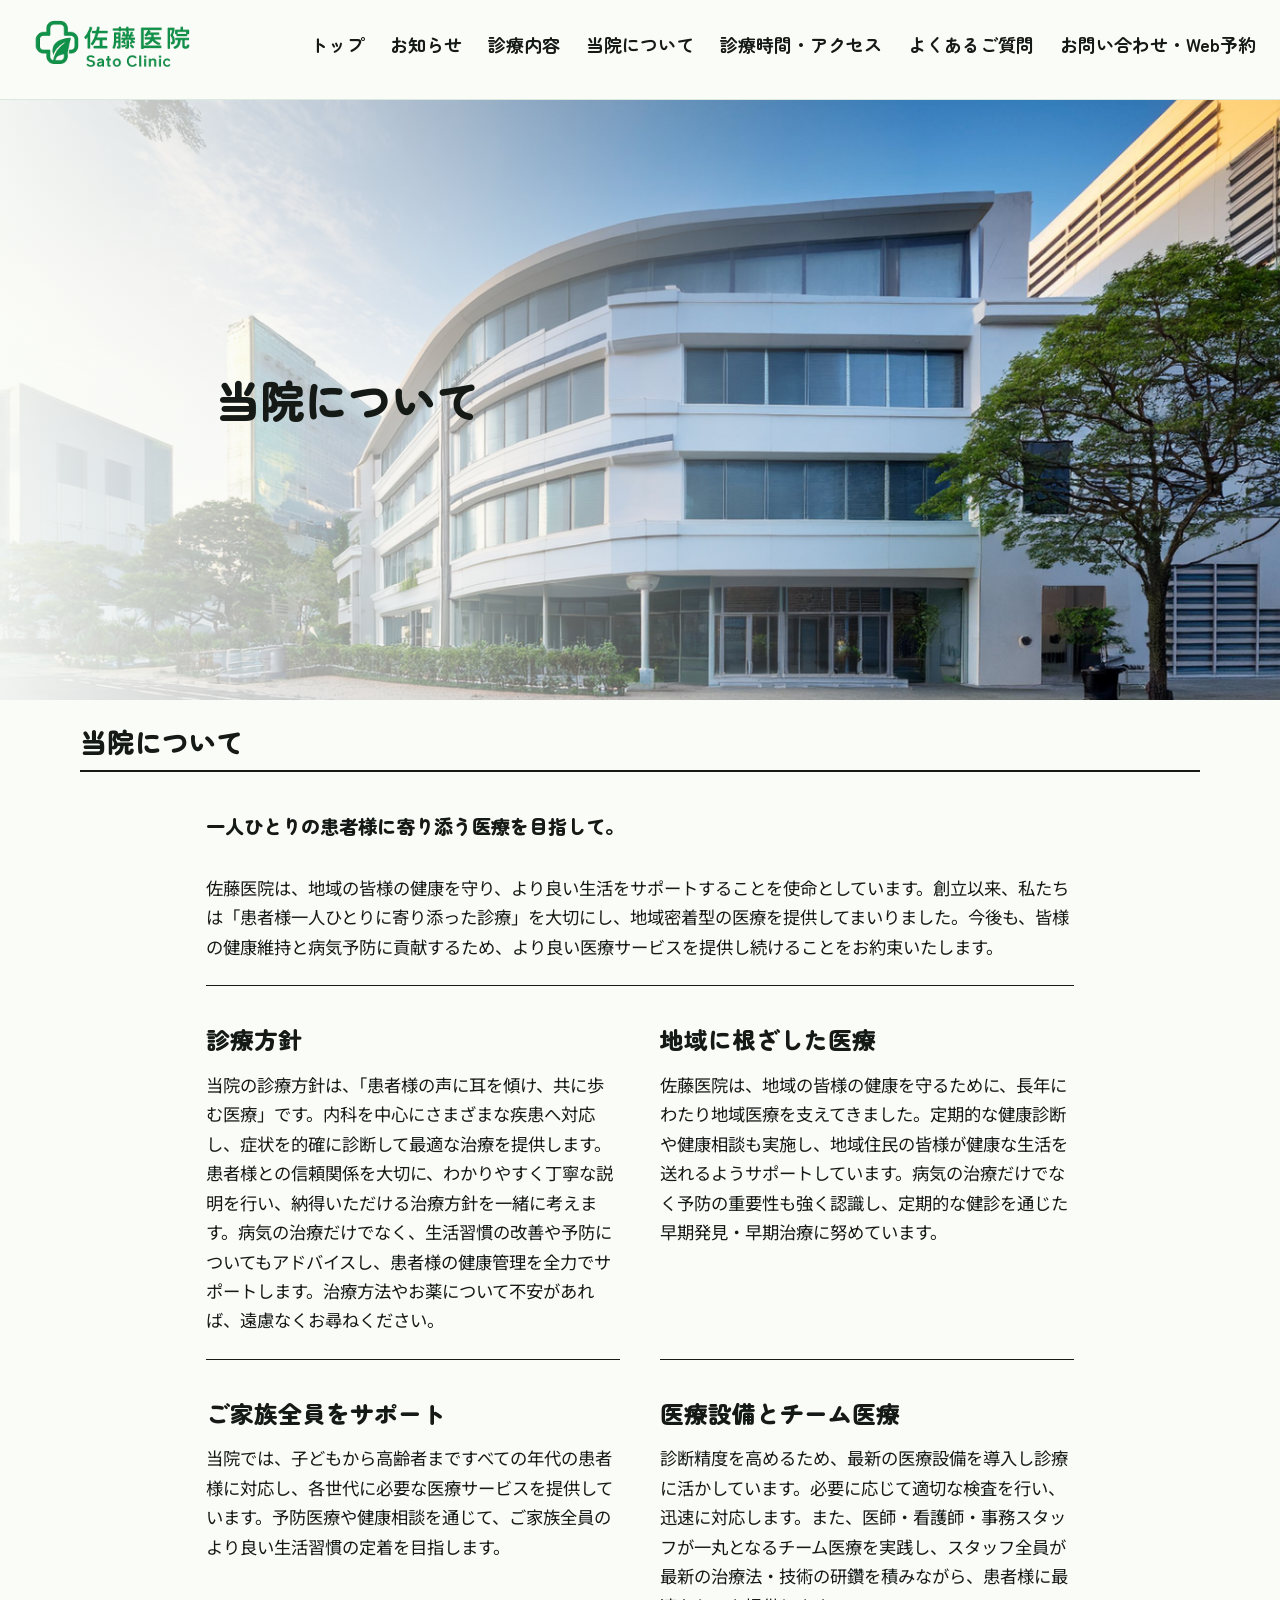
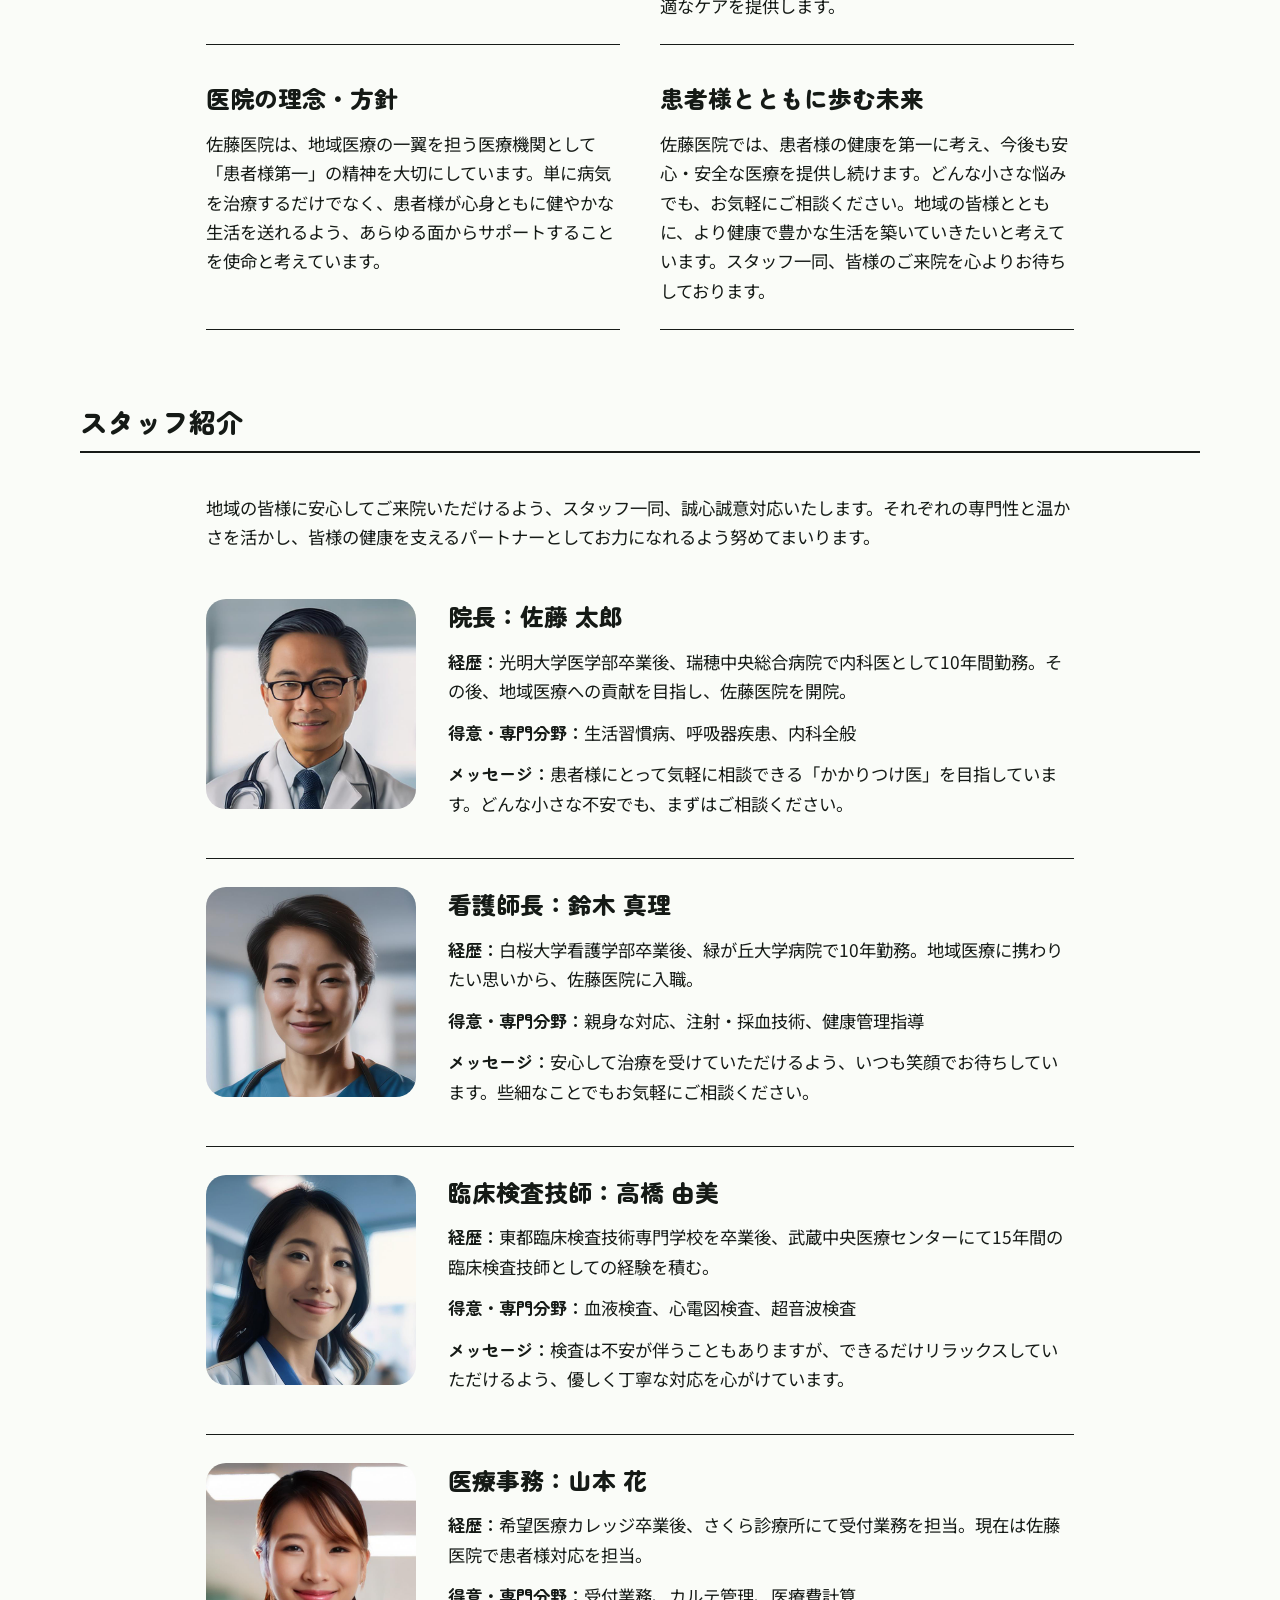
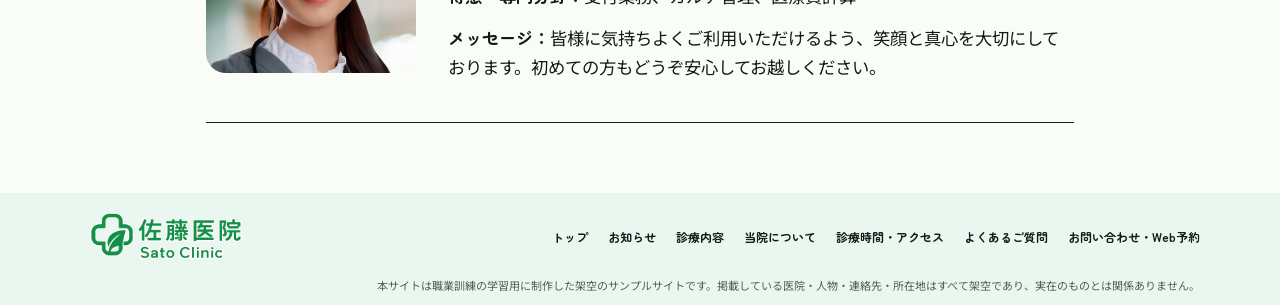
==== commit fc3df0d7: "トップページにスライドショー追加、お問い合わせフォーム追加" ====
--- a/about.html
+++ b/about.html
@@ -8,7 +8,7 @@
         <a href="./about.html">当院について</a>
         <a href="./hours-access.html">診療時間・アクセス</a>
         <a href="./faq.html">よくあるご質問</a>
-        <a href="./index.html#contact">ご予約・お問い合わせ</a>
+        <a href="./contact.html">お問い合わせ・Web予約</a>
       </nav>
       <details class="mobile-nav"><summary aria-label="メニューを開く"><span></span><span></span><span></span></summary>
         <nav class="mobile-menu" aria-label="モバイルナビゲーション">
@@ -18,7 +18,7 @@
         <a href="./about.html">当院について</a>
         <a href="./hours-access.html">診療時間・アクセス</a>
         <a href="./faq.html">よくあるご質問</a>
-        <a href="./index.html#contact">ご予約・お問い合わせ</a>
+        <a href="./contact.html">お問い合わせ・Web予約</a>
       </nav>
       </details>
     </div>
@@ -42,6 +42,6 @@
         <a href="./about.html">当院について</a>
         <a href="./hours-access.html">診療時間・アクセス</a>
         <a href="./faq.html">よくあるご質問</a>
-        <a href="./index.html#contact">ご予約・お問い合わせ</a>
+        <a href="./contact.html">お問い合わせ・Web予約</a>
       </nav></div><p class="footer-notice container">本サイトは職業訓練の学習用に制作した架空のサンプルサイトです。掲載している医院・人物・連絡先・所在地はすべて架空であり、実在のものとは関係ありません。</p></footer>
 </body></html>
--- a/css/style.css
+++ b/css/style.css
@@ -20,7 +20,7 @@
 .mobile-nav{display:none}
 .hero{height:600px;position:relative;isolation:isolate}
 .hero-photo{position:absolute;inset:0;width:100%;height:100%;object-fit:cover;object-position:center 43%;z-index:-2}
-.hero::before{content:"";position:absolute;inset:0;background:linear-gradient(90deg,rgba(194,233,234,.15),transparent 56%);z-index:-1;pointer-events:none}
+.hero::before{content:"";position:absolute;inset:0;background:linear-gradient(90deg,rgba(250,252,248,.8),rgba(250,252,248,.35) 43%,transparent 72%);z-index:-1;pointer-events:none}
 .hero-content{height:100%;position:relative}
 .hero-message{position:absolute;top:65px;left:18px}
 .hero-message h1{font-weight:800;font-family:var(--font-rounded);font-size:44px;line-height:1.35;letter-spacing:.005em;margin-bottom:17px}
@@ -462,6 +462,7 @@
 :is(.news-hero-inner,.page-hero-inner){position:absolute;inset:0;display:flex;align-items:center;padding-left:136px}
 :is(.news-hero,.page-hero) h1{margin:0;font-size:44px;font-weight:800;line-height:1.35}
 :is(.news-page-section,.page-section){margin-top:20px;margin-bottom:70px}
+body#top .news{margin-top:20px}
 :is(.news-page-section,.page-section)>.section-title{margin-bottom:40px}
 .news-articles{width:min(100%,868px);margin-inline:auto;scroll-margin-top:110px}
 .news-page-intro{font-size:16px;line-height:1.7;margin:0 0 20px}
@@ -490,6 +491,7 @@
  :is(.news-hero-inner,.page-hero-inner){align-items:flex-start;padding:28px 0 0}
  :is(.news-hero,.page-hero) h1{font-size:23px;line-height:1.3}
  :is(.news-page-section,.page-section){margin-top:26px;margin-bottom:44px}
+ body#top .news{margin-top:26px}
  :is(.news-page-section,.page-section)>.section-title{margin-bottom:22px}
  .news-articles{scroll-margin-top:80px}
  .news-page-intro{font-size:13px;margin-bottom:6px}
@@ -565,3 +567,124 @@
 .page-main--faq .page-content>.page-intro{line-height:1.45;margin-bottom:6px}
 .page-main--faq .page-content>.page-intro+p{line-height:1.5}
 .faq-question{min-width:0;font-size:calc(1em - 2px)}
+/* Contact / booking information page. Reservations and form submission are not active. */
+.contact-page-body{margin-bottom:70px}
+.contact-breadcrumb{margin:20px 0 36px;font-size:14px}
+.contact-breadcrumb ol{display:flex;flex-wrap:wrap;gap:12px;list-style:none;padding:0;margin:0}
+.contact-breadcrumb li+li::before{content:'›';margin-right:12px}
+.contact-breadcrumb a:hover{text-decoration:underline}
+.contact-booking-layout{display:grid;grid-template-columns:minmax(0,1.55fr) minmax(0,1fr);gap:28px;align-items:start}
+.contact-web-card,.contact-phone-card{background:var(--pale);border-radius:20px;padding:30px}
+.contact-card-title{display:flex;align-items:center;gap:12px;font-size:27px;line-height:1.5;margin:0 0 16px}
+.contact-card-title svg{width:36px;height:36px;flex:none;color:var(--green)}
+.contact-card-title small{font-size:20px}
+.contact-web-card p{margin-bottom:20px}
+.contact-booking-targets{background:rgba(255,255,255,.72);border-radius:12px;padding:22px;margin:24px 0}
+.contact-booking-targets h3{font-size:21px;color:var(--green);margin-bottom:12px}
+.contact-booking-targets ul{padding-left:1.3em;margin:0}
+.contact-booking-targets li+li{margin-top:6px}
+.contact-action{display:flex;align-items:center;justify-content:center;gap:20px;width:min(100%,440px);min-height:56px;margin-inline:auto;padding:12px 24px;border:0;border-radius:40px;background:var(--green-dark);color:#fff;font:700 23px/1.5 var(--font-rounded);text-align:center}
+.contact-action span{font-size:28px;font-weight:400}
+.contact-action:disabled{opacity:.78;cursor:not-allowed}
+.contact-web-card .contact-status{margin:14px 0 0;font-size:13px;line-height:1.65}
+.contact-phone-card{padding:26px}
+.contact-phone-card h2{font-size:20px;line-height:1.5;margin-bottom:16px}
+.contact-phone-number{display:flex;align-items:center;justify-content:center;gap:12px;color:var(--green-dark);font:800 34px/1.4 var(--font-rounded);white-space:nowrap;margin-bottom:14px}
+.contact-phone-number img{width:36px;height:36px;flex:none}
+.contact-phone-card p{font-size:14px;line-height:1.65;margin:0 0 6px}
+.contact-phone-card p:last-child{margin-bottom:0}
+.contact-hours{margin-top:22px}
+.contact-hours h3{font-size:21px;margin-bottom:12px}
+.contact-hours-legend{font-size:13px;margin:8px 0 0}
+.contact-faq-card{display:flex;align-items:center;justify-content:space-between;gap:30px;background:var(--pale);border-radius:16px;padding:26px 30px;margin-top:40px}
+.contact-faq-card h2{font-size:21px;line-height:1.5;margin-bottom:8px}
+.contact-faq-card p{font-size:15px;line-height:1.7;margin:0;max-width:620px}
+.contact-faq-card .pill-link{flex:none;min-width:230px}
+.contact-form-section{margin-top:40px}
+.contact-form-title{display:flex;align-items:center;gap:12px;font-size:27px;line-height:1.5;margin-bottom:14px}
+.contact-form-title svg{width:36px;height:36px;flex:none;color:var(--green)}
+.contact-form-section>p{font-size:16px;line-height:1.7;margin-bottom:14px}
+.contact-form-section .contact-form-notice{font-size:14px;margin-bottom:24px;color:#405a4b}
+.contact-fields{overflow:hidden;border:1px solid #c9cfcb;border-radius:8px}
+.contact-form-row{display:grid;grid-template-columns:232px minmax(0,1fr)}
+.contact-form-row+.contact-form-row{border-top:1px solid #dce5df}
+.contact-form-row label{display:flex;align-items:center;gap:10px;background:var(--pale);padding:18px 22px;font-weight:700;font-family:var(--font-rounded)}
+.contact-required{padding:1px 5px;border-radius:3px;background:#cf2828;color:#fff;font-size:11px;white-space:nowrap}
+.contact-optional{color:#50675a;font-size:12px;white-space:nowrap}
+.contact-field{min-width:0;padding:10px 14px;background:#fff}
+.contact-field input,.contact-field textarea{display:block;width:100%;min-width:0;border:1px solid #adb6b0;border-radius:4px;padding:10px 12px;background:#fff;color:var(--ink);font:inherit;line-height:1.5}
+.contact-field input{min-height:44px}
+.contact-field textarea{resize:vertical;min-height:140px}
+.contact-field input::placeholder,.contact-field textarea::placeholder{color:#737a75;opacity:1}
+.contact-field input:focus-visible,.contact-field textarea:focus-visible{outline:3px solid #177abc;outline-offset:2px}
+.contact-privacy{font-size:13px;line-height:1.7;margin:16px 0 24px}
+.contact-confirm{margin-top:24px}
+@media(min-width:701px) and (max-width:1180px){
+ .contact-booking-layout{grid-template-columns:minmax(0,1.2fr) minmax(0,1fr);gap:20px}
+ .contact-web-card,.contact-phone-card{padding:22px}
+ .contact-card-title{font-size:23px;flex-wrap:wrap}
+ .contact-card-title small{font-size:18px}
+ .contact-phone-number{font-size:27px;gap:8px}
+ .contact-phone-number img{width:28px;height:28px}
+ .contact-hours .schedule-table{font-size:13px}
+ .contact-hours .schedule-table th:first-child{width:94px}
+ .contact-hours .schedule-table tbody th{font-size:12px}
+ .contact-hours .schedule-table tbody td{font-size:16px}
+}
+@media(max-width:700px){
+ .contact-page-body{margin-bottom:44px}
+ .contact-breadcrumb{font-size:12px;margin:20px 0 24px}
+ .contact-booking-layout{grid-template-columns:minmax(0,1fr);gap:26px}
+ .contact-web-card,.contact-phone-card{padding:22px 18px;border-radius:16px}
+ .contact-card-title{font-size:21px;gap:8px}
+ .contact-card-title svg{width:28px;height:28px}
+ .contact-card-title small{font-size:15px}
+ .contact-web-card p,.contact-booking-targets ul{font-size:14px}
+ .contact-booking-targets{padding:18px 14px;margin-block:20px}
+ .contact-booking-targets h3,.contact-phone-card h2,.contact-hours h3{font-size:18px}
+ .contact-action{min-height:48px;font-size:18px;padding:10px 16px;gap:16px}
+ .contact-phone-number{font-size:30px;gap:10px}
+ .contact-phone-number img{width:30px;height:30px}
+ .contact-faq-card{flex-direction:column;align-items:stretch;gap:18px;padding:22px 18px;margin-top:30px}
+ .contact-faq-card h2{font-size:18px}
+ .contact-faq-card p{font-size:14px}
+ .contact-faq-card .pill-link{align-self:center;min-height:40px;font-size:13px}
+ .contact-form-section{margin-top:32px}
+ .contact-form-title{font-size:20px;align-items:flex-start;gap:8px}
+ .contact-form-title svg{width:28px;height:28px}
+ .contact-form-section>p{font-size:14px}
+ .contact-form-section .contact-form-notice{font-size:13px}
+ .contact-form-row{grid-template-columns:minmax(0,1fr)}
+ .contact-form-row label{padding:12px 14px;font-size:14px}
+ .contact-field{padding:12px}
+ .contact-field input,.contact-field textarea{font-size:16px}
+ .contact-privacy{font-size:12px}
+}
+/* Hero cycle: (2500ms hold + 800ms ease-out dissolve) x 4 = 13200ms.
+   Keep the first image opaque below every slide. Outgoing layers remain
+   opaque until covered, so neither the page background nor a third image flashes. */
+.hero-slide{pointer-events:none}
+.hero-slide--patient{opacity:1}
+.hero-slide--hospital,.hero-slide--medical-1,.hero-slide--medical-7{opacity:0;animation-duration:13200ms;animation-timing-function:ease-out;animation-iteration-count:infinite;animation-fill-mode:both}
+.hero-slide--hospital{object-position:center;animation-name:hero-hospital-dissolve}
+.hero-slide--medical-1{object-position:75% 20%;animation-name:hero-medical-1-dissolve}
+.hero-slide--medical-7{object-position:80% 25%;animation-name:hero-medical-7-dissolve}
+@keyframes hero-hospital-dissolve{
+ 0%,18.939394%{opacity:0}
+ 25%,50%{opacity:1}
+ 50.001%,100%{opacity:0}
+}
+@keyframes hero-medical-1-dissolve{
+ 0%,43.939394%{opacity:0}
+ 50%,75%{opacity:1}
+ 75.001%,100%{opacity:0}
+}
+@keyframes hero-medical-7-dissolve{
+ 0%,68.939394%{opacity:0}
+ 75%,93.939394%{opacity:1}
+ 100%{opacity:0}
+}
+@media(prefers-reduced-motion:reduce){
+ .hero-slide{animation:none}
+ .hero-slide--hospital,.hero-slide--medical-1,.hero-slide--medical-7{opacity:0;visibility:hidden}
+}
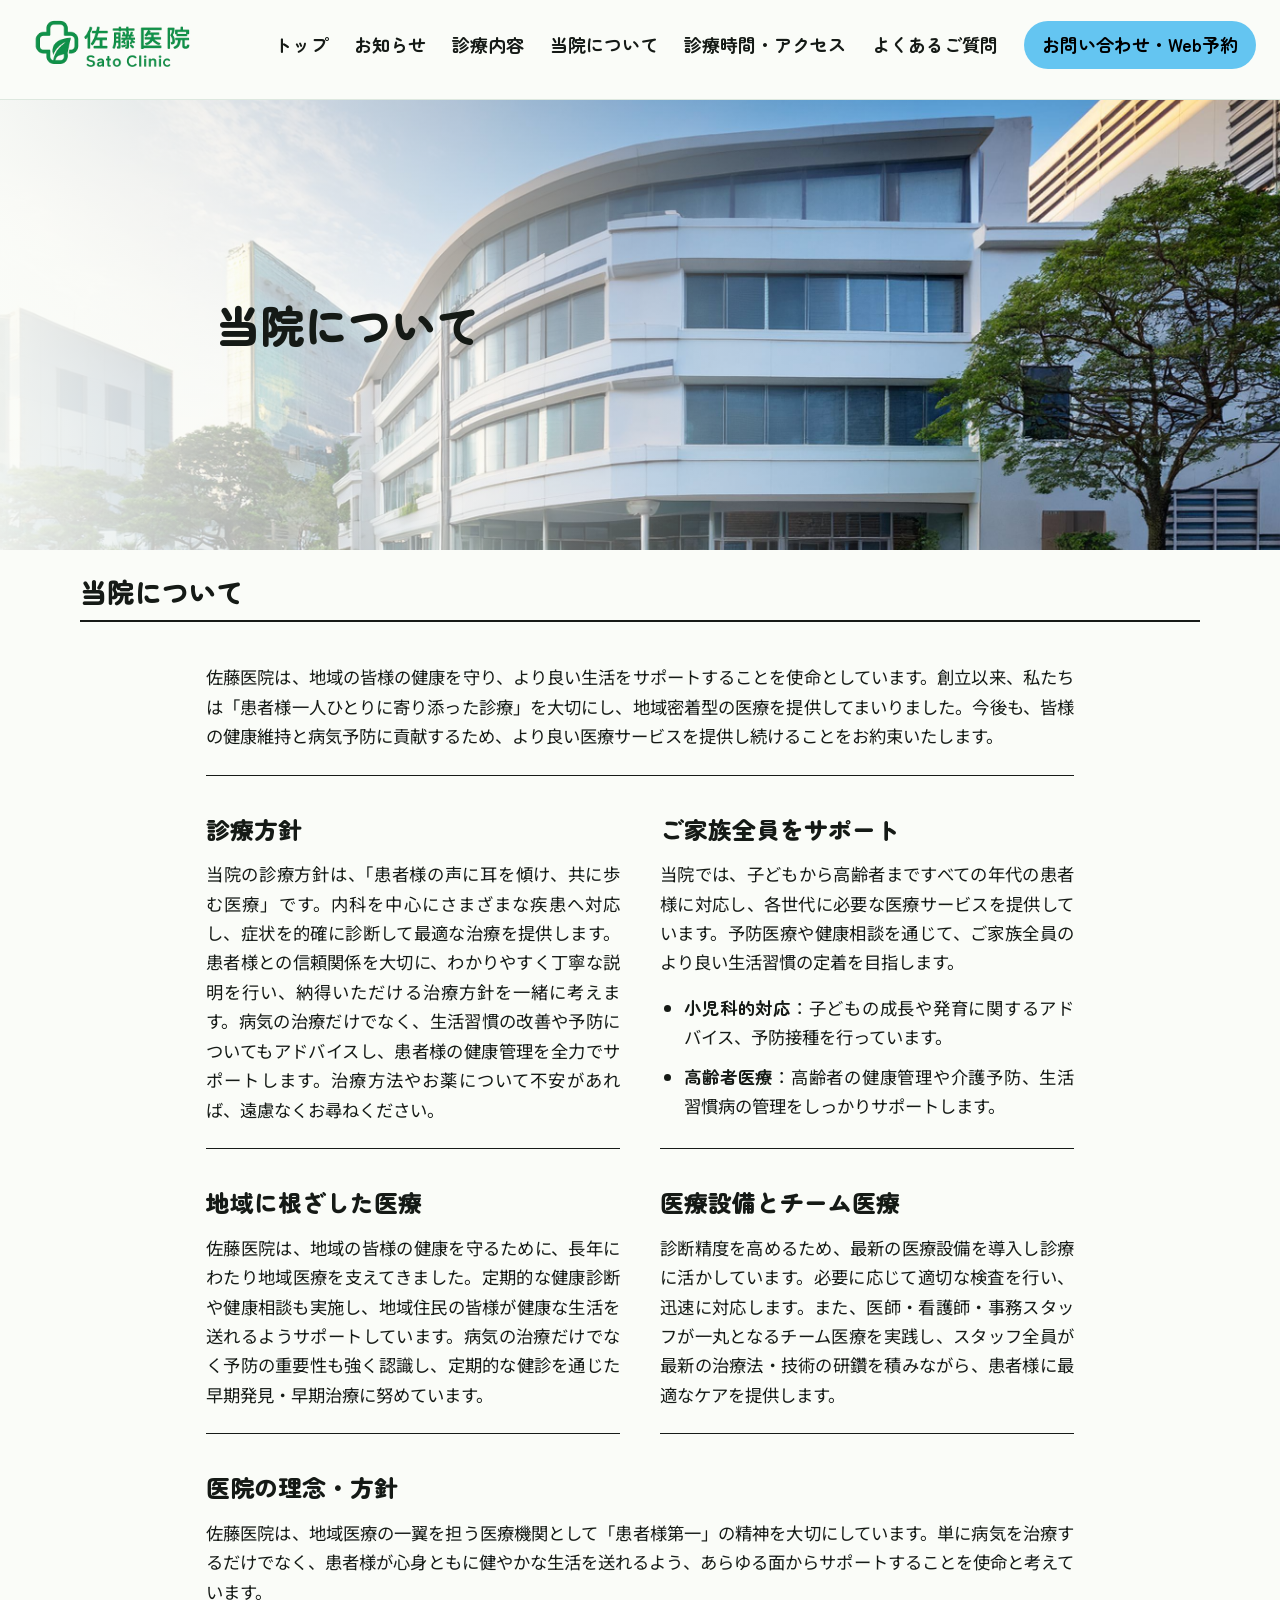
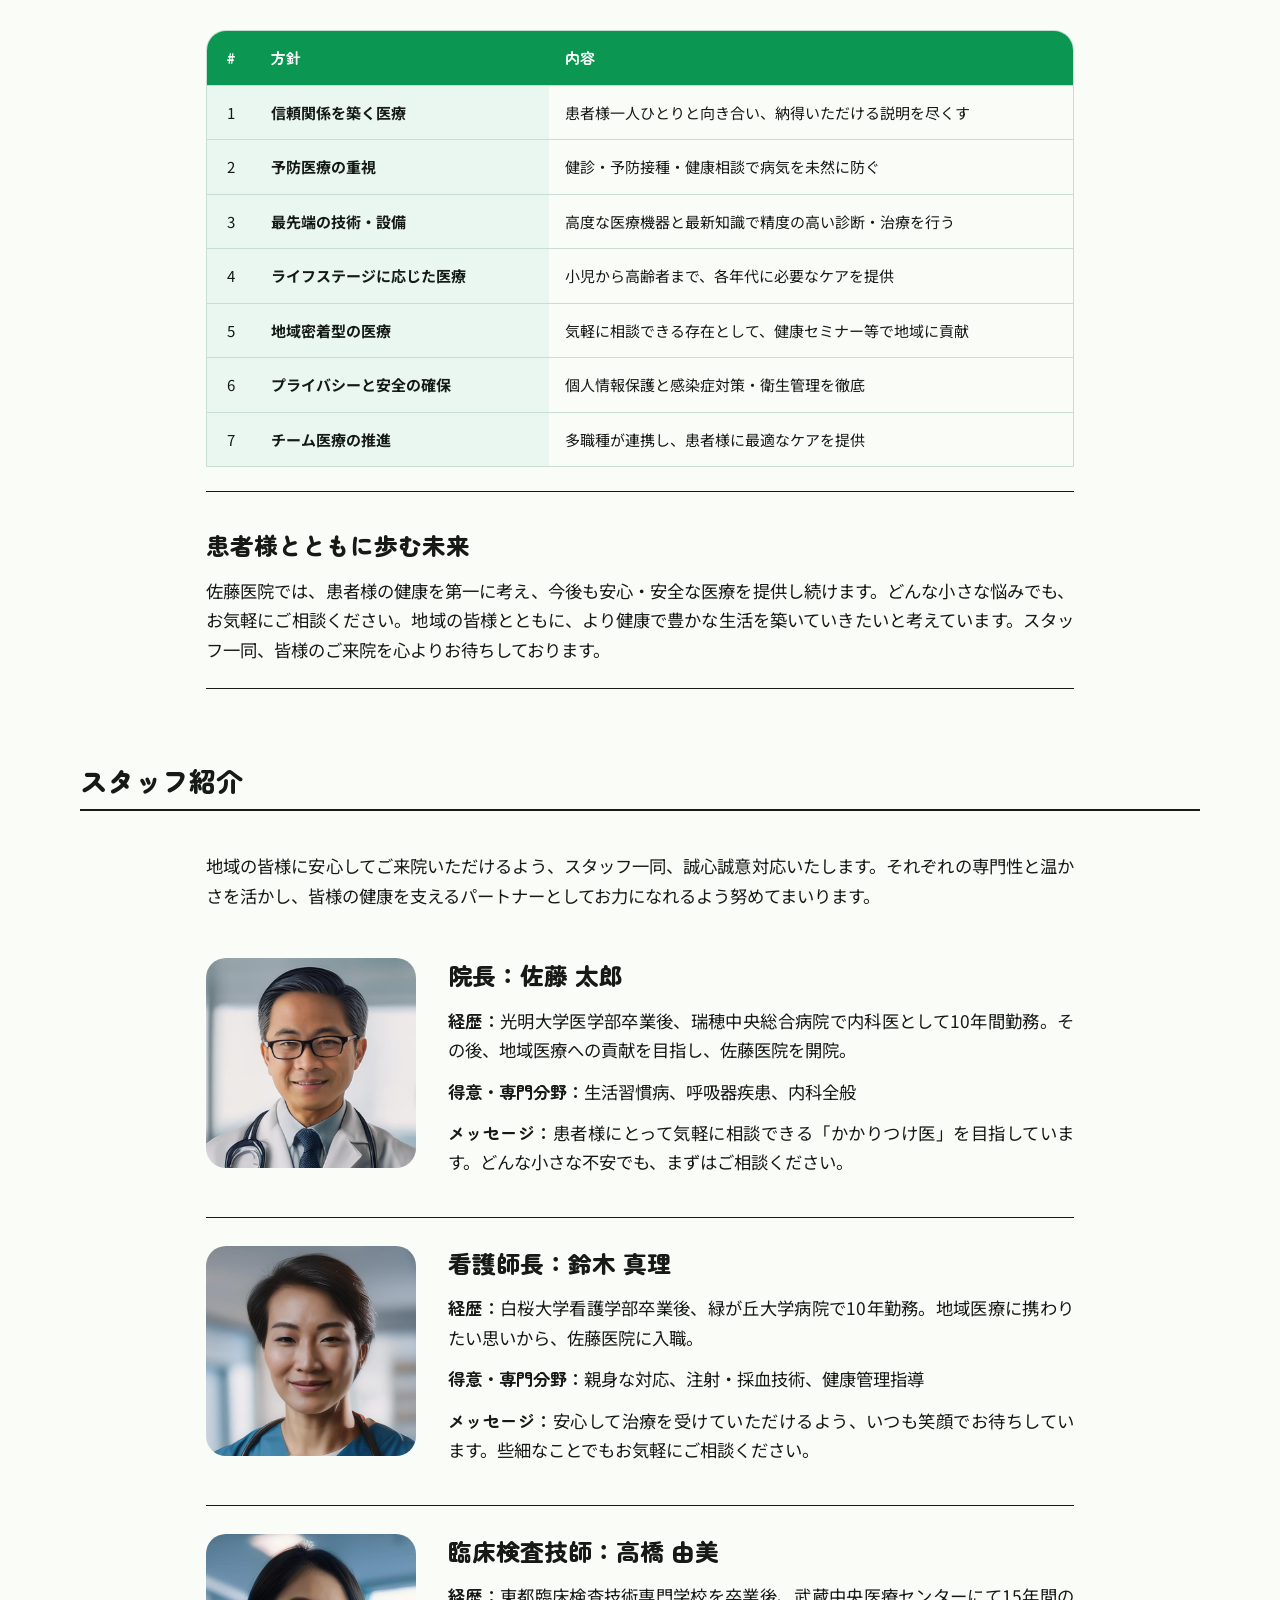
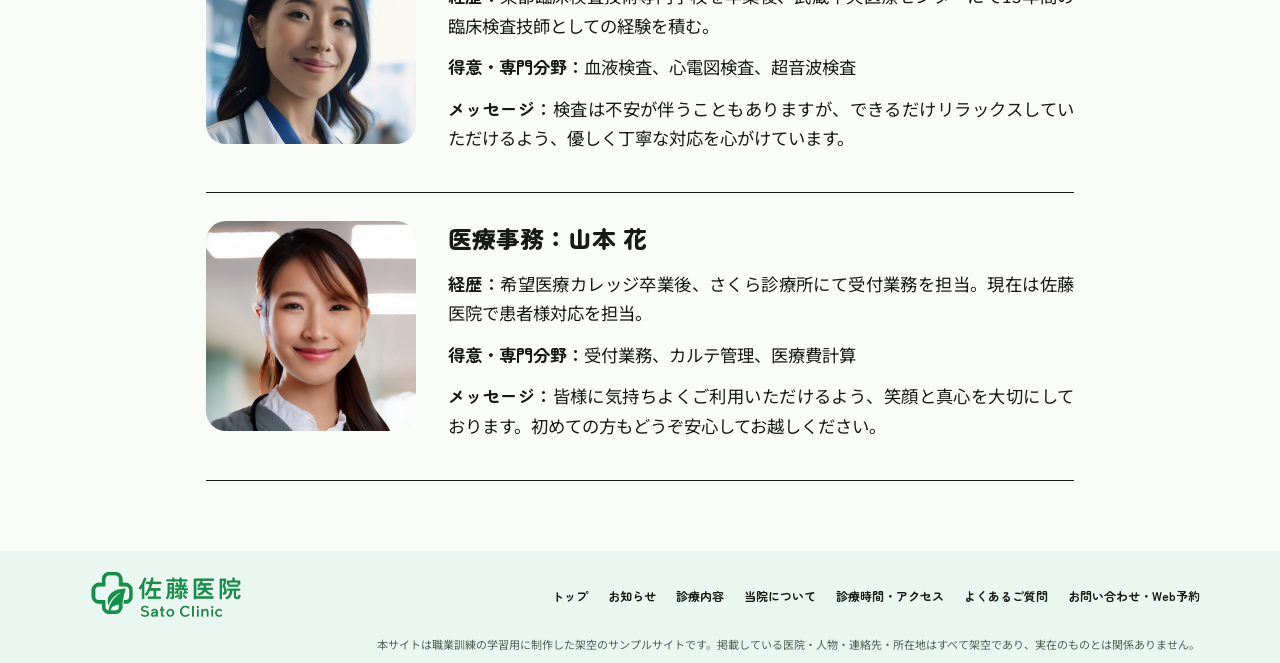
==== commit 11cff1c5: "予約ページ開設、各レイアウト調整" ====
--- a/about.html
+++ b/about.html
@@ -30,7 +30,7 @@
     <div class="page-hero-inner container"><h1 id="page-title">当院について</h1></div>
   </section><section class="container page-section">
     <h2 class="section-title rule-title">当院について</h2>
-    <div class="page-content"><p class="page-intro">一人ひとりの患者様に寄り添う医療を目指して。</p><div class="about-details"><article><p>佐藤医院は、地域の皆様の健康を守り、より良い生活をサポートすることを使命としています。創立以来、私たちは「患者様一人ひとりに寄り添った診療」を大切にし、地域密着型の医療を提供してまいりました。今後も、皆様の健康維持と病気予防に貢献するため、より良い医療サービスを提供し続けることをお約束いたします。</p></article><article><h3>診療方針</h3><p>当院の診療方針は、「患者様の声に耳を傾け、共に歩む医療」です。内科を中心にさまざまな疾患へ対応し、症状を的確に診断して最適な治療を提供します。患者様との信頼関係を大切に、わかりやすく丁寧な説明を行い、納得いただける治療方針を一緒に考えます。病気の治療だけでなく、生活習慣の改善や予防についてもアドバイスし、患者様の健康管理を全力でサポートします。治療方法やお薬について不安があれば、遠慮なくお尋ねください。</p></article><article><h3>地域に根ざした医療</h3><p>佐藤医院は、地域の皆様の健康を守るために、長年にわたり地域医療を支えてきました。定期的な健康診断や健康相談も実施し、地域住民の皆様が健康な生活を送れるようサポートしています。病気の治療だけでなく予防の重要性も強く認識し、定期的な健診を通じた早期発見・早期治療に努めています。</p></article><article><h3>ご家族全員をサポート</h3><p>当院では、子どもから高齢者まですべての年代の患者様に対応し、各世代に必要な医療サービスを提供しています。予防医療や健康相談を通じて、ご家族全員のより良い生活習慣の定着を目指します。</p></article><article><h3>医療設備とチーム医療</h3><p>診断精度を高めるため、最新の医療設備を導入し診療に活かしています。必要に応じて適切な検査を行い、迅速に対応します。また、医師・看護師・事務スタッフが一丸となるチーム医療を実践し、スタッフ全員が最新の治療法・技術の研鑽を積みながら、患者様に最適なケアを提供します。</p></article><article><h3>医院の理念・方針</h3><p>佐藤医院は、地域医療の一翼を担う医療機関として「患者様第一」の精神を大切にしています。単に病気を治療するだけでなく、患者様が心身ともに健やかな生活を送れるよう、あらゆる面からサポートすることを使命と考えています。</p></article><article><h3>患者様とともに歩む未来</h3><p>佐藤医院では、患者様の健康を第一に考え、今後も安心・安全な医療を提供し続けます。どんな小さな悩みでも、お気軽にご相談ください。地域の皆様とともに、より健康で豊かな生活を築いていきたいと考えています。スタッフ一同、皆様のご来院を心よりお待ちしております。</p></article></div></div>
+    <div class="page-content"><div class="about-details"><article><p>佐藤医院は、地域の皆様の健康を守り、より良い生活をサポートすることを使命としています。創立以来、私たちは「患者様一人ひとりに寄り添った診療」を大切にし、地域密着型の医療を提供してまいりました。今後も、皆様の健康維持と病気予防に貢献するため、より良い医療サービスを提供し続けることをお約束いたします。</p></article><article><h3>診療方針</h3><p>当院の診療方針は、「患者様の声に耳を傾け、共に歩む医療」です。内科を中心にさまざまな疾患へ対応し、症状を的確に診断して最適な治療を提供します。患者様との信頼関係を大切に、わかりやすく丁寧な説明を行い、納得いただける治療方針を一緒に考えます。病気の治療だけでなく、生活習慣の改善や予防についてもアドバイスし、患者様の健康管理を全力でサポートします。治療方法やお薬について不安があれば、遠慮なくお尋ねください。</p></article><article><h3>ご家族全員をサポート</h3><p>当院では、子どもから高齢者まですべての年代の患者様に対応し、各世代に必要な医療サービスを提供しています。予防医療や健康相談を通じて、ご家族全員のより良い生活習慣の定着を目指します。</p><ul class="family-support"><li><strong>小児科的対応</strong>：子どもの成長や発育に関するアドバイス、予防接種を行っています。</li><li><strong>高齢者医療</strong>：高齢者の健康管理や介護予防、生活習慣病の管理をしっかりサポートします。</li></ul></article><article><h3>地域に根ざした医療</h3><p>佐藤医院は、地域の皆様の健康を守るために、長年にわたり地域医療を支えてきました。定期的な健康診断や健康相談も実施し、地域住民の皆様が健康な生活を送れるようサポートしています。病気の治療だけでなく予防の重要性も強く認識し、定期的な健診を通じた早期発見・早期治療に努めています。</p></article><article><h3>医療設備とチーム医療</h3><p>診断精度を高めるため、最新の医療設備を導入し診療に活かしています。必要に応じて適切な検査を行い、迅速に対応します。また、医師・看護師・事務スタッフが一丸となるチーム医療を実践し、スタッフ全員が最新の治療法・技術の研鑽を積みながら、患者様に最適なケアを提供します。</p></article><article class="clinic-policy"><h3>医院の理念・方針</h3><p>佐藤医院は、地域医療の一翼を担う医療機関として「患者様第一」の精神を大切にしています。単に病気を治療するだけでなく、患者様が心身ともに健やかな生活を送れるよう、あらゆる面からサポートすることを使命と考えています。</p><table class="policy-table" aria-label="医院の理念・方針"><thead><tr><th scope="col">#</th><th scope="col">方針</th><th scope="col">内容</th></tr></thead><tbody><tr><td>1</td><th scope="row">信頼関係を築く医療</th><td>患者様一人ひとりと向き合い、納得いただける説明を尽くす</td></tr><tr><td>2</td><th scope="row">予防医療の重視</th><td>健診・予防接種・健康相談で病気を未然に防ぐ</td></tr><tr><td>3</td><th scope="row">最先端の技術・設備</th><td>高度な医療機器と最新知識で精度の高い診断・治療を行う</td></tr><tr><td>4</td><th scope="row">ライフステージに応じた医療</th><td>小児から高齢者まで、各年代に必要なケアを提供</td></tr><tr><td>5</td><th scope="row">地域密着型の医療</th><td>気軽に相談できる存在として、健康セミナー等で地域に貢献</td></tr><tr><td>6</td><th scope="row">プライバシーと安全の確保</th><td>個人情報保護と感染症対策・衛生管理を徹底</td></tr><tr><td>7</td><th scope="row">チーム医療の推進</th><td>多職種が連携し、患者様に最適なケアを提供</td></tr></tbody></table></article><article class="clinic-future"><h3>患者様とともに歩む未来</h3><p>佐藤医院では、患者様の健康を第一に考え、今後も安心・安全な医療を提供し続けます。どんな小さな悩みでも、お気軽にご相談ください。地域の皆様とともに、より健康で豊かな生活を築いていきたいと考えています。スタッフ一同、皆様のご来院を心よりお待ちしております。</p></article></div></div>
   </section><section class="container page-section" id="staff">
     <h2 class="section-title rule-title">スタッフ紹介</h2>
     <div class="page-content"><p>地域の皆様に安心してご来院いただけるよう、スタッフ一同、誠心誠意対応いたします。それぞれの専門性と温かさを活かし、皆様の健康を支えるパートナーとしてお力になれるよう努めてまいります。</p><article class="staff-detail" id="staff-sato"><svg class="source-photo" role="img" aria-label="佐藤 太郎" viewBox="1485 170 650 650" preserveAspectRatio="xMidYMid slice"><image href="./img/Doctor_Image/sato_taro.jpg" width="2688" height="1536"/></svg><div><h3>院長：佐藤 太郎</h3><p><strong>経歴：</strong>光明大学医学部卒業後、瑞穂中央総合病院で内科医として10年間勤務。その後、地域医療への貢献を目指し、佐藤医院を開院。</p><p><strong>得意・専門分野：</strong>生活習慣病、呼吸器疾患、内科全般</p><p><strong>メッセージ：</strong>患者様にとって気軽に相談できる「かかりつけ医」を目指しています。どんな小さな不安でも、まずはご相談ください。</p></div></article><article class="staff-detail" id="staff-suzuki"><svg class="source-photo" role="img" aria-label="鈴木 真理" viewBox="1565 80 750 750" preserveAspectRatio="xMidYMid slice"><image href="./img/Doctor_Image/suzuki_mari.jpg" width="2688" height="1536"/></svg><div><h3>看護師長：鈴木 真理</h3><p><strong>経歴：</strong>白桜大学看護学部卒業後、緑が丘大学病院で10年勤務。地域医療に携わりたい思いから、佐藤医院に入職。</p><p><strong>得意・専門分野：</strong>親身な対応、注射・採血技術、健康管理指導</p><p><strong>メッセージ：</strong>安心して治療を受けていただけるよう、いつも笑顔でお待ちしています。些細なことでもお気軽にご相談ください。</p></div></article><article class="staff-detail" id="staff-takahashi"><svg class="source-photo" role="img" aria-label="高橋 由美" viewBox="940 50 800 800" preserveAspectRatio="xMidYMid slice"><image href="./img/Doctor_Image/takahashi_yumi.jpg" width="2688" height="1536"/></svg><div><h3>臨床検査技師：高橋 由美</h3><p><strong>経歴：</strong>東都臨床検査技術専門学校を卒業後、武蔵中央医療センターにて15年間の臨床検査技師としての経験を積む。</p><p><strong>得意・専門分野：</strong>血液検査、心電図検査、超音波検査</p><p><strong>メッセージ：</strong>検査は不安が伴うこともありますが、できるだけリラックスしていただけるよう、優しく丁寧な対応を心がけています。</p></div></article><article class="staff-detail" id="staff-yamamoto"><svg class="source-photo" role="img" aria-label="山本 花" viewBox="275 5 690 690" preserveAspectRatio="xMidYMid slice"><image href="./img/Doctor_Image/yamamoto_hana.jpg" width="2688" height="1536"/></svg><div><h3>医療事務：山本 花</h3><p><strong>経歴：</strong>希望医療カレッジ卒業後、さくら診療所にて受付業務を担当。現在は佐藤医院で患者様対応を担当。</p><p><strong>得意・専門分野：</strong>受付業務、カルテ管理、医療費計算</p><p><strong>メッセージ：</strong>皆様に気持ちよくご利用いただけるよう、笑顔と真心を大切にしております。初めての方もどうぞ安心してお越しください。</p></div></article></div>
--- a/css/style.css
+++ b/css/style.css
@@ -36,7 +36,7 @@
 .schedule-mini tbody th{font-size:11px;font-weight:400;padding:5px 2px 5px 8px;text-align:left}
 .schedule-mini tbody td{font-size:16px;padding:3px 1px;font-weight:700;font-family:var(--font-rounded)}
 .schedule-mini tbody tr{border-bottom:1px dashed #cbd1ce}
-.schedule-mini .sunday,.hours-table .sunday{color:#f5aab1}
+.schedule-mini .sunday,.hours-table .sunday{color:#FFC0C3}
 .hero-hours .schedule-mini table{font-size:16px}
 .hero-hours .schedule-mini{border-radius:20px 20px 0 0;overflow:hidden}
 .hero-hours .schedule-mini th:first-child{width:116px;text-align:right;padding-left:0;padding-right:8px}
@@ -53,7 +53,7 @@
 .cta .chevron{font-size:30px;font-weight:400;margin-left:auto;line-height:1}
 .cta-phone{background:var(--green);border-radius:22px 22px 0 0}
 .cta-book{background:var(--blue);border-radius:22px 22px 0 0}
-.cta-access{background:var(--pale);color:var(--ink);border-radius:22px 22px 0 0;font-size:15px;line-height:1.35}
+.cta-access{background:var(--pale);color:var(--ink);border-radius:22px 22px 0 0;font-size:24px;line-height:1.35}
 .cta-access svg{width:28px;height:28px}
 .cta-access small{display:block;font-size:12px;font-weight:700;font-family:var(--font-rounded)}
 .mobile-opening-hours{display:none}
@@ -184,7 +184,7 @@
 @media(max-width:1180px) and (min-width:701px){
  .site-header{height:80px}.site-logo{width:145px}.desktop-nav{gap:15px;font-size:16.5px}
  .hero{height:530px}.hero-message h1{font-size:36px}.hero-hours{width:560px;top:190px}
- .cta{font-size:18px;gap:10px}.cta-access{font-size:13px}
+ .cta{font-size:18px;gap:10px}.cta-access{font-size:18px}
  .greeting-layout{grid-template-columns:42% 1fr;gap:30px;padding:0}.greeting-photo{height:530px}.greeting-copy{font-size:19px}
  .service-card{grid-template-columns:135px 1fr;min-height:140px}.service-icon{width:135px;height:135px}.service-copy h3{font-size:calc(17px + 2pt)}.service-copy p{font-size:calc(18px - 2pt)}
  .staff-grid{padding-inline:0;gap:20px}.staff-card{grid-template-columns:150px 1fr;min-height:150px;gap:15px}.staff-card>img,.staff-card>.source-photo{width:150px;height:150px}.staff-copy h3{font-size:calc(17px + 2pt)}.staff-copy p{font-size:calc(18px - 2pt)}
@@ -296,13 +296,13 @@
  .hours-table tbody td{font-size:15px}
  .hours-notes{order:3;font-size:11px;margin:14px 0 0;line-height:1.6}
  .hours-notes p{margin-bottom:0}
- .hours-notes p:first-child{display:none}
+ .hours-notes p:first-child{display:block}
  .reception{font-size:12px;padding:13px 0 0;font-weight:500;line-height:1.65}
  .reception h3{font-size:14px;margin:0 0 2px}
  .reception p{margin:0 0 10px}
  .reception p span{display:inline;margin-right:13px;white-space:nowrap}
  .reception .legend{margin:0}
- .reception .legend::before{content:'休診日\a木曜・土曜午後・日曜\a';white-space:pre;display:block;margin:8px 0;font-size:12px}
+ .reception .legend::before{content:none}
  .access{margin-top:58px;margin-bottom:47px}
  .access .section-title{margin-bottom:12px}
  .access-layout{display:flex;flex-direction:column;gap:14px;padding:0 16px;align-items:stretch}
@@ -447,7 +447,7 @@
 .schedule-table tbody td{font-size:20px;font-weight:700;font-family:var(--font-rounded);padding:6px 1px}
 .schedule-table tbody tr{background:transparent;border:0}
 .schedule-table tbody th,.schedule-table tbody td{border-bottom:1px dashed #cbd1ce}
-.schedule-table .sunday{color:#f5aab1}
+.schedule-table .sunday{color:#FFC0C3}
 @media(max-width:700px){
  table.schedule-table{font-size:13px}
  .schedule-table thead th{padding:7px 0}
@@ -457,7 +457,7 @@
  .schedule-table th:last-child,.schedule-table td:last-child{width:36px}
 }
 /* News page: layout based on the supplied finished design. */
-:is(.news-hero,.page-hero){position:relative;height:600px}
+:is(.news-hero,.page-hero){position:relative;height:450px}
 :is(.news-hero-photo,.page-hero-photo){width:100%;height:100%;object-fit:cover;object-position:center}
 :is(.news-hero-inner,.page-hero-inner){position:absolute;inset:0;display:flex;align-items:center;padding-left:136px}
 :is(.news-hero,.page-hero) h1{margin:0;font-size:44px;font-weight:800;line-height:1.35}
@@ -469,7 +469,8 @@
 .news-article{display:grid;grid-template-columns:140px minmax(0,1fr);gap:28px;align-items:center;padding:24px 0;border-bottom:1px solid var(--line)}
 .news-article time,.news-article .news-date{font-family:var(--font-rounded);font-size:17px;font-weight:700;line-height:1.5;color:var(--ink);white-space:nowrap}
 .news-article-copy{min-width:0}
-.news-article h3{margin:0 0 10px;font-size:calc(21px + 2pt);font-weight:800;line-height:1.5;overflow-wrap:anywhere}
+.news-article h3{margin:0 0 10px;overflow-wrap:anywhere}
+.news-article h3,.news-list a>span:nth-child(2){font-family:var(--font-rounded);font-size:calc(21px + 2pt);font-weight:800;line-height:1.5}
 .news-article p{margin:0;font-size:calc(20px - 2pt);line-height:1.55;overflow-wrap:anywhere}
 .news-pagination{display:flex;align-items:center;justify-content:center;gap:18px;margin-top:54px;font-family:var(--font-rounded)}
 .news-pagination a,.news-pagination button{display:inline-flex;align-items:center;justify-content:center;width:48px;height:48px;flex:none;border:0;border-radius:50%;padding:0;background:#d9d9d9;color:var(--ink);font:700 18px/1 var(--font-rounded);text-align:center}
@@ -478,15 +479,15 @@
 .news-pagination-gap{width:30px;text-align:center;font-size:18px;font-weight:700}
 .news-pagination .news-pagination-next{background:transparent;font-size:30px;font-weight:400}
 @media(min-width:701px) and (max-width:1180px){
- :is(.news-hero,.page-hero){height:560px}
+ :is(.news-hero,.page-hero){height:420px}
  :is(.news-hero-inner,.page-hero-inner){padding-left:60px}
  :is(.news-hero,.page-hero) h1{font-size:36px}
  .news-article{grid-template-columns:120px minmax(0,1fr);gap:24px}
- .news-article h3{font-size:calc(17px + 2pt)}
+ .news-article h3,.news-list a>span:nth-child(2){font-size:calc(17px + 2pt)}
  .news-article p{font-size:calc(18px - 2pt)}
 }
 @media(max-width:700px){
- :is(.news-hero,.page-hero){height:338px}
+ :is(.news-hero,.page-hero){height:254px}
  :is(.news-hero-photo,.page-hero-photo){object-position:65% center}
  :is(.news-hero-inner,.page-hero-inner){align-items:flex-start;padding:28px 0 0}
  :is(.news-hero,.page-hero) h1{font-size:23px;line-height:1.3}
@@ -497,7 +498,8 @@
  .news-page-intro{font-size:13px;margin-bottom:6px}
  .news-article{grid-template-columns:minmax(0,1fr);gap:10px;padding:24px 0}
  .news-article time,.news-article .news-date{font-size:13px}
- .news-article h3{font-size:calc(13px + 2pt);margin-bottom:10px}
+ .news-article h3{margin-bottom:10px}
+ .news-article h3,.news-list a>span:nth-child(2){font-size:calc(13px + 2pt)}
  .news-article p{font-size:14px;line-height:1.7}
  .news-pagination{gap:8px;margin-top:32px}
  .news-pagination a,.news-pagination button{width:36px;height:36px;font-size:14px}
@@ -557,7 +559,7 @@
  .page-main .faq-item .faq-answer{font-size:14px}
  .page-main .page-content>.faq-group{margin-bottom:32px}
 }
-.page-main--about .page-content .page-intro{font-family:var(--font-rounded);font-size:clamp(16px,1.5vw,20px);font-weight:800;line-height:1.5}
+.page-main--about .page-content .page-intro,.page-main--services .page-content .page-intro{font-family:var(--font-rounded);font-size:clamp(16px,1.5vw,20px);font-weight:800;line-height:1.5}
 .page-main .faq-item>summary{display:grid;grid-template-columns:auto minmax(0,1fr) 20px;align-items:baseline;gap:10px;margin-bottom:0;list-style:none;cursor:pointer}
 .faq-item>summary::-webkit-details-marker{display:none}
 .faq-item>summary::before{margin-right:0}
@@ -568,11 +570,7 @@
 .page-main--faq .page-content>.page-intro+p{line-height:1.5}
 .faq-question{min-width:0;font-size:calc(1em - 2px)}
 /* Contact / booking information page. Reservations and form submission are not active. */
-.contact-page-body{margin-bottom:70px}
-.contact-breadcrumb{margin:20px 0 36px;font-size:14px}
-.contact-breadcrumb ol{display:flex;flex-wrap:wrap;gap:12px;list-style:none;padding:0;margin:0}
-.contact-breadcrumb li+li::before{content:'›';margin-right:12px}
-.contact-breadcrumb a:hover{text-decoration:underline}
+.contact-page-body{margin-top:32px;margin-bottom:70px}
 .contact-booking-layout{display:grid;grid-template-columns:minmax(0,1.55fr) minmax(0,1fr);gap:28px;align-items:start}
 .contact-web-card,.contact-phone-card{background:var(--pale);border-radius:20px;padding:30px}
 .contact-card-title{display:flex;align-items:center;gap:12px;font-size:27px;line-height:1.5;margin:0 0 16px}
@@ -600,6 +598,7 @@
 .contact-faq-card h2{font-size:21px;line-height:1.5;margin-bottom:8px}
 .contact-faq-card p{font-size:15px;line-height:1.7;margin:0;max-width:620px}
 .contact-faq-card .pill-link{flex:none;min-width:230px}
+.contact-form-title+.contact-faq-card{margin:0 0 24px}
 .contact-form-section{margin-top:40px}
 .contact-form-title{display:flex;align-items:center;gap:12px;font-size:27px;line-height:1.5;margin-bottom:14px}
 .contact-form-title svg{width:36px;height:36px;flex:none;color:var(--green)}
@@ -632,8 +631,7 @@
  .contact-hours .schedule-table tbody td{font-size:16px}
 }
 @media(max-width:700px){
- .contact-page-body{margin-bottom:44px}
- .contact-breadcrumb{font-size:12px;margin:20px 0 24px}
+ .contact-page-body{margin-top:26px;margin-bottom:44px}
  .contact-booking-layout{grid-template-columns:minmax(0,1fr);gap:26px}
  .contact-web-card,.contact-phone-card{padding:22px 18px;border-radius:16px}
  .contact-card-title{font-size:21px;gap:8px}
@@ -688,3 +686,235 @@
  .hero-slide{animation:none}
  .hero-slide--hospital,.hero-slide--medical-1,.hero-slide--medical-7{opacity:0;visibility:hidden}
 }
+/* Align the greeting photo and text with this section's heading rule. */
+.greeting .greeting-layout{width:100%;min-width:0;padding:0}
+.greeting .greeting-photo{width:100%;height:auto;aspect-ratio:1;margin:0}
+.greeting .greeting-copy{width:100%;min-width:0;font-size:17px;line-height:1.7}
+.greeting .greeting-copy p{margin-bottom:12px}
+@media(min-width:701px){
+ .greeting .greeting-layout{grid-template-columns:repeat(2,minmax(0,1fr));gap:32px;align-items:stretch}
+ .greeting .greeting-photo{height:100%;min-height:0}
+ .greeting .greeting-copy{display:flex;flex-direction:column;align-self:stretch}
+ .greeting .greeting-copy .desktop-sign{margin:auto 0 0;padding-top:16px;text-align:right}
+}
+@media(max-width:700px){
+ .greeting .greeting-layout{gap:0;align-items:stretch}
+ .greeting .greeting-copy{font-size:15px;line-height:1.7}
+}
+/* TOP news titles: midway between the original and article-heading sizes. */
+.news-list a>span:nth-child(2){font-size:20px}
+@media(min-width:701px) and (max-width:1180px){
+ .news-list a>span:nth-child(2){font-size:18px}
+}
+@media(max-width:700px){
+ .news-list a>span:nth-child(2){font-size:13px}
+}
+.hero-cta .cta{transition:min-height .22s ease-out,filter .2s}
+@media(min-width:701px) and (hover:hover) and (pointer:fine) and (prefers-reduced-motion:no-preference){
+ .hero-cta .cta:hover{min-height:74px}
+}
+.site-header a[href="./contact.html"]{display:inline-flex;align-items:center;justify-content:center;padding:8px 18px;border-bottom:0;border-radius:999px;background:var(--blue);color:#000}
+/* Shorter inner-page heroes: keep faces visible and away from page titles. */
+.news-hero,.page-main--services .page-hero,.page-main--faq .page-hero,.page-main--contact .page-hero{background:#fff}
+:is(.news-hero-photo,.page-main--services .page-hero-photo,.page-main--faq .page-hero-photo,.page-main--contact .page-hero-photo){width:min(100%,787.5px);margin-left:auto;object-fit:contain;object-position:right center;mask-image:linear-gradient(90deg,transparent,#000 12%)}
+@media(min-width:701px) and (max-width:1180px){
+ :is(.news-hero-photo,.page-main--services .page-hero-photo,.page-main--faq .page-hero-photo,.page-main--contact .page-hero-photo){width:min(100%,735px)}
+}
+@media(max-width:1024px){
+ .page-main--contact .page-hero h1{max-width:6em}
+}
+@media(max-width:700px){
+ :is(.news-hero-photo,.page-main--services .page-hero-photo,.page-main--faq .page-hero-photo,.page-main--contact .page-hero-photo){width:100%}
+}
+/* Body copy: Japanese punctuation rules and aligned paragraph edges. */
+:is(.section-intro,.greeting-copy>p:not(.greeting-sign),.about-description>p,.service-copy p,.staff-copy p,.page-content p,.faq-answer,.news-article-copy p,.contact-web-card>p,.contact-faq-card p,.contact-form-section>p,.contact-privacy,.family-support li,.policy-table td){text-align:justify;text-justify:inter-character;line-break:strict;word-break:normal;overflow-wrap:break-word;text-wrap:pretty}
+.text-keep,.reception-line>span{white-space:nowrap}
+.reception-line{display:inline-block;max-width:100%;text-align:left;line-height:1.7}
+.hours-notes .reception-line{margin-bottom:2px}
+.contact-hours .hours-notes{font-size:13px;line-height:1.7;margin-top:12px}
+.page-main .about-details>.clinic-policy,.page-main .about-details>.clinic-future{grid-column:1/-1}
+.family-support{padding-left:1.4em;margin:16px 0 0}
+.family-support li+li{margin-top:10px}
+.policy-table{width:100%;table-layout:fixed;border-spacing:0;border:1px solid #c6dfd2;border-radius:20px 20px 0 0;overflow:hidden;margin-top:24px;font-size:15px;line-height:1.7}
+.policy-table th,.policy-table td{padding:14px 16px;vertical-align:top;border-bottom:1px solid #c6dfd2}
+.policy-table thead{background:var(--green);color:#fff;text-align:left;font-family:var(--font-rounded)}
+.policy-table thead th:first-child{width:48px;text-align:center}
+.policy-table thead th:nth-child(2){width:34%}
+.policy-table tbody th{background:var(--pale);text-align:left;font-weight:700}
+.policy-table tbody td:first-child{text-align:center;background:var(--pale)}
+.policy-table tbody tr:last-child>*{border-bottom:0}
+@media(max-width:700px){
+ .policy-table{font-size:13px}
+ .policy-table th,.policy-table td{padding:10px 8px}
+ .policy-table thead th:first-child{width:30px}
+ .policy-table thead th:nth-child(2){width:35%}
+}
+/* Reservation input demo. Styles are scoped to keep existing pages unchanged. */
+.reservation-site{--font-rounded:"Noto Sans JP",sans-serif;background:#fff}
+.reservation-page{width:min(calc(100% - 40px),760px);margin:40px auto 72px;font-family:"Noto Sans JP",sans-serif;line-height:1.8}
+.reservation-page [hidden]{display:none!important}
+.reservation-page h1{font-size:30px;margin:16px 0 10px}
+.reservation-page h2{font-size:23px;line-height:1.5;margin:0 0 28px}
+.reservation-page h3{font-size:20px;margin:0}
+.reservation-back-link{color:var(--green-dark);text-decoration:underline;text-underline-offset:4px}
+.reservation-lead{margin-bottom:24px}
+.reservation-notice{background:var(--pale);border-left:4px solid var(--green);padding:18px 20px;margin:24px 0;font-size:15px}
+.reservation-notice p{margin:6px 0 0}
+.reservation-progress{display:grid;grid-template-columns:repeat(4,minmax(0,1fr));list-style:none;padding:0;margin:32px 0;gap:8px}
+.reservation-progress li{display:flex;flex-direction:column;align-items:center;text-align:center;gap:8px;font-size:15px;border-bottom:3px solid #dce7e0;padding:0 0 12px;color:#4b5e52}
+.reservation-progress li span{display:grid;place-items:center;width:34px;height:34px;border-radius:50%;background:#edf2ef;font-weight:700}
+.reservation-progress [aria-current="step"]{border-color:var(--green-dark);color:var(--green-dark);font-weight:700}
+.reservation-progress [aria-current="step"] span{background:var(--green-dark);color:#fff}
+.reservation-form{border:1px solid #d2e2d9;border-radius:12px;padding:32px}
+.reservation-page fieldset{min-width:0;margin:0 0 28px;padding:0;border:0}
+.reservation-page legend,.reservation-field>label{display:block;font-size:18px;font-weight:700;margin-bottom:12px}
+.reservation-required{display:inline-block;vertical-align:middle;background:var(--pale);color:#29563b;font-size:12px;padding:1px 6px;border-radius:3px;margin-left:6px}
+.reservation-options{display:grid;grid-template-columns:repeat(2,minmax(0,1fr));gap:12px}
+.reservation-options label,.reservation-time-options label{display:flex;align-items:center;gap:10px;min-height:52px;padding:12px 16px;border:1px solid #a9bcb0;border-radius:6px;cursor:pointer;background:#fff}
+.reservation-page input[type="radio"]{width:20px;height:20px;margin:0;flex:none;accent-color:var(--green-dark)}
+.reservation-options label:has(:checked),.reservation-time-options label:has(:checked){background:var(--green-dark);border-color:var(--green-dark);color:#fff}
+.reservation-page :focus-visible{outline:3px solid #177abc;outline-offset:3px}
+.reservation-page button,.reservation-page input{font:inherit}
+.reservation-page button{cursor:pointer}
+.reservation-page button:disabled{cursor:not-allowed}
+.reservation-help{color:#455b4c;font-size:14px;margin:0 0 16px}
+.reservation-calendar{border:1px solid #c8dbd0;border-radius:8px;padding:16px}
+.reservation-calendar-nav{display:flex;align-items:center;justify-content:space-between;gap:12px;margin-bottom:16px}
+.reservation-calendar-nav button{width:44px;height:44px;border:1px solid #a9bcb0;border-radius:6px;background:#fff;font-size:26px}
+.reservation-calendar table{width:100%;table-layout:fixed;border-collapse:collapse;text-align:center}
+.reservation-calendar th{font-weight:500;padding-bottom:8px;font-size:14px}
+.reservation-calendar td{padding:3px}
+.reservation-calendar td button{width:100%;min-height:44px;border:1px solid #b8d3c3;border-radius:5px;background:var(--pale);color:var(--ink);padding:6px 0}
+.reservation-calendar td button[aria-pressed="true"]{background:var(--green-dark);border-color:var(--green-dark);color:#fff;font-weight:700}
+.reservation-calendar button:disabled{background:#f1f2f1;color:#6a716c;border-color:#e4e7e5}
+.reservation-calendar .reservation-help{margin:12px 0 0}
+.reservation-time-options{display:grid;grid-template-columns:repeat(4,minmax(0,1fr));gap:10px}
+.reservation-time-options label{justify-content:center;gap:6px;padding:10px 6px;font-size:16px}
+.reservation-field{margin-bottom:24px}
+.reservation-field input{width:100%;min-height:52px;padding:12px;border:1px solid #94a69b;border-radius:5px;background:#fff;color:var(--ink)}
+.reservation-field input[aria-invalid="true"]{border:2px solid #b32f2f}
+.reservation-error{color:#a51f24;font-size:14px;margin:8px 0 0;line-height:1.6}
+.reservation-error:empty{display:none}
+.reservation-review{margin:24px 0;border-top:1px solid #d2e2d9}
+.reservation-review>div{display:grid;grid-template-columns:150px minmax(0,1fr);border-bottom:1px solid #d2e2d9}
+.reservation-review dt{background:var(--pale);font-weight:700;padding:14px}
+.reservation-review dd{margin:0;padding:14px;overflow-wrap:anywhere;white-space:pre-wrap}
+.reservation-edit-links{display:flex;flex-wrap:wrap;gap:12px;margin-bottom:24px}
+.reservation-edit-links button{border:1px solid #8ba996;color:var(--green-dark);background:#fff;border-radius:5px;padding:10px 14px}
+.reservation-actions{display:flex;justify-content:space-between;gap:16px;margin-top:32px}
+.reservation-button{display:inline-flex;justify-content:center;align-items:center;min-height:52px;min-width:150px;border:1px solid var(--green-dark);border-radius:8px;padding:12px 24px;background:var(--green-dark);color:#fff;font-weight:700}
+.reservation-button-back{background:#fff;color:var(--green-dark)}
+#reservation-next{margin-left:auto}
+.reservation-confirm{width:100%;background:#e1e7e3;color:#49594f;border-color:#d0dad4}
+.reservation-step-status{text-align:center;font-size:14px;color:#455b4c;margin:18px 0 0}
+@media(max-width:700px){
+ .reservation-page{width:calc(100% - 32px);margin:26px auto 44px}
+ .reservation-page h1{font-size:26px}
+ .reservation-page h2{font-size:21px}
+ .reservation-notice{padding:16px;font-size:14px}
+ .reservation-progress{gap:4px;margin:26px 0}
+ .reservation-progress li{font-size:12px}
+ .reservation-form{padding:20px 14px}
+ .reservation-options{grid-template-columns:minmax(0,1fr)}
+ .reservation-time-options{grid-template-columns:repeat(2,minmax(0,1fr))}
+ .reservation-calendar{padding:12px 4px}
+ .reservation-calendar-nav{padding-inline:8px}
+ .reservation-calendar td{padding:2px}
+ .reservation-calendar td button{min-height:42px}
+ .reservation-calendar .reservation-help{padding-inline:8px}
+ .reservation-review>div{grid-template-columns:minmax(0,1fr)}
+ .reservation-review dt{padding:10px 12px}
+ .reservation-review dd{padding:12px}
+ .reservation-button{min-width:0;flex:1;padding-inline:16px}
+}
+/* Align hours labels and colons, allowing the time values to wrap on phones. */
+.hours-info-row{display:grid;grid-template-columns:4em .8em minmax(0,1fr);align-items:start;text-align:left;line-height:1.7}
+.hours-info-label{white-space:nowrap;text-align:justify;text-align-last:justify;text-justify:inter-character}
+.hours-info-value{min-width:0;overflow-wrap:break-word}
+.hours-period{display:inline-block;white-space:nowrap}
+.schedule-notes{font-size:14px;line-height:1.7;margin-top:10px;text-align:left}
+.schedule-notes p{font:inherit;line-height:inherit;margin:0}
+.contact-phone-card .hours-info-row{font-size:14px;margin-bottom:6px}
+:is(#top #hours,.page-main--hours-access #hours) .hours-layout{display:block;width:min(100%,900px);padding:0;margin-inline:auto}
+:is(#top #hours,.page-main--hours-access #hours) .hours-table-wrap{padding:22px;border:1px solid #e3ede6;border-radius:27px;background:rgba(255,255,255,.94)}
+:is(#top #hours,.page-main--hours-access #hours) .schedule-table{font-size:18px}
+:is(#top #hours,.page-main--hours-access #hours) .schedule-table th:first-child{width:140px}
+:is(#top #hours,.page-main--hours-access #hours) .schedule-table thead th{padding-block:11px}
+:is(#top #hours,.page-main--hours-access #hours) .schedule-table tbody th{font-size:17px;padding-block:10px}
+:is(#top #hours,.page-main--hours-access #hours) .schedule-table tbody td{font-size:22px;padding-block:8px}
+:is(#top #hours,.page-main--hours-access #hours) .schedule-notes{font-size:18px;line-height:1.8;margin-top:14px}
+:is(#top #hours,.page-main--hours-access #hours) .schedule-notes>p:last-child{margin-top:4px}
+@media(max-width:700px){
+ :is(#top #hours,.page-main--hours-access #hours) .hours-table-wrap{padding:0;border:0;border-radius:0;background:transparent}
+ :is(#top #hours,.page-main--hours-access #hours) .schedule-table{font-size:14px}
+ :is(#top #hours,.page-main--hours-access #hours) .schedule-table th:first-child{width:100px}
+ :is(#top #hours,.page-main--hours-access #hours) .schedule-table thead th{padding-block:9px}
+ :is(#top #hours,.page-main--hours-access #hours) .schedule-table tbody th{font-size:13px;padding-block:8px}
+ :is(#top #hours,.page-main--hours-access #hours) .schedule-table tbody td{font-size:17px;padding-block:5px}
+ :is(#top #hours,.page-main--hours-access #hours) .schedule-notes{font-size:16px}
+}
+/* TOP first-view refinement; photos, slide animation and other sections stay intact. */
+#top .hero-message h1{font-size:44px;font-weight:700;color:#1f302b}
+#top .hero-message p{font-size:18px;font-weight:400;color:#43534d;line-height:1.65}
+#top .hero-hours{width:576px;padding:14px 18px 12px}
+#top :is(.hero-hours,.mobile-opening-hours) .schedule-table thead{background:#087c42}
+#top :is(.hero-hours,.mobile-opening-hours) .schedule-table thead .sunday{color:#FFC0C3}
+#top .hero-hours .schedule-table thead th{padding-block:7px}
+#top .hero-hours .schedule-table tbody th{padding-block:6px}
+#top .hero-hours .schedule-table tbody td{padding-block:4px}
+#top .hero-cta .cta{grid-template-columns:28px minmax(0,1fr) 28px;gap:14px}
+#top .hero-cta .cta>span:nth-child(2){font-size:22px;white-space:nowrap}
+#top .hero-cta .cta svg,#top .hero-cta .cta .cta-icon{width:28px;height:28px}
+#top .hero-cta .cta-phone{background:#087c42}
+#top .hero-cta .cta-book{background:#d8eef8;color:#214e68}
+#top .hero-cta .cta-book .cta-icon{filter:brightness(0) saturate(100%) invert(25%) sepia(25%) saturate(1100%) hue-rotate(157deg) brightness(92%) contrast(90%)}
+@media(min-width:701px) and (max-width:1180px){
+ #top .hero-message h1{font-size:40px}
+ #top .hero-hours{width:504px}
+ #top .hero-cta .cta{gap:10px;padding-inline:14px}
+ #top .hero-cta .cta>span:nth-child(2){font-size:20px}
+}
+@media(max-width:700px){
+ #top .hero-message{background:rgba(239,249,245,.95)}
+ #top .hero-message h1{font-size:clamp(22px,6.5vw,26px)}
+ #top .hero-message p{font-size:14px;line-height:1.6}
+ #top .mobile-opening-hours .schedule-table thead th{padding-block:6px}
+ #top .mobile-opening-hours .schedule-table tbody th{padding-block:4px}
+ #top .mobile-opening-hours .schedule-table tbody td{padding-block:2px}
+ #top .hero-cta .cta{grid-template-columns:18px minmax(0,1fr) 8px;gap:4px;padding-inline:6px}
+ #top .hero-cta .cta>span:nth-child(2){font-size:clamp(11px,3.3vw,14px)}
+ #top .hero-cta .cta svg,#top .hero-cta .cta .cta-icon{width:18px;height:18px}
+}
+#top .hero-hours .schedule-notes>p:last-child{text-wrap:pretty}
+/* Mobile contact bar: a wider phone column and two compact links. */
+@media(max-width:700px){
+ body#top{padding-bottom:calc(44px + env(safe-area-inset-bottom,0px))}
+ html:has(body#top){scroll-padding-bottom:calc(44px + env(safe-area-inset-bottom,0px))}
+ #top .hero-cta{grid-template-columns:minmax(0,1.8fr) minmax(0,1.15fr) minmax(0,1fr);grid-template-rows:44px}
+ #top .hero-cta .cta{grid-column:auto;grid-row:auto;grid-template-columns:16px minmax(0,1fr) 6px;gap:2px;padding-inline:3px}
+ #top .hero-cta .cta>span:nth-child(2){font-size:clamp(10px,2.8vw,12px)}
+ #top .hero-cta .cta-phone>span:nth-child(2){font-size:clamp(11px,3.2vw,14px)}
+ #top .hero-cta .cta svg,#top .hero-cta .cta .cta-icon{width:16px;height:16px}
+ #top .hero-cta .cta .chevron{font-size:16px}
+ #top .hero-cta .cta-book{border-radius:0}
+ #top .hero-cta .cta-access{border-radius:0 18px 0 0}
+ :is(#top .mobile-opening-hours,#top #hours,.page-main--hours-access #hours) .schedule-notes{font-size:clamp(10.5px,3.3vw,14px);line-height:1.8}
+ :is(#top .mobile-opening-hours,#top #hours,.page-main--hours-access #hours) .hours-info-value{white-space:nowrap}
+}
+/* Mobile inner-page photos share their original 7:4 ratio, without letterboxing. */
+@media(max-width:700px){
+ :is(.news-hero,.page-hero){height:calc(100vw * 4 / 7)}
+ .news-hero .news-hero-photo,.page-main .page-hero-photo{width:100%;object-fit:cover;object-position:right center}
+ .page-main--contact .page-hero h1{max-width:none;font-size:clamp(17px,4.8vw,21px);line-height:1.35}
+ .page-main--contact .page-hero h1 span{white-space:nowrap}
+}
+
+/* Center the TOP access details in the stacked mobile layout. */
+@media(max-width:700px){
+ #top #access .access-layout{align-items:center}
+ #top #access .map-link{margin-inline:auto}
+ #top #access .access-copy{width:100%;text-align:center}
+}
+/* Opening-hours weekday labels: consistent type with weekend accent colors. */
+.schedule-table thead th:not(:first-child){font-size:inherit;font-weight:700}
+.schedule-table thead th:nth-child(7){color:#A9D5F5}
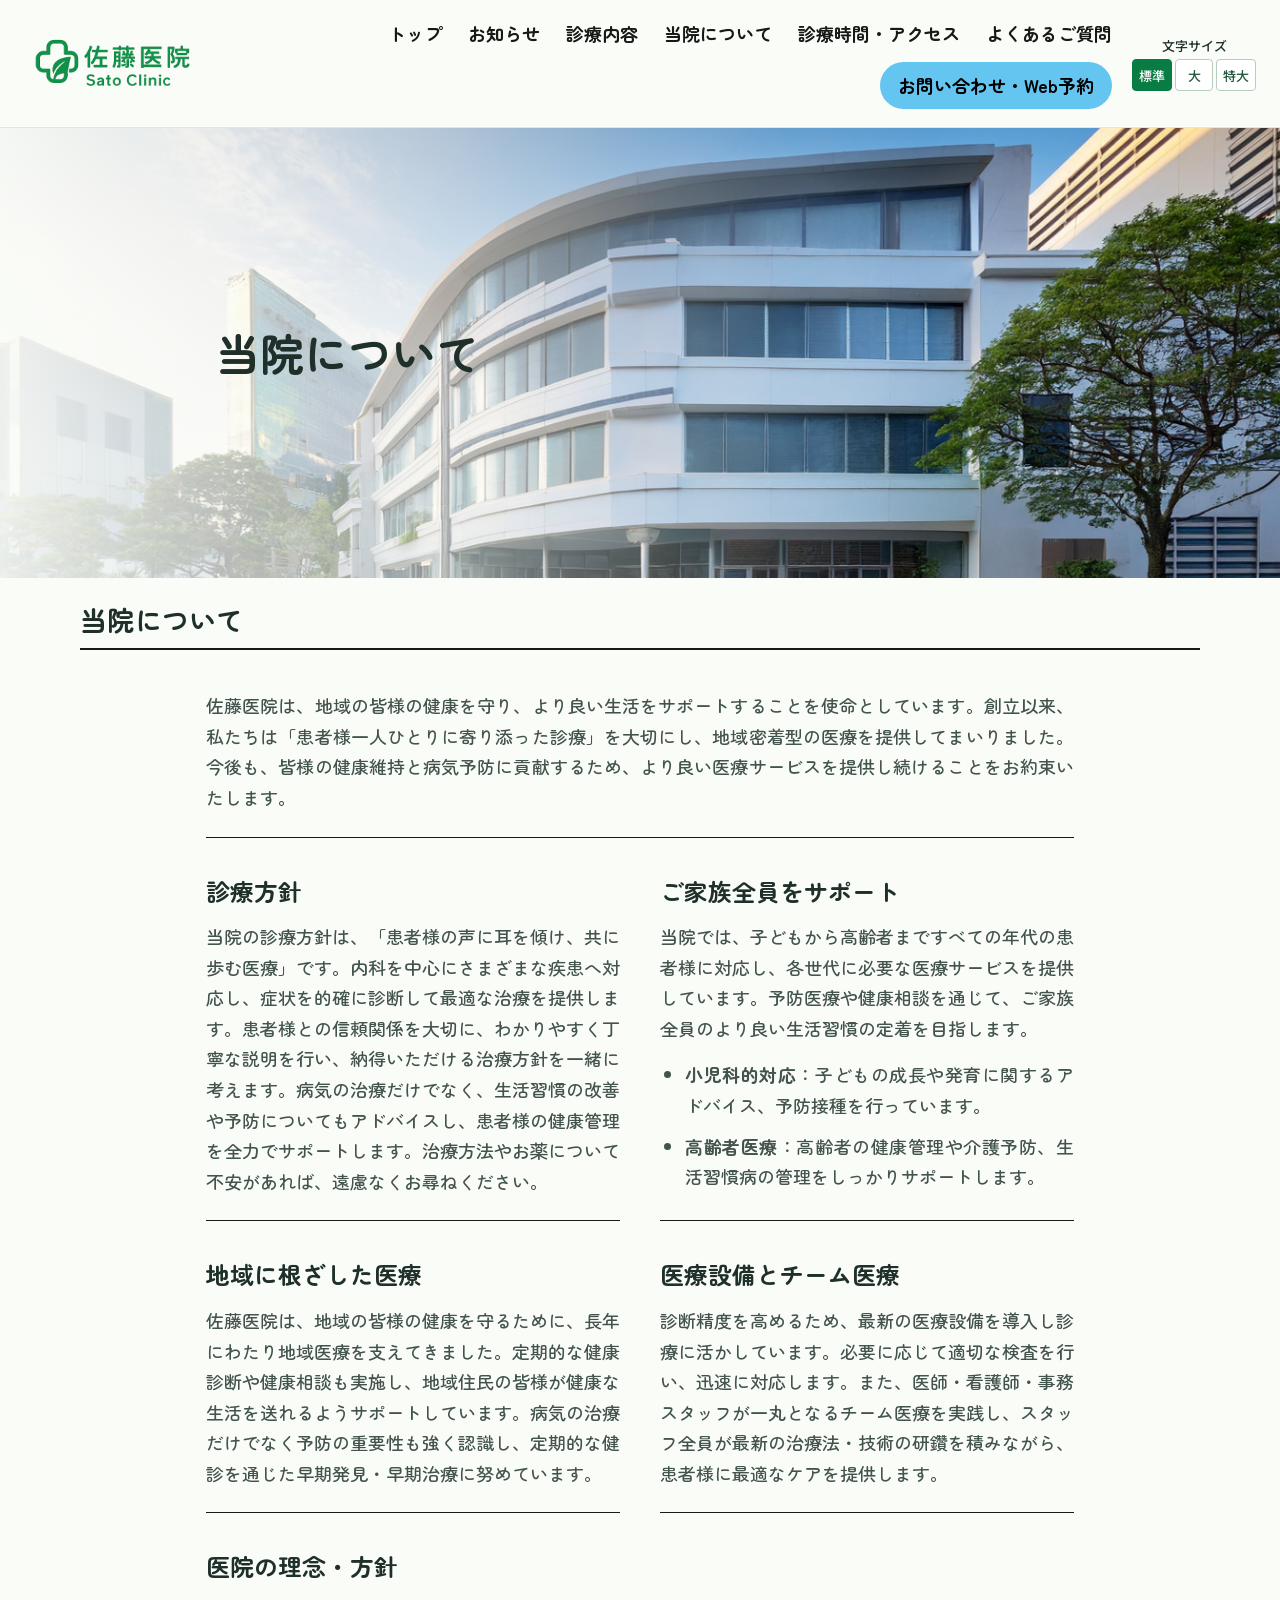
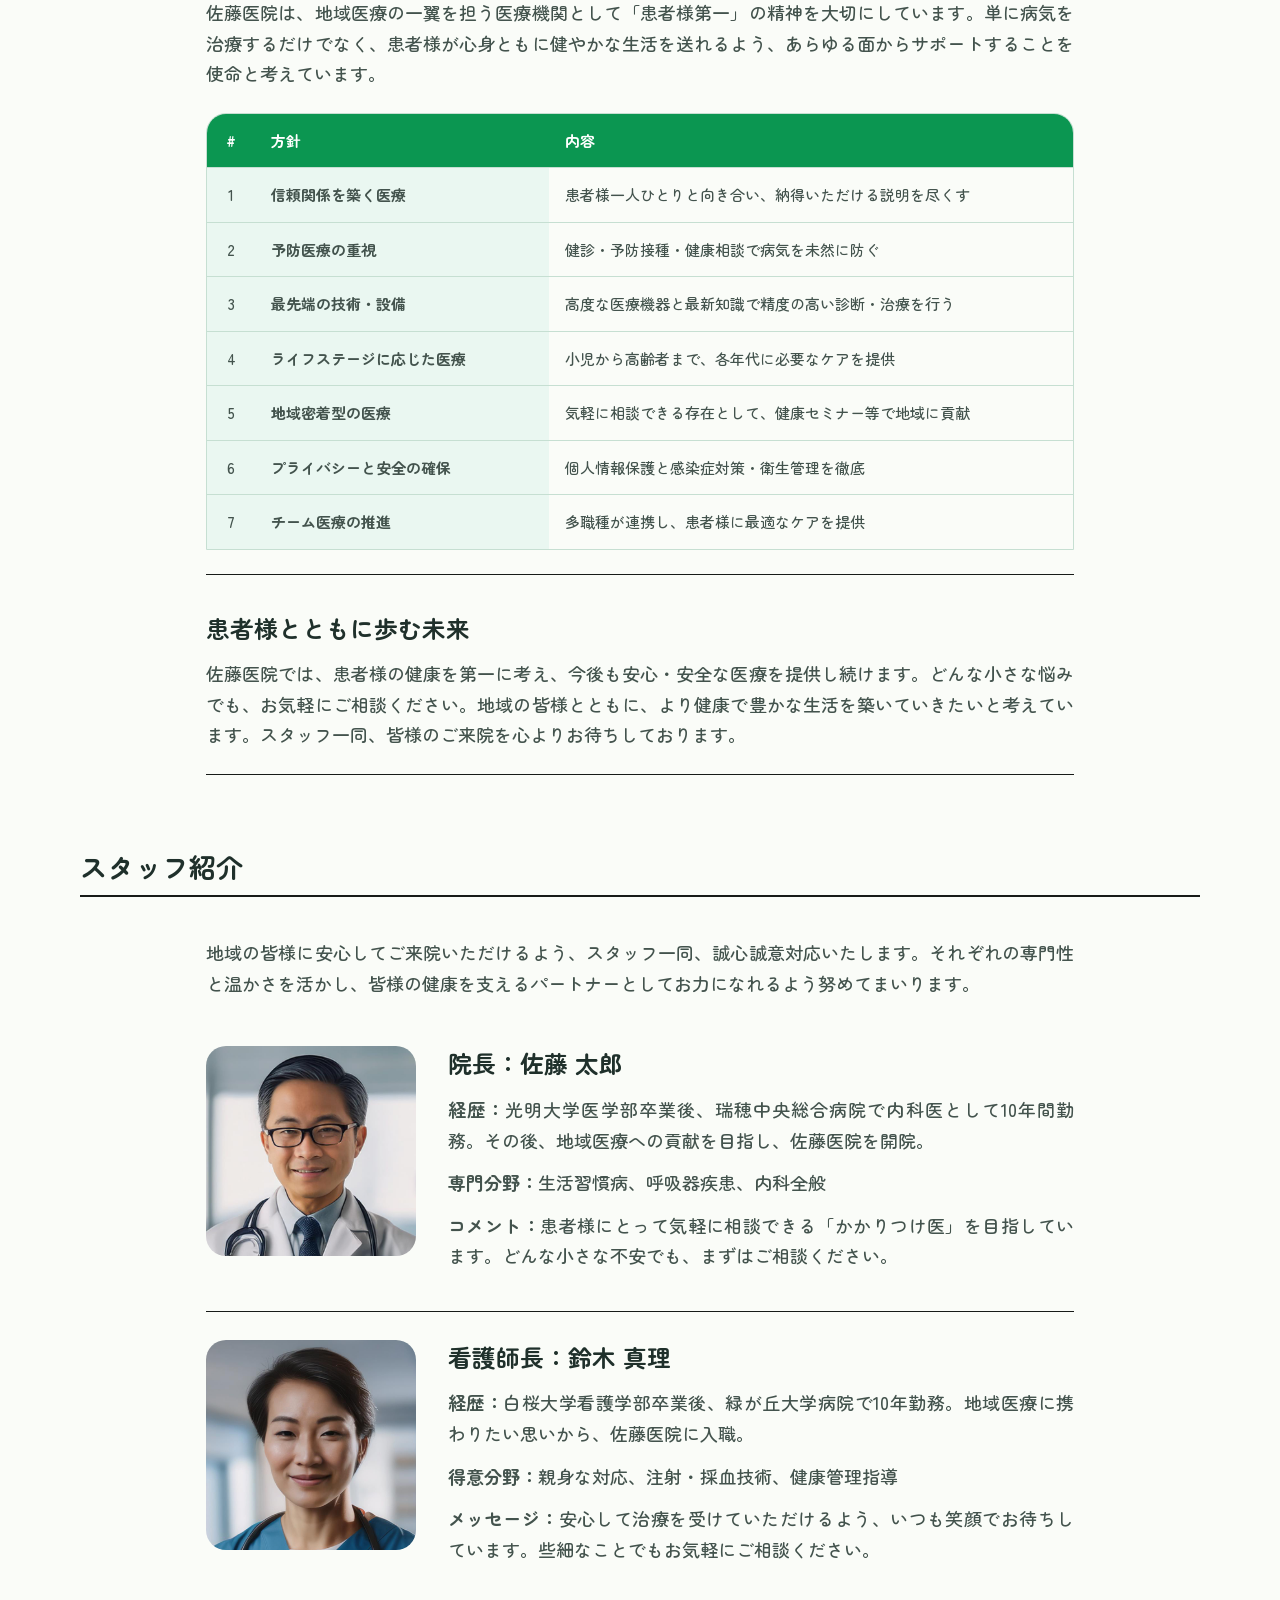
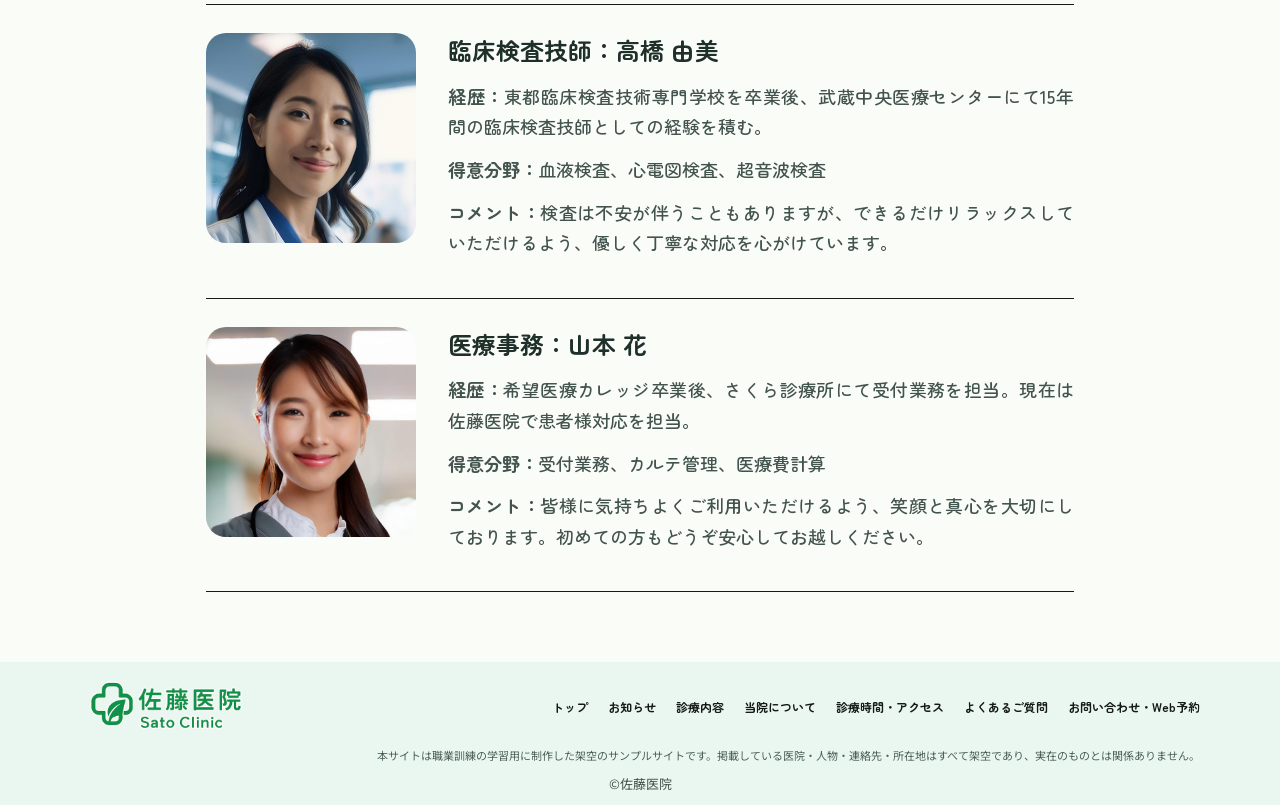
==== commit 518523a4: "文字サイズ変更機能追加、" ====
--- a/about.html
+++ b/about.html
@@ -1,4 +1,4 @@
-<!DOCTYPE html><html lang="ja"><head><meta charset="UTF-8"><meta name="viewport" content="width=device-width, initial-scale=1.0"><meta name="robots" content="noindex, nofollow"><meta name="description" content="佐藤医院の学習用サンプルサイトです。"><title>当院について | 佐藤医院</title><link rel="preconnect" href="https://fonts.googleapis.com"><link rel="preconnect" href="https://fonts.gstatic.com" crossorigin><link href="https://fonts.googleapis.com/css2?family=Noto+Sans+JP:wght@400;500;600;700;800&family=Zen+Maru+Gothic:wght@400;500;700;900&display=swap" rel="stylesheet"><link rel="stylesheet" href="./css/style.css"></head><body><header class="site-header">
+<!DOCTYPE html><html lang="ja"><head><meta charset="UTF-8"><meta name="viewport" content="width=device-width, initial-scale=1.0"><meta name="robots" content="noindex, nofollow"><meta name="description" content="佐藤医院の学習用サンプルサイトです。"><title>当院について | 佐藤医院</title><link rel="preconnect" href="https://fonts.googleapis.com"><link rel="preconnect" href="https://fonts.gstatic.com" crossorigin><link href="https://fonts.googleapis.com/css2?family=Noto+Sans+JP:wght@400;500;600;700;800&family=Zen+Maru+Gothic:wght@400;500;700;900&display=swap" rel="stylesheet"><link rel="stylesheet" href="./css/style.css"><script src="./js/site-features.js"></script></head><body class="has-mobile-contact-bar"><header class="site-header">
     <div class="header-inner container">
       <a href="./index.html" class="site-logo" aria-label="佐藤医院 トップページ"><img src="./img/Logo/logo.png" alt="佐藤医院 Sato Clinic" width="500" height="150"></a>
       <nav class="desktop-nav" aria-label="メインナビゲーション">
@@ -12,6 +12,7 @@
       </nav>
       <details class="mobile-nav"><summary aria-label="メニューを開く"><span></span><span></span><span></span></summary>
         <nav class="mobile-menu" aria-label="モバイルナビゲーション">
+        <div class="text-size-controls text-size-controls--mobile" role="group" aria-label="文字サイズ" data-site-ui hidden><span class="text-size-label">文字サイズ</span><div class="text-size-options"><button type="button" data-text-size="standard" aria-pressed="true">標準</button><button type="button" data-text-size="large" aria-pressed="false">大</button><button type="button" data-text-size="extra-large" aria-pressed="false">特大</button></div></div>
         <a href="./index.html">トップ</a>
         <a href="./news.html">お知らせ</a>
         <a href="./services.html">診療内容</a>
@@ -21,6 +22,7 @@
         <a href="./contact.html">お問い合わせ・Web予約</a>
       </nav>
       </details>
+      <div class="text-size-controls text-size-controls--desktop" role="group" aria-label="文字サイズ" data-site-ui hidden><span class="text-size-label">文字サイズ</span><div class="text-size-options"><button type="button" data-text-size="standard" aria-pressed="true">標準</button><button type="button" data-text-size="large" aria-pressed="false">大</button><button type="button" data-text-size="extra-large" aria-pressed="false">特大</button></div></div>
     </div>
   </header>
 
@@ -33,7 +35,7 @@
     <div class="page-content"><div class="about-details"><article><p>佐藤医院は、地域の皆様の健康を守り、より良い生活をサポートすることを使命としています。創立以来、私たちは「患者様一人ひとりに寄り添った診療」を大切にし、地域密着型の医療を提供してまいりました。今後も、皆様の健康維持と病気予防に貢献するため、より良い医療サービスを提供し続けることをお約束いたします。</p></article><article><h3>診療方針</h3><p>当院の診療方針は、「患者様の声に耳を傾け、共に歩む医療」です。内科を中心にさまざまな疾患へ対応し、症状を的確に診断して最適な治療を提供します。患者様との信頼関係を大切に、わかりやすく丁寧な説明を行い、納得いただける治療方針を一緒に考えます。病気の治療だけでなく、生活習慣の改善や予防についてもアドバイスし、患者様の健康管理を全力でサポートします。治療方法やお薬について不安があれば、遠慮なくお尋ねください。</p></article><article><h3>ご家族全員をサポート</h3><p>当院では、子どもから高齢者まですべての年代の患者様に対応し、各世代に必要な医療サービスを提供しています。予防医療や健康相談を通じて、ご家族全員のより良い生活習慣の定着を目指します。</p><ul class="family-support"><li><strong>小児科的対応</strong>：子どもの成長や発育に関するアドバイス、予防接種を行っています。</li><li><strong>高齢者医療</strong>：高齢者の健康管理や介護予防、生活習慣病の管理をしっかりサポートします。</li></ul></article><article><h3>地域に根ざした医療</h3><p>佐藤医院は、地域の皆様の健康を守るために、長年にわたり地域医療を支えてきました。定期的な健康診断や健康相談も実施し、地域住民の皆様が健康な生活を送れるようサポートしています。病気の治療だけでなく予防の重要性も強く認識し、定期的な健診を通じた早期発見・早期治療に努めています。</p></article><article><h3>医療設備とチーム医療</h3><p>診断精度を高めるため、最新の医療設備を導入し診療に活かしています。必要に応じて適切な検査を行い、迅速に対応します。また、医師・看護師・事務スタッフが一丸となるチーム医療を実践し、スタッフ全員が最新の治療法・技術の研鑽を積みながら、患者様に最適なケアを提供します。</p></article><article class="clinic-policy"><h3>医院の理念・方針</h3><p>佐藤医院は、地域医療の一翼を担う医療機関として「患者様第一」の精神を大切にしています。単に病気を治療するだけでなく、患者様が心身ともに健やかな生活を送れるよう、あらゆる面からサポートすることを使命と考えています。</p><table class="policy-table" aria-label="医院の理念・方針"><thead><tr><th scope="col">#</th><th scope="col">方針</th><th scope="col">内容</th></tr></thead><tbody><tr><td>1</td><th scope="row">信頼関係を築く医療</th><td>患者様一人ひとりと向き合い、納得いただける説明を尽くす</td></tr><tr><td>2</td><th scope="row">予防医療の重視</th><td>健診・予防接種・健康相談で病気を未然に防ぐ</td></tr><tr><td>3</td><th scope="row">最先端の技術・設備</th><td>高度な医療機器と最新知識で精度の高い診断・治療を行う</td></tr><tr><td>4</td><th scope="row">ライフステージに応じた医療</th><td>小児から高齢者まで、各年代に必要なケアを提供</td></tr><tr><td>5</td><th scope="row">地域密着型の医療</th><td>気軽に相談できる存在として、健康セミナー等で地域に貢献</td></tr><tr><td>6</td><th scope="row">プライバシーと安全の確保</th><td>個人情報保護と感染症対策・衛生管理を徹底</td></tr><tr><td>7</td><th scope="row">チーム医療の推進</th><td>多職種が連携し、患者様に最適なケアを提供</td></tr></tbody></table></article><article class="clinic-future"><h3>患者様とともに歩む未来</h3><p>佐藤医院では、患者様の健康を第一に考え、今後も安心・安全な医療を提供し続けます。どんな小さな悩みでも、お気軽にご相談ください。地域の皆様とともに、より健康で豊かな生活を築いていきたいと考えています。スタッフ一同、皆様のご来院を心よりお待ちしております。</p></article></div></div>
   </section><section class="container page-section" id="staff">
     <h2 class="section-title rule-title">スタッフ紹介</h2>
-    <div class="page-content"><p>地域の皆様に安心してご来院いただけるよう、スタッフ一同、誠心誠意対応いたします。それぞれの専門性と温かさを活かし、皆様の健康を支えるパートナーとしてお力になれるよう努めてまいります。</p><article class="staff-detail" id="staff-sato"><svg class="source-photo" role="img" aria-label="佐藤 太郎" viewBox="1485 170 650 650" preserveAspectRatio="xMidYMid slice"><image href="./img/Doctor_Image/sato_taro.jpg" width="2688" height="1536"/></svg><div><h3>院長：佐藤 太郎</h3><p><strong>経歴：</strong>光明大学医学部卒業後、瑞穂中央総合病院で内科医として10年間勤務。その後、地域医療への貢献を目指し、佐藤医院を開院。</p><p><strong>得意・専門分野：</strong>生活習慣病、呼吸器疾患、内科全般</p><p><strong>メッセージ：</strong>患者様にとって気軽に相談できる「かかりつけ医」を目指しています。どんな小さな不安でも、まずはご相談ください。</p></div></article><article class="staff-detail" id="staff-suzuki"><svg class="source-photo" role="img" aria-label="鈴木 真理" viewBox="1565 80 750 750" preserveAspectRatio="xMidYMid slice"><image href="./img/Doctor_Image/suzuki_mari.jpg" width="2688" height="1536"/></svg><div><h3>看護師長：鈴木 真理</h3><p><strong>経歴：</strong>白桜大学看護学部卒業後、緑が丘大学病院で10年勤務。地域医療に携わりたい思いから、佐藤医院に入職。</p><p><strong>得意・専門分野：</strong>親身な対応、注射・採血技術、健康管理指導</p><p><strong>メッセージ：</strong>安心して治療を受けていただけるよう、いつも笑顔でお待ちしています。些細なことでもお気軽にご相談ください。</p></div></article><article class="staff-detail" id="staff-takahashi"><svg class="source-photo" role="img" aria-label="高橋 由美" viewBox="940 50 800 800" preserveAspectRatio="xMidYMid slice"><image href="./img/Doctor_Image/takahashi_yumi.jpg" width="2688" height="1536"/></svg><div><h3>臨床検査技師：高橋 由美</h3><p><strong>経歴：</strong>東都臨床検査技術専門学校を卒業後、武蔵中央医療センターにて15年間の臨床検査技師としての経験を積む。</p><p><strong>得意・専門分野：</strong>血液検査、心電図検査、超音波検査</p><p><strong>メッセージ：</strong>検査は不安が伴うこともありますが、できるだけリラックスしていただけるよう、優しく丁寧な対応を心がけています。</p></div></article><article class="staff-detail" id="staff-yamamoto"><svg class="source-photo" role="img" aria-label="山本 花" viewBox="275 5 690 690" preserveAspectRatio="xMidYMid slice"><image href="./img/Doctor_Image/yamamoto_hana.jpg" width="2688" height="1536"/></svg><div><h3>医療事務：山本 花</h3><p><strong>経歴：</strong>希望医療カレッジ卒業後、さくら診療所にて受付業務を担当。現在は佐藤医院で患者様対応を担当。</p><p><strong>得意・専門分野：</strong>受付業務、カルテ管理、医療費計算</p><p><strong>メッセージ：</strong>皆様に気持ちよくご利用いただけるよう、笑顔と真心を大切にしております。初めての方もどうぞ安心してお越しください。</p></div></article></div>
+    <div class="page-content"><p>地域の皆様に安心してご来院いただけるよう、スタッフ一同、誠心誠意対応いたします。それぞれの専門性と温かさを活かし、皆様の健康を支えるパートナーとしてお力になれるよう努めてまいります。</p><article class="staff-detail" id="staff-sato"><svg class="source-photo" role="img" aria-label="佐藤 太郎" viewBox="1485 170 650 650" preserveAspectRatio="xMidYMid slice"><image href="./img/Doctor_Image/sato_taro.jpg" width="2688" height="1536"/></svg><div><h3>院長：佐藤 太郎</h3><p><strong>経歴：</strong>光明大学医学部卒業後、瑞穂中央総合病院で内科医として10年間勤務。その後、地域医療への貢献を目指し、佐藤医院を開院。</p><p><strong>専門分野：</strong>生活習慣病、呼吸器疾患、内科全般</p><p><strong>コメント：</strong>患者様にとって気軽に相談できる「かかりつけ医」を目指しています。どんな小さな不安でも、まずはご相談ください。</p></div></article><article class="staff-detail" id="staff-suzuki"><svg class="source-photo" role="img" aria-label="鈴木 真理" viewBox="1565 80 750 750" preserveAspectRatio="xMidYMid slice"><image href="./img/Doctor_Image/suzuki_mari.jpg" width="2688" height="1536"/></svg><div><h3>看護師長：鈴木 真理</h3><p><strong>経歴：</strong>白桜大学看護学部卒業後、緑が丘大学病院で10年勤務。地域医療に携わりたい思いから、佐藤医院に入職。</p><p><strong>得意分野：</strong>親身な対応、注射・採血技術、健康管理指導</p><p><strong>メッセージ：</strong>安心して治療を受けていただけるよう、いつも笑顔でお待ちしています。些細なことでもお気軽にご相談ください。</p></div></article><article class="staff-detail" id="staff-takahashi"><svg class="source-photo" role="img" aria-label="高橋 由美" viewBox="940 50 800 800" preserveAspectRatio="xMidYMid slice"><image href="./img/Doctor_Image/takahashi_yumi.jpg" width="2688" height="1536"/></svg><div><h3>臨床検査技師：高橋 由美</h3><p><strong>経歴：</strong>東都臨床検査技術専門学校を卒業後、武蔵中央医療センターにて15年間の臨床検査技師としての経験を積む。</p><p><strong>得意分野：</strong>血液検査、心電図検査、超音波検査</p><p><strong>コメント：</strong>検査は不安が伴うこともありますが、できるだけリラックスしていただけるよう、優しく丁寧な対応を心がけています。</p></div></article><article class="staff-detail" id="staff-yamamoto"><svg class="source-photo" role="img" aria-label="山本 花" viewBox="275 5 690 690" preserveAspectRatio="xMidYMid slice"><image href="./img/Doctor_Image/yamamoto_hana.jpg" width="2688" height="1536"/></svg><div><h3>医療事務：山本 花</h3><p><strong>経歴：</strong>希望医療カレッジ卒業後、さくら診療所にて受付業務を担当。現在は佐藤医院で患者様対応を担当。</p><p><strong>得意分野：</strong>受付業務、カルテ管理、医療費計算</p><p><strong>コメント：</strong>皆様に気持ちよくご利用いただけるよう、笑顔と真心を大切にしております。初めての方もどうぞ安心してお越しください。</p></div></article></div>
   </section></main>
   <footer class="site-footer"><div class="container footer-inner"><a href="./index.html" class="footer-logo" aria-label="佐藤医院 トップページ"><img src="./img/Logo/logo.png" alt="佐藤医院 Sato Clinic" width="500" height="150"></a><nav aria-label="フッターナビゲーション">
         <a href="./index.html">トップ</a>
@@ -43,5 +45,16 @@
         <a href="./hours-access.html">診療時間・アクセス</a>
         <a href="./faq.html">よくあるご質問</a>
         <a href="./contact.html">お問い合わせ・Web予約</a>
-      </nav></div><p class="footer-notice container">本サイトは職業訓練の学習用に制作した架空のサンプルサイトです。掲載している医院・人物・連絡先・所在地はすべて架空であり、実在のものとは関係ありません。</p></footer>
+      </nav></div><p class="footer-notice container">本サイトは職業訓練の学習用に制作した架空のサンプルサイトです。掲載している医院・人物・連絡先・所在地はすべて架空であり、実在のものとは関係ありません。</p><p class="footer-copyright container">©︎佐藤医院</p></footer>
+
+  <nav class="hero-cta mobile-contact-bar" aria-label="お問い合わせメニュー">
+        <a class="cta cta-phone" href="tel:0000000000"><img class="cta-icon cta-icon-phone" src="./img/Logo/phone.png" alt="" width="33" height="33"><span>00-0000-0000</span><span aria-hidden="true" class="chevron">›</span></a>
+        <a class="cta cta-book" href="./contact.html" aria-label="お問い合わせ・Web予約のご案内へ" title="お問い合わせ・Web予約のご案内ページを開きます。予約・送信機能は未実装です。"><img class="cta-icon" src="./img/Logo/icon1.png" alt="" width="33" height="33"><span>お問い合わせ</span><span aria-hidden="true" class="chevron">›</span></a>
+        <a class="cta cta-access" href="./hours-access.html#access"><svg viewBox="0 0 24 24" aria-hidden="true"><path d="M12 22s7-6.3 7-13a7 7 0 0 0-14 0c0 6.7 7 13 7 13Z"/><circle cx="12" cy="9" r="2.5"/></svg><span>アクセス</span><span aria-hidden="true" class="chevron">›</span></a>
+      </nav>
+  <div class="page-scroll-controls" role="group" aria-label="ページ内の移動" data-site-ui hidden>
+    <button type="button" data-scroll-direction="top" aria-label="ページの先頭へ移動"><svg viewBox="0 0 24 24" aria-hidden="true"><path d="m6 12 6-6 6 6M12 6v14"/></svg></button>
+    <button type="button" data-scroll-direction="bottom" aria-label="ページの末尾へ移動"><svg viewBox="0 0 24 24" aria-hidden="true"><path d="m6 12 6 6 6-6M12 18V4"/></svg></button>
+  </div>
+  <p class="visually-hidden" id="text-size-status" role="status" aria-live="polite"></p>
 </body></html>
--- a/css/style.css
+++ b/css/style.css
@@ -862,17 +862,17 @@
 #top .hero-hours .schedule-table thead th{padding-block:7px}
 #top .hero-hours .schedule-table tbody th{padding-block:6px}
 #top .hero-hours .schedule-table tbody td{padding-block:4px}
-#top .hero-cta .cta{grid-template-columns:28px minmax(0,1fr) 28px;gap:14px}
-#top .hero-cta .cta>span:nth-child(2){font-size:22px;white-space:nowrap}
-#top .hero-cta .cta svg,#top .hero-cta .cta .cta-icon{width:28px;height:28px}
-#top .hero-cta .cta-phone{background:#087c42}
-#top .hero-cta .cta-book{background:#d8eef8;color:#214e68}
-#top .hero-cta .cta-book .cta-icon{filter:brightness(0) saturate(100%) invert(25%) sepia(25%) saturate(1100%) hue-rotate(157deg) brightness(92%) contrast(90%)}
+:is(#top .hero-cta,.mobile-contact-bar) .cta{grid-template-columns:28px minmax(0,1fr) 28px;gap:14px}
+:is(#top .hero-cta,.mobile-contact-bar) .cta>span:nth-child(2){font-size:22px;white-space:nowrap}
+:is(#top .hero-cta,.mobile-contact-bar) .cta svg,:is(#top .hero-cta,.mobile-contact-bar) .cta .cta-icon{width:28px;height:28px}
+:is(#top .hero-cta,.mobile-contact-bar) .cta-phone{background:#087c42}
+:is(#top .hero-cta,.mobile-contact-bar) .cta-book{background:#d8eef8;color:#214e68}
+:is(#top .hero-cta,.mobile-contact-bar) .cta-book .cta-icon{filter:brightness(0) saturate(100%) invert(25%) sepia(25%) saturate(1100%) hue-rotate(157deg) brightness(92%) contrast(90%)}
 @media(min-width:701px) and (max-width:1180px){
  #top .hero-message h1{font-size:40px}
  #top .hero-hours{width:504px}
- #top .hero-cta .cta{gap:10px;padding-inline:14px}
- #top .hero-cta .cta>span:nth-child(2){font-size:20px}
+ :is(#top .hero-cta,.mobile-contact-bar) .cta{gap:10px;padding-inline:14px}
+ :is(#top .hero-cta,.mobile-contact-bar) .cta>span:nth-child(2){font-size:20px}
 }
 @media(max-width:700px){
  #top .hero-message{background:rgba(239,249,245,.95)}
@@ -881,23 +881,23 @@
  #top .mobile-opening-hours .schedule-table thead th{padding-block:6px}
  #top .mobile-opening-hours .schedule-table tbody th{padding-block:4px}
  #top .mobile-opening-hours .schedule-table tbody td{padding-block:2px}
- #top .hero-cta .cta{grid-template-columns:18px minmax(0,1fr) 8px;gap:4px;padding-inline:6px}
- #top .hero-cta .cta>span:nth-child(2){font-size:clamp(11px,3.3vw,14px)}
- #top .hero-cta .cta svg,#top .hero-cta .cta .cta-icon{width:18px;height:18px}
+ :is(#top .hero-cta,.mobile-contact-bar) .cta{grid-template-columns:18px minmax(0,1fr) 8px;gap:4px;padding-inline:6px}
+ :is(#top .hero-cta,.mobile-contact-bar) .cta>span:nth-child(2){font-size:clamp(11px,3.3vw,14px)}
+ :is(#top .hero-cta,.mobile-contact-bar) .cta svg,:is(#top .hero-cta,.mobile-contact-bar) .cta .cta-icon{width:18px;height:18px}
 }
 #top .hero-hours .schedule-notes>p:last-child{text-wrap:pretty}
 /* Mobile contact bar: a wider phone column and two compact links. */
 @media(max-width:700px){
  body#top{padding-bottom:calc(44px + env(safe-area-inset-bottom,0px))}
  html:has(body#top){scroll-padding-bottom:calc(44px + env(safe-area-inset-bottom,0px))}
- #top .hero-cta{grid-template-columns:minmax(0,1.8fr) minmax(0,1.15fr) minmax(0,1fr);grid-template-rows:44px}
- #top .hero-cta .cta{grid-column:auto;grid-row:auto;grid-template-columns:16px minmax(0,1fr) 6px;gap:2px;padding-inline:3px}
- #top .hero-cta .cta>span:nth-child(2){font-size:clamp(10px,2.8vw,12px)}
- #top .hero-cta .cta-phone>span:nth-child(2){font-size:clamp(11px,3.2vw,14px)}
- #top .hero-cta .cta svg,#top .hero-cta .cta .cta-icon{width:16px;height:16px}
- #top .hero-cta .cta .chevron{font-size:16px}
- #top .hero-cta .cta-book{border-radius:0}
- #top .hero-cta .cta-access{border-radius:0 18px 0 0}
+ :is(#top .hero-cta,.mobile-contact-bar){grid-template-columns:minmax(0,1.8fr) minmax(0,1.15fr) minmax(0,1fr);grid-template-rows:44px}
+ :is(#top .hero-cta,.mobile-contact-bar) .cta{grid-column:auto;grid-row:auto;grid-template-columns:16px minmax(0,1fr) 6px;gap:2px;padding-inline:3px}
+ :is(#top .hero-cta,.mobile-contact-bar) .cta>span:nth-child(2){font-size:clamp(10px,2.8vw,12px)}
+ :is(#top .hero-cta,.mobile-contact-bar) .cta-phone>span:nth-child(2){font-size:clamp(11px,3.2vw,14px)}
+ :is(#top .hero-cta,.mobile-contact-bar) .cta svg,:is(#top .hero-cta,.mobile-contact-bar) .cta .cta-icon{width:16px;height:16px}
+ :is(#top .hero-cta,.mobile-contact-bar) .cta .chevron{font-size:16px}
+ :is(#top .hero-cta,.mobile-contact-bar) .cta-book{border-radius:0}
+ :is(#top .hero-cta,.mobile-contact-bar) .cta-access{border-radius:0 18px 0 0}
  :is(#top .mobile-opening-hours,#top #hours,.page-main--hours-access #hours) .schedule-notes{font-size:clamp(10.5px,3.3vw,14px);line-height:1.8}
  :is(#top .mobile-opening-hours,#top #hours,.page-main--hours-access #hours) .hours-info-value{white-space:nowrap}
 }
@@ -918,3 +918,187 @@
 /* Opening-hours weekday labels: consistent type with weekend accent colors. */
 .schedule-table thead th:not(:first-child){font-size:inherit;font-weight:700}
 .schedule-table thead th:nth-child(7){color:#A9D5F5}
+/* Supplied copy added to the hours/access page using the existing content width. */
+.hours-subjects{margin-top:32px}
+.hours-subjects ul{padding-left:1.4em;margin:0;line-height:1.8}
+.hours-subjects li+li{margin-top:6px}
+.page-main--hours-access .access-guidance{margin:24px 0 0}
+/* Improve small mobile body copy and supporting information. */
+@media(max-width:700px){
+ .footer-notice{font-size:13px;line-height:1.7;max-width:none}
+ .access-copy,.contact-box{font-size:14px;line-height:1.7}
+ .contact-box .contact-note{font-size:13px;line-height:1.7;white-space:normal}
+ .reference-map-note{font-size:13px;line-height:1.6}
+ .news-list time,.news-list .news-date,.staff-role{font-size:13px}
+ .news-list a{grid-template-columns:88px minmax(0,1fr) 13px}
+ .pill-link{font-size:13px}
+ .contact-privacy{font-size:14px;line-height:1.7}
+ .contact-required,.contact-optional{font-size:13px}
+ .reservation-required,.reservation-progress li{font-size:13px}
+ .reservation-page{font-size:16px}
+ :is(#top .mobile-opening-hours,#top #hours,.page-main--hours-access #hours) .schedule-notes{font-size:14px;line-height:1.8}
+ .hours-time-gap{font-size:0}
+ .hours-notes,.reception{font-size:14px;line-height:1.7}
+ .schedule-table tbody th{font-size:13px}
+ .schedule-table th:first-child{width:100px}
+ .hours-subjects{margin-top:26px}
+}
+@media(max-width:700px){
+ .page-main .staff-detail p{font-size:14px;line-height:1.7}
+}
+@media(max-width:360px){
+ .schedule-notes .hours-info-value{letter-spacing:-.03em}
+}
+.page-main--hours-access .hours-subjects-note{margin:16px 0 0}
+/* BEGIN inner-page typography trial: remove this block to restore the previous treatment. */
+:is(.subpage-main,.reservation-page){color:#43534d;font-weight:400}
+.subpage-main{font-family:var(--font-rounded)}
+:is(.subpage-main,.reservation-page) :is(h1,h2,h3){color:#1f302b;font-weight:700}
+.page-main .faq-item summary{color:#1f302b;font-weight:700}
+.page-main--about .page-content .page-intro,.page-main--services .page-content .page-intro{font-weight:700;color:#1f302b}
+.subpage-main .schedule-table thead{background:#087c42}
+.subpage-main .pill-link{background:#087c42}
+.page-content,.page-main .faq-item .faq-answer,.news-article p{font-size:18px}
+.contact-web-card>p,.contact-form-section>p{font-size:18px;line-height:1.65}
+@media(min-width:701px) and (max-width:1180px){
+ :is(.news-hero,.page-hero) h1{font-size:40px}
+ .page-content,.page-main .faq-item .faq-answer,.news-article p{font-size:16px}
+ .contact-web-card>p,.contact-form-section>p{font-size:16px}
+}
+@media(max-width:700px){
+ .page-content,.page-main .faq-item .faq-answer,.news-article p{font-size:14px}
+ .contact-web-card>p,.contact-form-section>p{font-size:14px}
+}
+/* END inner-page typography trial */
+/* Give the TOP phone number slightly more emphasis within the existing button. */
+:is(#top .hero-cta,.mobile-contact-bar) .cta-phone>span:nth-child(2){font-size:26px}
+@media(min-width:701px) and (max-width:1180px){
+ :is(#top .hero-cta,.mobile-contact-bar) .cta-phone>span:nth-child(2){font-size:clamp(20px,2.8vw,24px)}
+}
+@media(max-width:700px){
+ :is(#top .hero-cta,.mobile-contact-bar) .cta-phone>span:nth-child(2){font-size:clamp(13px,3.8vw,16px)}
+}
+/* BEGIN TOP typography trial: match the established first-view treatment. */
+#top main{font-family:var(--font-rounded);color:#43534d}
+#top main :is(h1,h2,h3){color:#1f302b;font-weight:700}
+#top :is(.greeting-copy,.section-intro,.service-copy p,.staff-copy p,.about-description,.access-copy){font-weight:400;color:#43534d}
+#top .greeting-copy .greeting-sign{font-weight:700;color:#1f302b}
+#top .news-list a>span:nth-child(2){font-weight:700;color:#1f302b}
+:is(#top .hero-cta,.mobile-contact-bar) .cta-access{color:#1f302b}
+#top .schedule-table thead,#top .pill-link{background:#087c42}
+#top :is(.service-card:hover .service-copy h3,.staff-card:hover h3),#top .news-list a:hover>span:nth-child(2){color:#087c42}
+/* Explicit text styles elsewhere follow the same body and heading treatment. */
+.subpage-main :is(.access-copy,.hours-notes,.reception){font-weight:400;color:#43534d}
+.subpage-main .contact-phone-number{font-weight:700}
+main .reference-map-note{color:#43534d}
+/* END TOP typography trial */
+/* Medium-weight body copy for improved legibility; heading sizes/weights are retained. */
+#top main,:is(.subpage-main,.reservation-page){font-weight:500}
+#top :is(.greeting-copy,.section-intro,.service-copy p,.staff-copy p,.about-description,.access-copy){font-weight:500}
+.subpage-main :is(.access-copy,.hours-notes,.reception){font-weight:500}
+#top .hero-message p{font-weight:500}
+.schedule-table tbody th{font-weight:500}
+/* Reuse the TOP contact bar on inner pages only at mobile widths. */
+.mobile-contact-bar{display:none}
+@media(max-width:700px){
+ .mobile-contact-bar{display:grid}
+ body.has-mobile-contact-bar{padding-bottom:calc(44px + env(safe-area-inset-bottom,0px))}
+ html:has(body.has-mobile-contact-bar){scroll-padding-bottom:calc(44px + env(safe-area-inset-bottom,0px))}
+}
+/* Shared accessibility controls: ordinary styling stays unchanged at 100%. */
+[data-site-ui][hidden],#faq-results [hidden],.faq-search [hidden]{display:none!important}
+.visually-hidden{position:absolute!important;width:1px;height:1px;padding:0;margin:-1px;overflow:hidden;clip-path:inset(50%);white-space:nowrap;border:0}
+html[data-reader-pending] body{visibility:hidden}
+.text-size-controls{flex:none;display:flex;flex-direction:column;align-items:center;gap:4px;color:#1f302b;font:500 13px/1.5 "Noto Sans JP",sans-serif}
+.text-size-options{display:flex;gap:3px}
+.text-size-options button{min-width:38px;min-height:32px;border:1px solid #b7cebf;border-radius:4px;background:#fff;color:#24563c;padding:4px 6px;font:inherit;cursor:pointer}
+.text-size-options button[aria-pressed="true"]{background:#087c42;border-color:#087c42;color:#fff}
+.text-size-options button:focus-visible,.page-scroll-controls button:focus-visible,.faq-search :focus-visible{outline:3px solid #177abc;outline-offset:3px}
+.text-size-controls--mobile{display:none}
+.header-inner{column-gap:20px}
+.faq-search{margin:28px 0 32px}
+.faq-search-field{display:flex;align-items:center;gap:12px;padding:10px 14px;background:#fff;border:1px solid #c8d0cb;border-radius:8px}
+.faq-search-field:focus-within{border-color:#087c42;box-shadow:0 0 0 2px #087c4220}
+.faq-search-field svg{width:22px;height:22px;flex:none;color:#087c42}
+.faq-search input{width:100%;min-width:0;border:0;background:transparent;color:#43534d;font:inherit;font-size:16px;line-height:1.6;min-height:30px;padding:0;outline:none}
+.faq-search input::-webkit-search-cancel-button{display:none}
+.faq-search-clear{flex:none;display:grid;place-items:center;width:36px;height:36px;border:0;border-radius:50%;background:#edf5f0;color:#087c42;font:400 25px/1 sans-serif;cursor:pointer}
+.faq-search .faq-search-status{font-size:14px;line-height:1.6;margin:10px 0 0;color:#43534d}
+.page-scroll-controls{display:none;position:fixed;right:max(12px,env(safe-area-inset-right,0px));bottom:var(--scroll-buttons-bottom,calc(60px + env(safe-area-inset-bottom,0px)));z-index:80;gap:8px}
+.page-scroll-controls button{display:grid;place-items:center;width:44px;height:44px;border-radius:50%;border:1px solid #b7d4c2;background:#fff;color:#087c42;box-shadow:0 2px 8px #173e2920;padding:0;cursor:pointer;transition:background .15s,transform .15s}
+.page-scroll-controls svg{width:20px;height:20px}
+.page-scroll-controls button:active:not(:disabled){background:#eaf7f1;transform:scale(.94)}
+.page-scroll-controls button:disabled{color:#9eafa5;border-color:#dbe5df;box-shadow:none;cursor:default}
+html:not([data-reader-size="standard"])[data-reader-size] [data-reader-base]{font-size:calc(var(--reader-base-size) * var(--reader-scale))!important}
+html:not([data-reader-size="standard"])[data-reader-size] svg[data-reader-icon]{width:var(--reader-icon-width)!important;height:var(--reader-icon-height)!important}
+html:not([data-reader-size="standard"])[data-reader-size] .hours-info-row{grid-template-columns:calc(4em * var(--reader-scale)) calc(.8em * var(--reader-scale)) minmax(0,1fr)}
+html:not([data-reader-size="standard"])[data-reader-size] .hours-info-value{white-space:normal!important;letter-spacing:normal}
+html:not([data-reader-size="standard"])[data-reader-size] .greeting .greeting-photo{height:var(--reader-greeting-height,auto);align-self:start}
+html:not([data-reader-size="standard"])[data-reader-size] .contact-form-row label{flex-wrap:wrap}
+@media(max-width:767px){.page-scroll-controls:not([hidden]){display:grid}}
+@media(max-width:700px){
+ .text-size-controls--desktop{display:none}
+ .text-size-controls--mobile{display:flex;align-items:flex-start;padding:0 0 12px;margin-bottom:4px;border-bottom:1px solid #dce8e0}
+ .text-size-options button{min-height:36px;min-width:50px}
+ .mobile-menu{max-height:calc(100dvh - 90px);overflow-y:auto}
+ .faq-search{margin:24px 0}
+ html:not([data-reader-size="standard"])[data-reader-size] .schedule-table th:first-child{width:116px!important;padding-left:2px;padding-right:4px}
+ html:not([data-reader-size="standard"])[data-reader-size] .schedule-table tbody td{padding-inline:0}
+ html:not([data-reader-size="standard"])[data-reader-size] :is(.hero-cta,.mobile-contact-bar){grid-template-columns:minmax(0,1.9fr) minmax(0,1.4fr) minmax(0,1.1fr)}
+ html:not([data-reader-size="standard"])[data-reader-size] :is(.hero-cta,.mobile-contact-bar) .cta{grid-template-columns:16px minmax(0,1fr);gap:3px}
+ html:not([data-reader-size="standard"])[data-reader-size] :is(.hero-cta,.mobile-contact-bar) .chevron{display:none}
+ html:not([data-reader-size="standard"])[data-reader-size] .staff-copy h3{white-space:normal;display:block}
+}
+@media(prefers-reduced-motion:reduce){.page-scroll-controls button{transition:none}}
+body:has(.mobile-nav[open]) .page-scroll-controls{visibility:hidden;pointer-events:none}
+/* Give enlarged fixed-bar labels real layout room, including legacy ID rules. */
+@media(max-width:700px){
+ html:not([data-reader-size="standard"])[data-reader-size] :is(.hero-cta,.mobile-contact-bar){grid-template-columns:minmax(0,1.9fr) minmax(0,1.4fr) minmax(0,1.1fr)!important}
+ html:not([data-reader-size="standard"])[data-reader-size] :is(.hero-cta,.mobile-contact-bar) .cta{grid-template-columns:16px minmax(0,1fr)!important;gap:3px!important}
+ html:not([data-reader-size="standard"])[data-reader-size] .page-main--contact .page-hero h1{max-width:65%}
+}
+@media(min-width:701px) and (max-width:1180px){
+ html:not([data-reader-size="standard"])[data-reader-size] #top .hero-cta .cta{grid-template-columns:28px minmax(0,1fr);gap:8px;padding-inline:8px}
+ html:not([data-reader-size="standard"])[data-reader-size] #top .hero-cta .chevron{display:none}
+}
+.page-main #faq-results>.faq-group{margin:0 0 48px}
+@media(max-width:700px){.page-main #faq-results>.faq-group{margin-bottom:32px}}
+/* Reflow the TOP message/table only when larger text needs extra vertical room. */
+@media(min-width:701px){
+ html:not([data-reader-size="standard"])[data-reader-size] #top .hero{height:auto;min-height:600px}
+ html:not([data-reader-size="standard"])[data-reader-size] #top .hero-content{height:auto;min-height:600px;display:flex;flex-direction:column;align-items:flex-start;gap:20px;padding-top:40px;padding-bottom:96px}
+ html:not([data-reader-size="standard"])[data-reader-size] #top .hero-message{position:static;margin-left:18px}
+ html:not([data-reader-size="standard"])[data-reader-size] #top .hero-hours{position:static}
+ html:not([data-reader-size="standard"])[data-reader-size] #top .hero-photo{height:600px}
+}
+@media(min-width:701px) and (max-width:1180px){
+ html[data-reader-size="standard"] #top .hero-hours{top:224px}
+ html:not([data-reader-size="standard"])[data-reader-size] #top .hero{min-height:560px}
+ html:not([data-reader-size="standard"])[data-reader-size] #top .hero-content{min-height:560px}
+ html:not([data-reader-size="standard"])[data-reader-size] #top .hero-photo{height:560px}
+}
+@media(max-width:700px){
+ html:not([data-reader-size="standard"])[data-reader-size] #top .hero-content{height:auto;padding-top:338px}
+ html:not([data-reader-size="standard"])[data-reader-size] #top .hero-message{position:static;width:100%}
+}
+.page-scroll-controls{--scroll-safe-area:env(safe-area-inset-bottom,0px)}
+html:not([data-reader-size="standard"])[data-reader-size] .faq-item>summary::after{font-size:var(--reader-base-size)}
+@media(max-width:700px){.mobile-menu{max-height:calc(100dvh - 110px - env(safe-area-inset-bottom,0px))}}
+.footer-copyright{margin:10px auto 0;text-align:center;color:#43534d;font-size:13px;line-height:1.6}
+/* A roomier mobile contact bar, with readable labels and adequate touch height. */
+@media(max-width:700px){
+ :is(body#top,body.has-mobile-contact-bar){padding-bottom:calc(56px + env(safe-area-inset-bottom,0px))}
+ html:has(body#top),html:has(body.has-mobile-contact-bar){scroll-padding-bottom:calc(56px + env(safe-area-inset-bottom,0px))}
+ :is(#top .hero-cta,.mobile-contact-bar){grid-template-columns:minmax(0,1.85fr) minmax(0,1.35fr) minmax(0,1.05fr);grid-template-rows:56px}
+ :is(#top .hero-cta,.mobile-contact-bar) .cta{height:56px;min-height:56px;grid-template-columns:18px minmax(0,1fr);gap:3px}
+ :is(#top .hero-cta,.mobile-contact-bar) .cta>span:nth-child(2){font-size:clamp(12px,3.5vw,13.5px)}
+ :is(#top .hero-cta,.mobile-contact-bar) .cta-phone>span:nth-child(2){font-size:clamp(14px,4.1vw,17px)}
+ :is(#top .hero-cta,.mobile-contact-bar) .cta svg,:is(#top .hero-cta,.mobile-contact-bar) .cta .cta-icon{width:18px;height:18px}
+ :is(#top .hero-cta,.mobile-contact-bar) .chevron{display:none}
+ .mobile-menu{max-height:calc(100dvh - 122px - env(safe-area-inset-bottom,0px))}
+ html:not([data-reader-size="standard"])[data-reader-size] :is(.hero-cta,.mobile-contact-bar) .cta{grid-template-columns:minmax(0,1fr)!important;grid-template-rows:18px auto;justify-items:center;align-content:center;gap:3px!important}
+}
+/* Center the phone icon and number together instead of pinning the icon left. */
+@media(max-width:700px){
+ :is(#top .hero-cta,.mobile-contact-bar) .cta-phone{grid-template-columns:18px max-content;justify-content:center;column-gap:6px}
+}
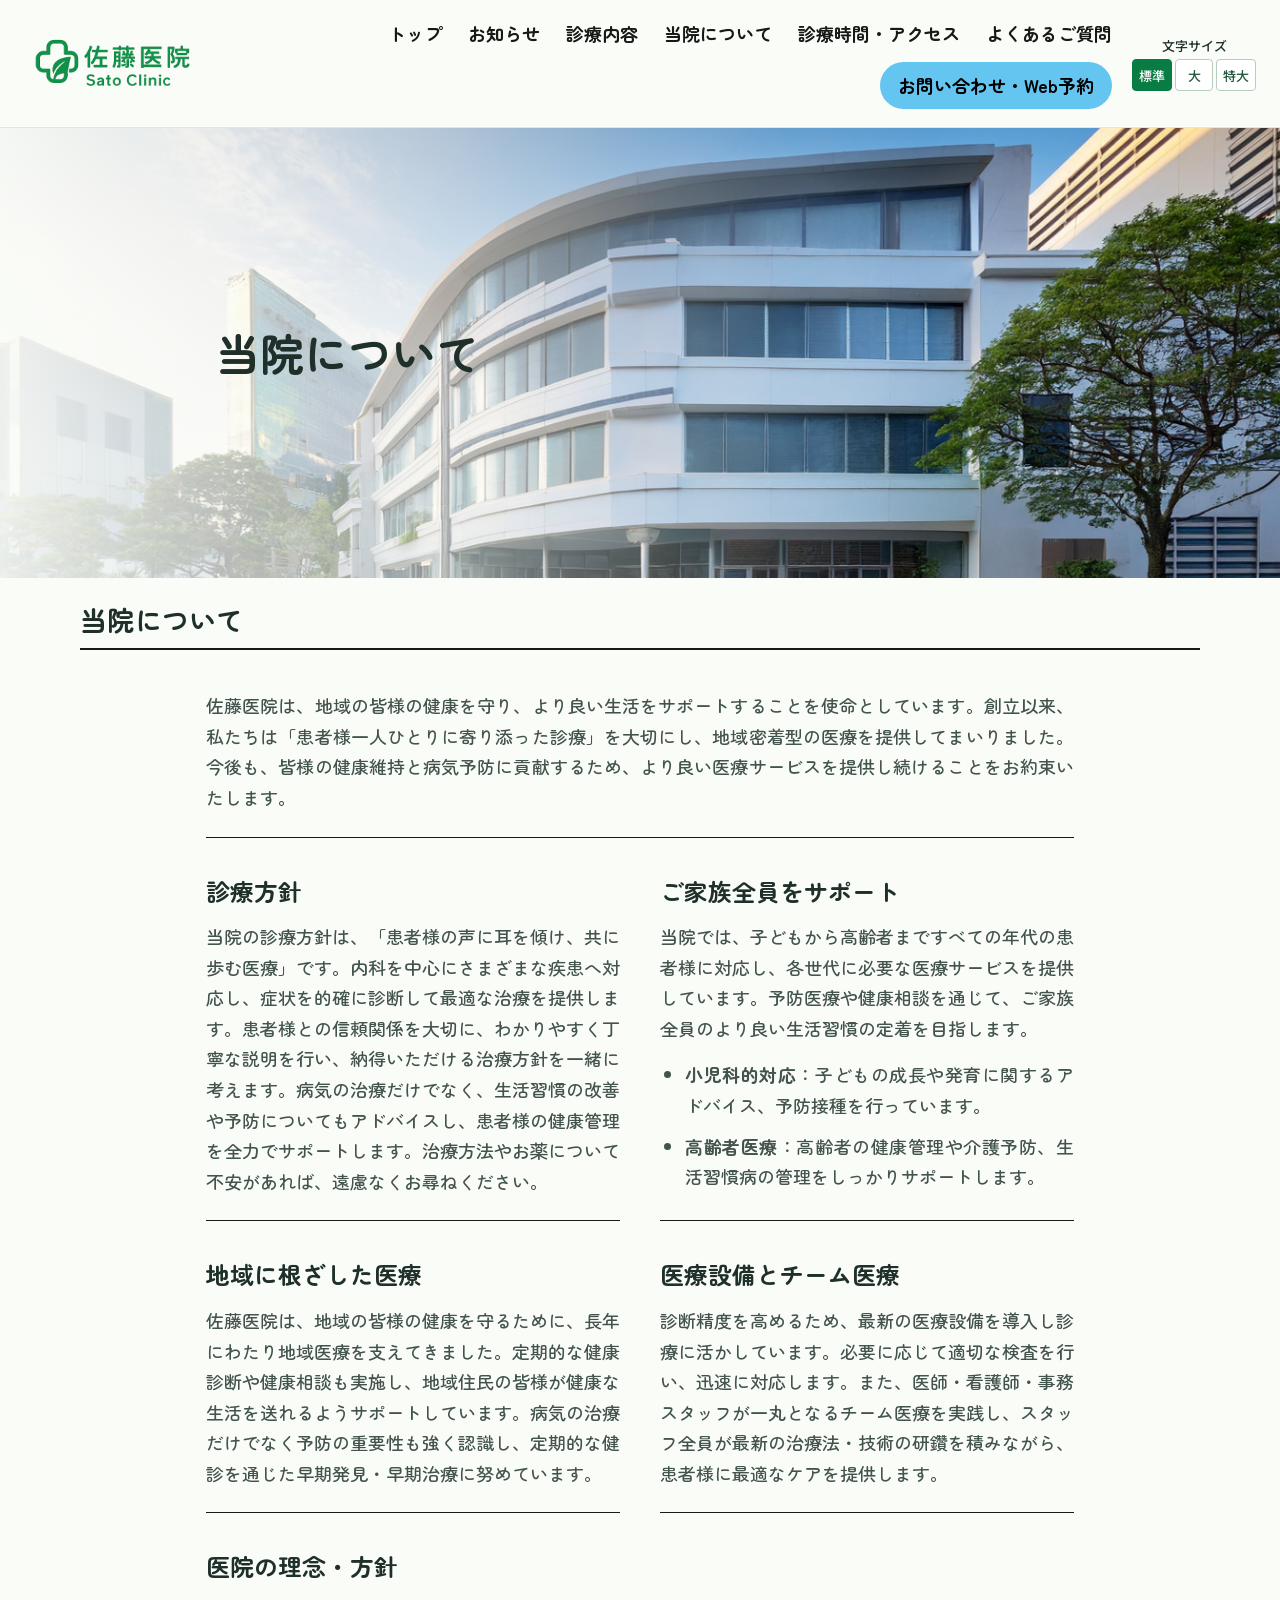
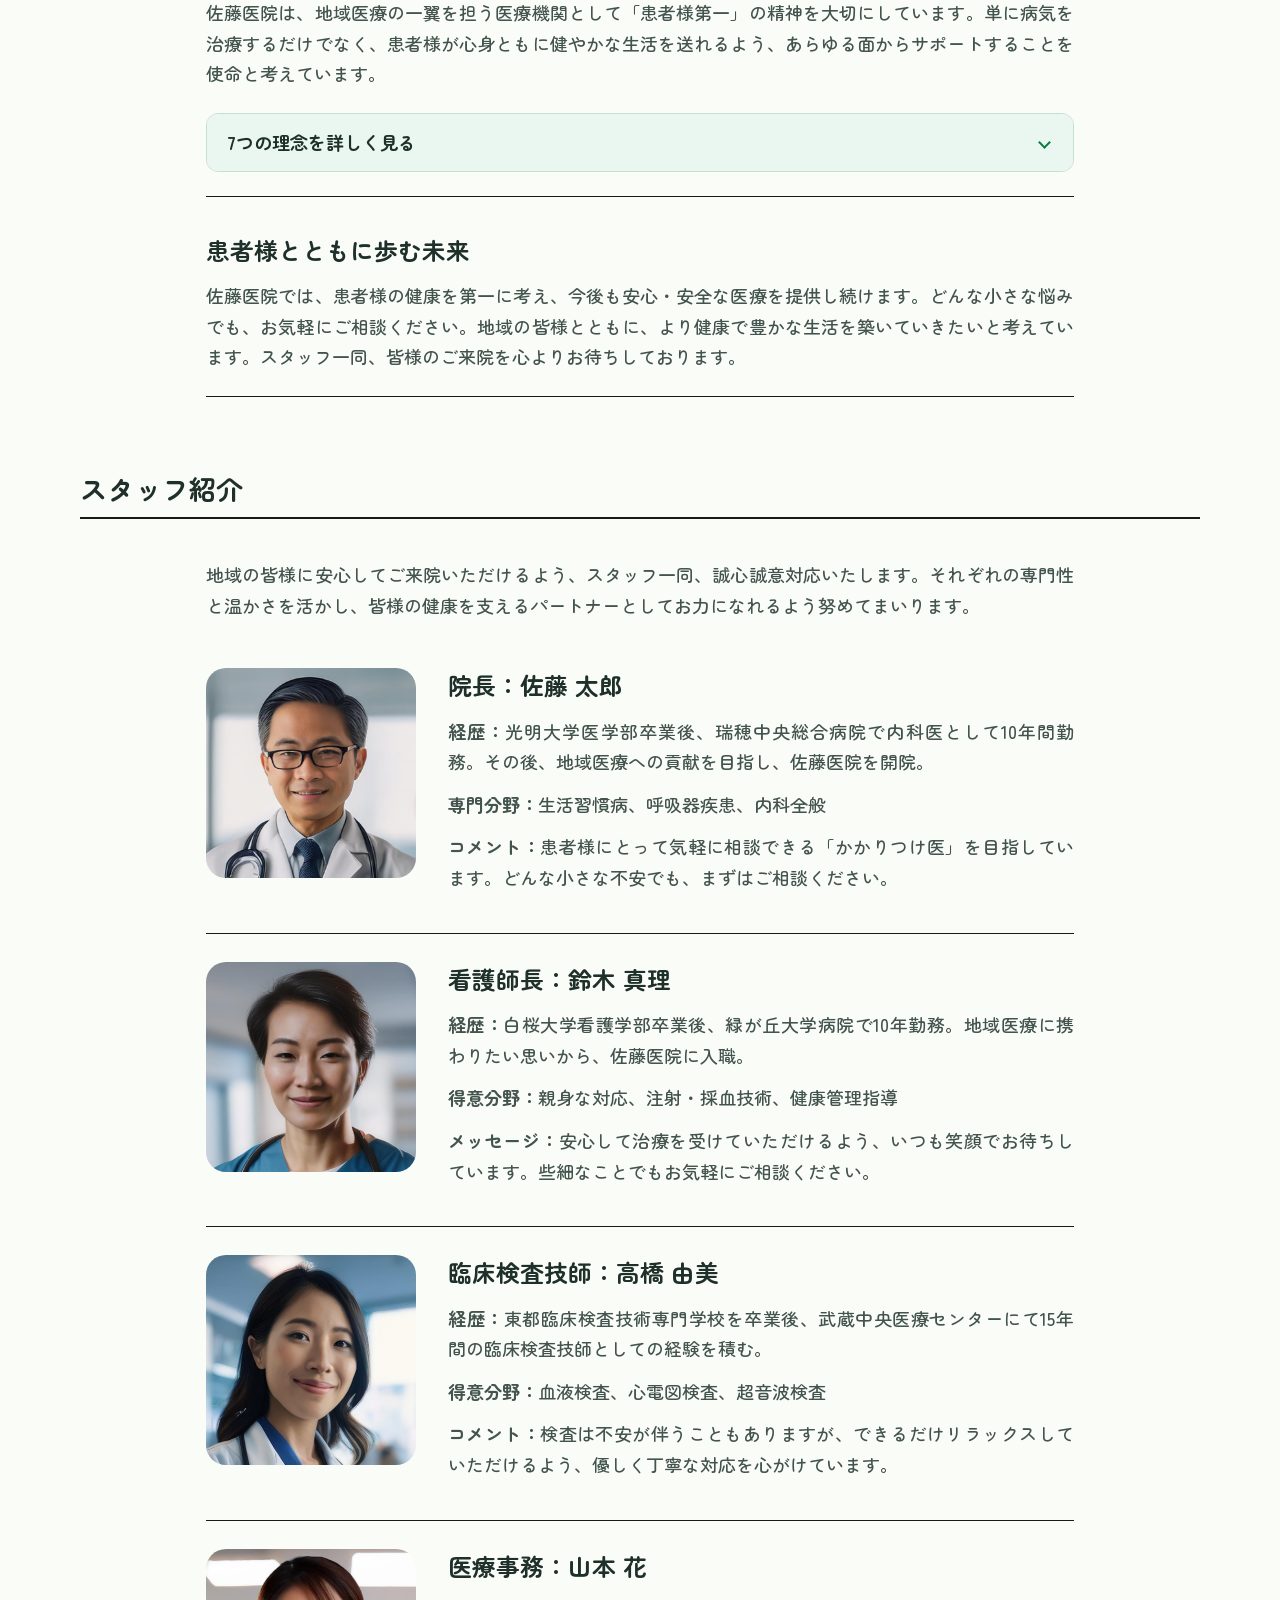
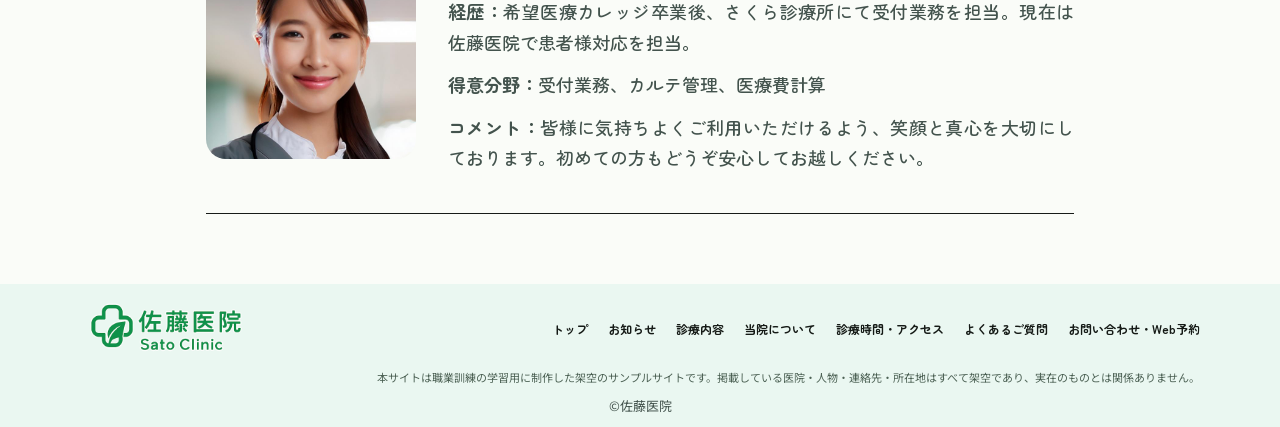
==== commit d95ab3ec: "医院の理念を折りたたみ" ====
--- a/about.html
+++ b/about.html
@@ -32,7 +32,7 @@
     <div class="page-hero-inner container"><h1 id="page-title">当院について</h1></div>
   </section><section class="container page-section">
     <h2 class="section-title rule-title">当院について</h2>
-    <div class="page-content"><div class="about-details"><article><p>佐藤医院は、地域の皆様の健康を守り、より良い生活をサポートすることを使命としています。創立以来、私たちは「患者様一人ひとりに寄り添った診療」を大切にし、地域密着型の医療を提供してまいりました。今後も、皆様の健康維持と病気予防に貢献するため、より良い医療サービスを提供し続けることをお約束いたします。</p></article><article><h3>診療方針</h3><p>当院の診療方針は、「患者様の声に耳を傾け、共に歩む医療」です。内科を中心にさまざまな疾患へ対応し、症状を的確に診断して最適な治療を提供します。患者様との信頼関係を大切に、わかりやすく丁寧な説明を行い、納得いただける治療方針を一緒に考えます。病気の治療だけでなく、生活習慣の改善や予防についてもアドバイスし、患者様の健康管理を全力でサポートします。治療方法やお薬について不安があれば、遠慮なくお尋ねください。</p></article><article><h3>ご家族全員をサポート</h3><p>当院では、子どもから高齢者まですべての年代の患者様に対応し、各世代に必要な医療サービスを提供しています。予防医療や健康相談を通じて、ご家族全員のより良い生活習慣の定着を目指します。</p><ul class="family-support"><li><strong>小児科的対応</strong>：子どもの成長や発育に関するアドバイス、予防接種を行っています。</li><li><strong>高齢者医療</strong>：高齢者の健康管理や介護予防、生活習慣病の管理をしっかりサポートします。</li></ul></article><article><h3>地域に根ざした医療</h3><p>佐藤医院は、地域の皆様の健康を守るために、長年にわたり地域医療を支えてきました。定期的な健康診断や健康相談も実施し、地域住民の皆様が健康な生活を送れるようサポートしています。病気の治療だけでなく予防の重要性も強く認識し、定期的な健診を通じた早期発見・早期治療に努めています。</p></article><article><h3>医療設備とチーム医療</h3><p>診断精度を高めるため、最新の医療設備を導入し診療に活かしています。必要に応じて適切な検査を行い、迅速に対応します。また、医師・看護師・事務スタッフが一丸となるチーム医療を実践し、スタッフ全員が最新の治療法・技術の研鑽を積みながら、患者様に最適なケアを提供します。</p></article><article class="clinic-policy"><h3>医院の理念・方針</h3><p>佐藤医院は、地域医療の一翼を担う医療機関として「患者様第一」の精神を大切にしています。単に病気を治療するだけでなく、患者様が心身ともに健やかな生活を送れるよう、あらゆる面からサポートすることを使命と考えています。</p><table class="policy-table" aria-label="医院の理念・方針"><thead><tr><th scope="col">#</th><th scope="col">方針</th><th scope="col">内容</th></tr></thead><tbody><tr><td>1</td><th scope="row">信頼関係を築く医療</th><td>患者様一人ひとりと向き合い、納得いただける説明を尽くす</td></tr><tr><td>2</td><th scope="row">予防医療の重視</th><td>健診・予防接種・健康相談で病気を未然に防ぐ</td></tr><tr><td>3</td><th scope="row">最先端の技術・設備</th><td>高度な医療機器と最新知識で精度の高い診断・治療を行う</td></tr><tr><td>4</td><th scope="row">ライフステージに応じた医療</th><td>小児から高齢者まで、各年代に必要なケアを提供</td></tr><tr><td>5</td><th scope="row">地域密着型の医療</th><td>気軽に相談できる存在として、健康セミナー等で地域に貢献</td></tr><tr><td>6</td><th scope="row">プライバシーと安全の確保</th><td>個人情報保護と感染症対策・衛生管理を徹底</td></tr><tr><td>7</td><th scope="row">チーム医療の推進</th><td>多職種が連携し、患者様に最適なケアを提供</td></tr></tbody></table></article><article class="clinic-future"><h3>患者様とともに歩む未来</h3><p>佐藤医院では、患者様の健康を第一に考え、今後も安心・安全な医療を提供し続けます。どんな小さな悩みでも、お気軽にご相談ください。地域の皆様とともに、より健康で豊かな生活を築いていきたいと考えています。スタッフ一同、皆様のご来院を心よりお待ちしております。</p></article></div></div>
+    <div class="page-content"><div class="about-details"><article><p>佐藤医院は、地域の皆様の健康を守り、より良い生活をサポートすることを使命としています。創立以来、私たちは「患者様一人ひとりに寄り添った診療」を大切にし、地域密着型の医療を提供してまいりました。今後も、皆様の健康維持と病気予防に貢献するため、より良い医療サービスを提供し続けることをお約束いたします。</p></article><article><h3>診療方針</h3><p>当院の診療方針は、「患者様の声に耳を傾け、共に歩む医療」です。内科を中心にさまざまな疾患へ対応し、症状を的確に診断して最適な治療を提供します。患者様との信頼関係を大切に、わかりやすく丁寧な説明を行い、納得いただける治療方針を一緒に考えます。病気の治療だけでなく、生活習慣の改善や予防についてもアドバイスし、患者様の健康管理を全力でサポートします。治療方法やお薬について不安があれば、遠慮なくお尋ねください。</p></article><article><h3>ご家族全員をサポート</h3><p>当院では、子どもから高齢者まですべての年代の患者様に対応し、各世代に必要な医療サービスを提供しています。予防医療や健康相談を通じて、ご家族全員のより良い生活習慣の定着を目指します。</p><ul class="family-support"><li><strong>小児科的対応</strong>：子どもの成長や発育に関するアドバイス、予防接種を行っています。</li><li><strong>高齢者医療</strong>：高齢者の健康管理や介護予防、生活習慣病の管理をしっかりサポートします。</li></ul></article><article><h3>地域に根ざした医療</h3><p>佐藤医院は、地域の皆様の健康を守るために、長年にわたり地域医療を支えてきました。定期的な健康診断や健康相談も実施し、地域住民の皆様が健康な生活を送れるようサポートしています。病気の治療だけでなく予防の重要性も強く認識し、定期的な健診を通じた早期発見・早期治療に努めています。</p></article><article><h3>医療設備とチーム医療</h3><p>診断精度を高めるため、最新の医療設備を導入し診療に活かしています。必要に応じて適切な検査を行い、迅速に対応します。また、医師・看護師・事務スタッフが一丸となるチーム医療を実践し、スタッフ全員が最新の治療法・技術の研鑽を積みながら、患者様に最適なケアを提供します。</p></article><article class="clinic-policy"><h3>医院の理念・方針</h3><p>佐藤医院は、地域医療の一翼を担う医療機関として「患者様第一」の精神を大切にしています。単に病気を治療するだけでなく、患者様が心身ともに健やかな生活を送れるよう、あらゆる面からサポートすることを使命と考えています。</p><details class="policy-accordion"><summary aria-controls="clinic-policy-content"><span class="policy-label-closed">7つの理念を詳しく見る</span><span class="policy-label-open">7つの理念を閉じる</span></summary><div class="policy-accordion-content" id="clinic-policy-content"><table class="policy-table" role="table" aria-label="医院の理念・方針"><thead><tr><th scope="col">#</th><th scope="col">方針</th><th scope="col">内容</th></tr></thead><tbody><tr><td>1</td><th scope="row">信頼関係を築く医療</th><td>患者様一人ひとりと向き合い、納得いただける説明を尽くす</td></tr><tr><td>2</td><th scope="row">予防医療の重視</th><td>健診・予防接種・健康相談で病気を未然に防ぐ</td></tr><tr><td>3</td><th scope="row">最先端の技術・設備</th><td>高度な医療機器と最新知識で精度の高い診断・治療を行う</td></tr><tr><td>4</td><th scope="row">ライフステージに応じた医療</th><td>小児から高齢者まで、各年代に必要なケアを提供</td></tr><tr><td>5</td><th scope="row">地域密着型の医療</th><td>気軽に相談できる存在として、健康セミナー等で地域に貢献</td></tr><tr><td>6</td><th scope="row">プライバシーと安全の確保</th><td>個人情報保護と感染症対策・衛生管理を徹底</td></tr><tr><td>7</td><th scope="row">チーム医療の推進</th><td>多職種が連携し、患者様に最適なケアを提供</td></tr></tbody></table></div></details></article><article class="clinic-future"><h3>患者様とともに歩む未来</h3><p>佐藤医院では、患者様の健康を第一に考え、今後も安心・安全な医療を提供し続けます。どんな小さな悩みでも、お気軽にご相談ください。地域の皆様とともに、より健康で豊かな生活を築いていきたいと考えています。スタッフ一同、皆様のご来院を心よりお待ちしております。</p></article></div></div>
   </section><section class="container page-section" id="staff">
     <h2 class="section-title rule-title">スタッフ紹介</h2>
     <div class="page-content"><p>地域の皆様に安心してご来院いただけるよう、スタッフ一同、誠心誠意対応いたします。それぞれの専門性と温かさを活かし、皆様の健康を支えるパートナーとしてお力になれるよう努めてまいります。</p><article class="staff-detail" id="staff-sato"><svg class="source-photo" role="img" aria-label="佐藤 太郎" viewBox="1485 170 650 650" preserveAspectRatio="xMidYMid slice"><image href="./img/Doctor_Image/sato_taro.jpg" width="2688" height="1536"/></svg><div><h3>院長：佐藤 太郎</h3><p><strong>経歴：</strong>光明大学医学部卒業後、瑞穂中央総合病院で内科医として10年間勤務。その後、地域医療への貢献を目指し、佐藤医院を開院。</p><p><strong>専門分野：</strong>生活習慣病、呼吸器疾患、内科全般</p><p><strong>コメント：</strong>患者様にとって気軽に相談できる「かかりつけ医」を目指しています。どんな小さな不安でも、まずはご相談ください。</p></div></article><article class="staff-detail" id="staff-suzuki"><svg class="source-photo" role="img" aria-label="鈴木 真理" viewBox="1565 80 750 750" preserveAspectRatio="xMidYMid slice"><image href="./img/Doctor_Image/suzuki_mari.jpg" width="2688" height="1536"/></svg><div><h3>看護師長：鈴木 真理</h3><p><strong>経歴：</strong>白桜大学看護学部卒業後、緑が丘大学病院で10年勤務。地域医療に携わりたい思いから、佐藤医院に入職。</p><p><strong>得意分野：</strong>親身な対応、注射・採血技術、健康管理指導</p><p><strong>メッセージ：</strong>安心して治療を受けていただけるよう、いつも笑顔でお待ちしています。些細なことでもお気軽にご相談ください。</p></div></article><article class="staff-detail" id="staff-takahashi"><svg class="source-photo" role="img" aria-label="高橋 由美" viewBox="940 50 800 800" preserveAspectRatio="xMidYMid slice"><image href="./img/Doctor_Image/takahashi_yumi.jpg" width="2688" height="1536"/></svg><div><h3>臨床検査技師：高橋 由美</h3><p><strong>経歴：</strong>東都臨床検査技術専門学校を卒業後、武蔵中央医療センターにて15年間の臨床検査技師としての経験を積む。</p><p><strong>得意分野：</strong>血液検査、心電図検査、超音波検査</p><p><strong>コメント：</strong>検査は不安が伴うこともありますが、できるだけリラックスしていただけるよう、優しく丁寧な対応を心がけています。</p></div></article><article class="staff-detail" id="staff-yamamoto"><svg class="source-photo" role="img" aria-label="山本 花" viewBox="275 5 690 690" preserveAspectRatio="xMidYMid slice"><image href="./img/Doctor_Image/yamamoto_hana.jpg" width="2688" height="1536"/></svg><div><h3>医療事務：山本 花</h3><p><strong>経歴：</strong>希望医療カレッジ卒業後、さくら診療所にて受付業務を担当。現在は佐藤医院で患者様対応を担当。</p><p><strong>得意分野：</strong>受付業務、カルテ管理、医療費計算</p><p><strong>コメント：</strong>皆様に気持ちよくご利用いただけるよう、笑顔と真心を大切にしております。初めての方もどうぞ安心してお越しください。</p></div></article></div>
--- a/css/style.css
+++ b/css/style.css
@@ -1102,3 +1102,33 @@
 @media(max-width:700px){
  :is(#top .hero-cta,.mobile-contact-bar) .cta-phone{grid-template-columns:18px max-content;justify-content:center;column-gap:6px}
 }
+/* Keep short staff-detail paragraphs from spreading Japanese character spacing. */
+@media(max-width:700px){
+ .page-main--about .staff-detail p+p{text-align:left;text-justify:auto;letter-spacing:normal;text-wrap:wrap}
+}
+/* About: one native accordion for all seven clinic policies. */
+.policy-accordion{margin-top:24px;border:1px solid #c6dfd2;border-radius:12px;overflow:hidden;background:#fff}
+.policy-accordion>summary{display:flex;align-items:center;justify-content:space-between;gap:16px;min-height:56px;padding:14px 20px;list-style:none;cursor:pointer;background:var(--pale);color:#1f302b;font-size:18px;font-weight:700;line-height:1.6}
+.policy-accordion>summary::-webkit-details-marker{display:none}
+.policy-accordion>summary::after{content:"";flex:none;width:9px;height:9px;margin-right:4px;border-right:2px solid #087c42;border-bottom:2px solid #087c42;transform:rotate(45deg)}
+.policy-accordion>summary:hover{background:#e0f1e7}
+.policy-accordion>summary:focus-visible{outline:3px solid #087c42;outline-offset:-3px}
+.policy-accordion[open]>summary{border-bottom:1px solid #c6dfd2}
+.policy-accordion[open]>summary::after{transform:rotate(225deg)}
+.policy-accordion .policy-label-open,.policy-accordion[open] .policy-label-closed{display:none}
+.policy-accordion[open] .policy-label-open{display:inline}
+.policy-accordion-content{padding:0 18px 18px}
+.policy-accordion .policy-table{margin-top:18px}
+@media(max-width:700px){
+ .policy-accordion{margin-top:20px}
+ .policy-accordion>summary{font-size:16px;padding:14px 16px}
+ .policy-accordion-content{padding:0 16px}
+ .policy-accordion .policy-table{display:block;position:relative;margin:0;border:0;border-radius:0;font-size:14px}
+ .policy-accordion .policy-table thead{position:absolute;width:1px;height:1px;overflow:hidden;clip-path:inset(50%);white-space:nowrap}
+ .policy-accordion .policy-table tbody{display:block}
+ .policy-accordion .policy-table tbody tr{display:grid;grid-template-columns:minmax(0,1fr);gap:8px;padding:20px 0;border-bottom:1px solid #d8e7de}
+ .policy-accordion .policy-table tbody tr:last-child{border-bottom:0}
+ .policy-accordion .policy-table tbody :is(th,td){display:block;width:auto;padding:0;border:0;background:transparent;text-align:left;text-justify:auto;letter-spacing:normal;text-wrap:wrap;line-height:1.8;overflow-wrap:break-word}
+ .policy-accordion .policy-table tbody th{font-size:16px}
+ .policy-accordion .policy-table tbody td:first-child{width:32px;min-height:28px;display:grid;place-items:center;border-radius:6px;background:var(--pale);color:#087c42;font-weight:700;line-height:1.5}
+}
